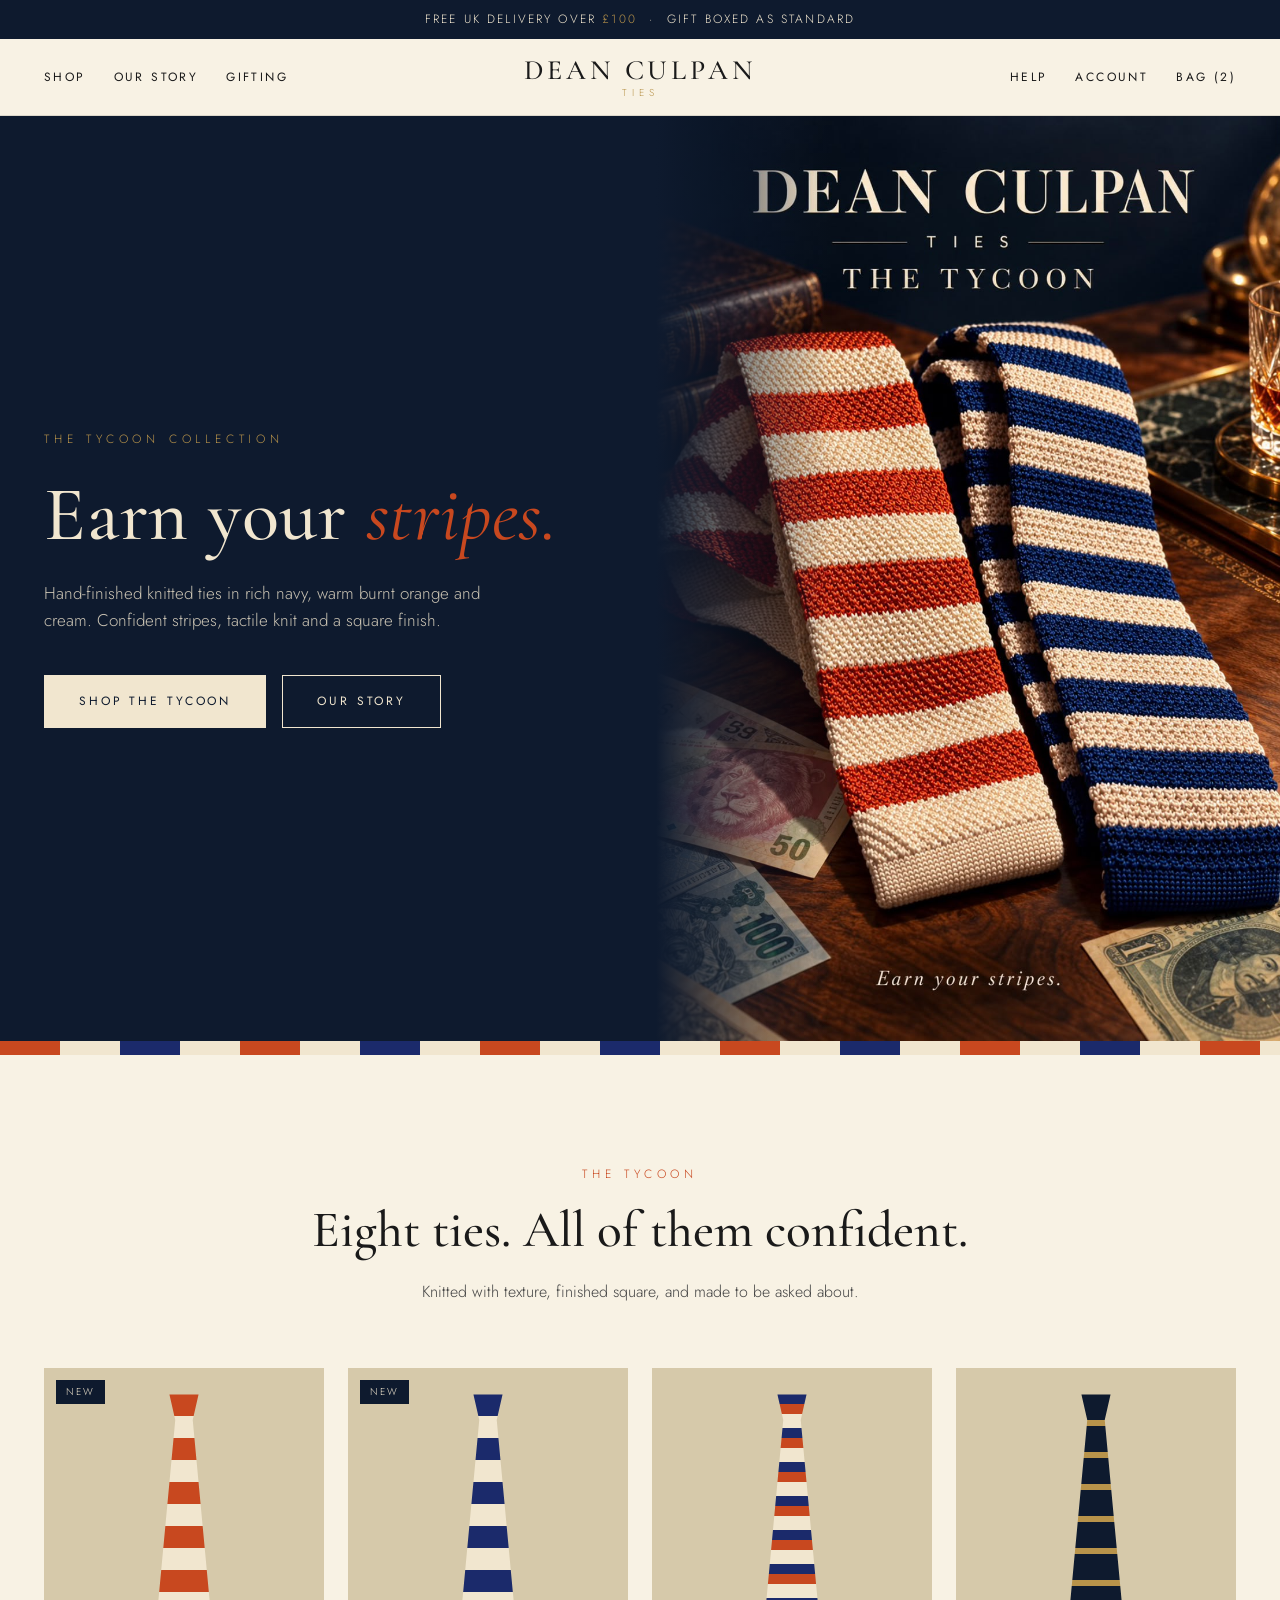
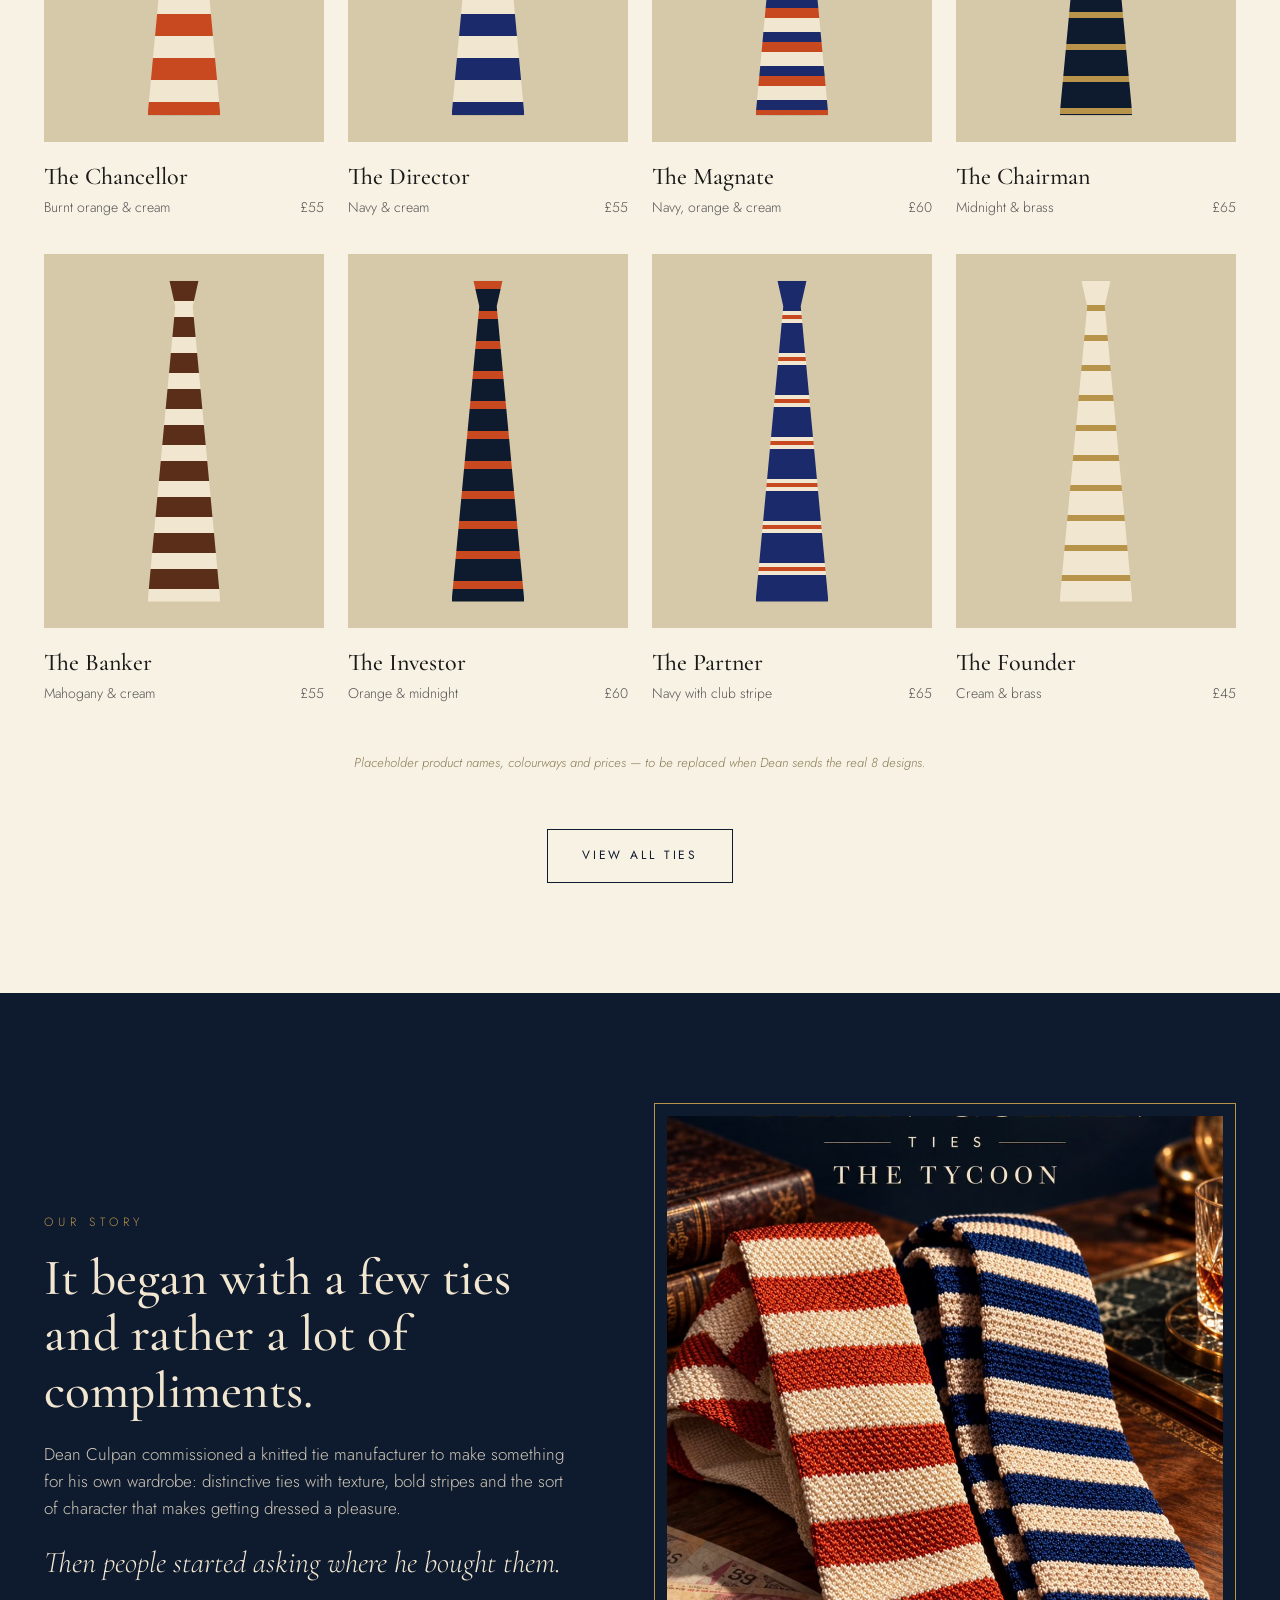
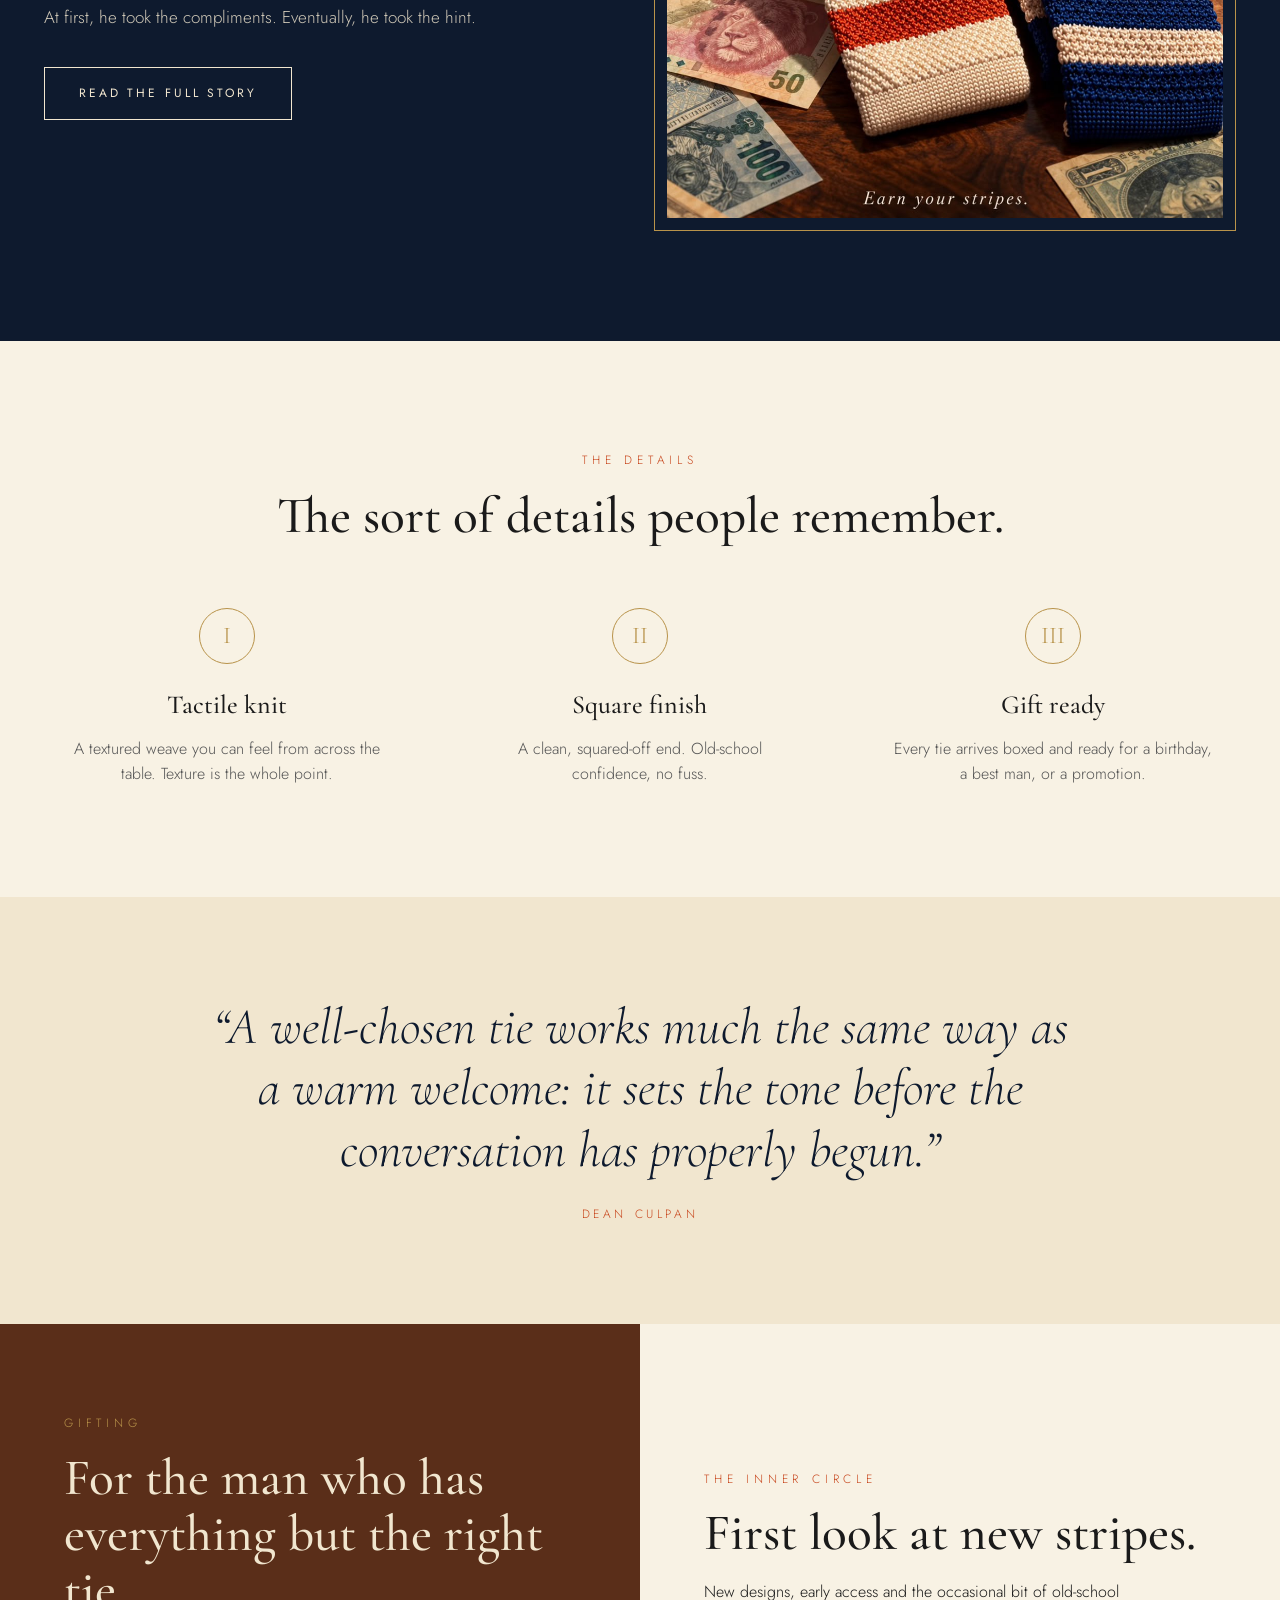
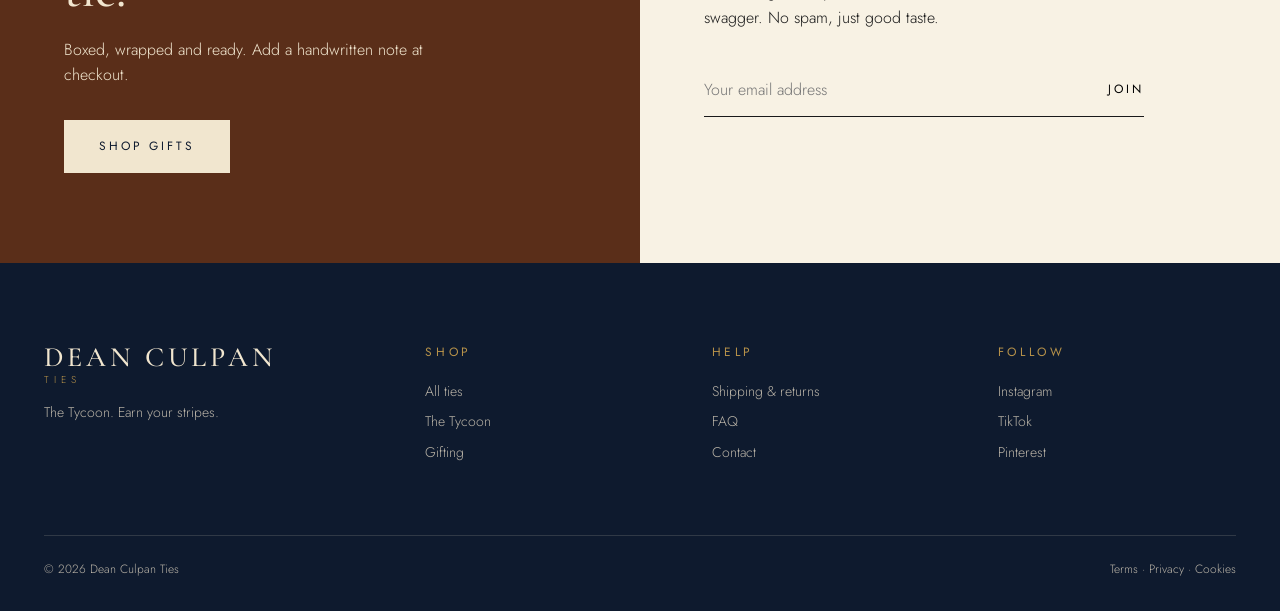
==== index.html @ a5485080 "Dean Culpan Ties website mockup" ====
<!doctype html>
<html lang="en-GB">
<head>
<meta charset="utf-8">
<meta name="viewport" content="width=device-width, initial-scale=1">
<meta name="robots" content="noindex">
<title>Home — Dean Culpan Ties</title>
<link rel="preconnect" href="https://fonts.googleapis.com">
<link href="https://fonts.googleapis.com/css2?family=Cormorant+Garamond:ital,wght@0,400;0,500;0,600;1,400;1,500&family=Jost:wght@300;400;500&display=swap" rel="stylesheet">
<link rel="stylesheet" href="assets/style.css">
</head>
<body>
<div class="announce">Free UK delivery over <span>£100</span><span class="hide-m"> &nbsp;·&nbsp; Gift boxed as standard</span></div>
<header>
  <div class="wrap nav">
    <ul><li><a href="shop.html">Shop</a></li><li><a href="our-story.html">Our Story</a></li><li><a href="gifting.html">Gifting</a></li></ul>
    <a href="#" class="menu-btn" onclick="document.getElementById('drawer').classList.toggle('open');return false">Menu</a>
    <a href="index.html" class="logo"><b>DEAN CULPAN</b><small>TIES</small></a>
    <ul class="right">
      <li><a href="faq-contact.html">Help</a></li>
      <li><a href="#">Account</a></li>
      <li class="bag"><a href="cart.html">Bag (2)</a></li>
    </ul>
  </div>
</header>
<nav class="drawer" id="drawer"><a href="shop.html">Shop</a><a href="our-story.html">Our Story</a><a href="gifting.html">Gifting</a><a href="faq-contact.html">Help & FAQ</a><a href="shipping-returns.html">Shipping & Returns</a></nav>

<div class="hero"><div class="hero-grid">
  <div class="hero-copy">
    <div class="eyebrow">The Tycoon Collection</div>
    <h1>Earn your <em>stripes.</em></h1>
    <p>Hand-finished knitted ties in rich navy, warm burnt orange and cream. Confident stripes, tactile knit and a square finish.</p>
    <div class="btns"><a href="shop.html" class="btn solid">Shop The Tycoon</a><a href="our-story.html" class="btn ghost">Our Story</a></div>
  </div>
  <div class="hero-img"><img src="assets/hero-tycoon.jpg" alt="Two knitted striped ties, burnt orange and navy, on a mahogany desk"></div>
</div></div>
<div class="stripes"></div>
<section id="collection"><div class="wrap">
  <div class="kicker">The Tycoon</div><h2>Eight ties. All of them confident.</h2>
  <p class="lede">Knitted with texture, finished square, and made to be asked about.</p>
  <div class="grid"><a href="product.html" class="card"><div class="tie"><span class="tag">New</span><div class="tie-shape" style="--s: repeating-linear-gradient(180deg,#c8481f 0 22px,#f1e6cf 22px 44px);"></div></div><h3>The Chancellor</h3><div class="meta"><span>Burnt orange & cream</span><span>£55</span></div></a><a href="product.html" class="card"><div class="tie"><span class="tag">New</span><div class="tie-shape" style="--s: repeating-linear-gradient(180deg,#1b2a6b 0 22px,#f1e6cf 22px 44px);"></div></div><h3>The Director</h3><div class="meta"><span>Navy & cream</span><span>£55</span></div></a><a href="product.html" class="card"><div class="tie"><div class="tie-shape" style="--s: repeating-linear-gradient(180deg,#1b2a6b 0 10px,#c8481f 10px 20px,#f1e6cf 20px 34px);"></div></div><h3>The Magnate</h3><div class="meta"><span>Navy, orange & cream</span><span>£60</span></div></a><a href="product.html" class="card"><div class="tie"><div class="tie-shape" style="--s: repeating-linear-gradient(180deg,#0e1a2e 0 26px,#b8934a 26px 32px);"></div></div><h3>The Chairman</h3><div class="meta"><span>Midnight & brass</span><span>£65</span></div></a><a href="product.html" class="card"><div class="tie"><div class="tie-shape" style="--s: repeating-linear-gradient(180deg,#5a2e19 0 20px,#f1e6cf 20px 36px);"></div></div><h3>The Banker</h3><div class="meta"><span>Mahogany & cream</span><span>£55</span></div></a><a href="product.html" class="card"><div class="tie"><div class="tie-shape" style="--s: repeating-linear-gradient(180deg,#c8481f 0 8px,#0e1a2e 8px 30px);"></div></div><h3>The Investor</h3><div class="meta"><span>Orange & midnight</span><span>£60</span></div></a><a href="product.html" class="card"><div class="tie"><div class="tie-shape" style="--s: repeating-linear-gradient(180deg,#1b2a6b 0 30px,#f1e6cf 30px 34px,#c8481f 34px 38px,#f1e6cf 38px 42px);"></div></div><h3>The Partner</h3><div class="meta"><span>Navy with club stripe</span><span>£65</span></div></a><a href="product.html" class="card"><div class="tie"><div class="tie-shape" style="--s: repeating-linear-gradient(180deg,#f1e6cf 0 24px,#b8934a 24px 30px);"></div></div><h3>The Founder</h3><div class="meta"><span>Cream & brass</span><span>£45</span></div></a></div>
  <p class="note">Placeholder product names, colourways and prices — to be replaced when Dean sends the real 8 designs.</p>
  <div class="center"><a href="shop.html" class="btn dark">View all ties</a></div>
</div></section>
<section class="story"><div class="wrap story-grid">
  <div><div class="kicker">Our Story</div><h2>It began with a few ties and rather a lot of compliments.</h2>
  <p>Dean Culpan commissioned a knitted tie manufacturer to make something for his own wardrobe: distinctive ties with texture, bold stripes and the sort of character that makes getting dressed a pleasure.</p>
  <p class="big">Then people started asking where he bought them.</p>
  <p>At first, he took the compliments. Eventually, he took the hint.</p>
  <div style="margin-top:36px"><a href="our-story.html" class="btn ghost">Read the full story</a></div></div>
  <div class="photo"><img src="assets/hero-tycoon.jpg" alt="Detail of knitted tie texture"></div>
</div></section>
<section><div class="wrap">
  <div class="kicker">The Details</div><h2>The sort of details people remember.</h2>
  <div class="craft-grid">
    <div><div class="ico">I</div><h3>Tactile knit</h3><p>A textured weave you can feel from across the table. Texture is the whole point.</p></div>
    <div><div class="ico">II</div><h3>Square finish</h3><p>A clean, squared-off end. Old-school confidence, no fuss.</p></div>
    <div><div class="ico">III</div><h3>Gift ready</h3><p>Every tie arrives boxed and ready for a birthday, a best man, or a promotion.</p></div>
  </div></div></section>
<div class="quote"><div class="wrap"><blockquote>“A well-chosen tie works much the same way as a warm welcome: it sets the tone before the conversation has properly begun.”</blockquote><cite>Dean Culpan</cite></div></div>
<div class="split">
  <div class="gift"><div class="eyebrow" style="margin-bottom:16px">Gifting</div><h2>For the man who has everything but the right tie.</h2><p>Boxed, wrapped and ready. Add a handwritten note at checkout.</p><div><a href="gifting.html" class="btn solid">Shop gifts</a></div></div>
  <div class="news"><div class="eyebrow" style="margin-bottom:16px;color:var(--orange)">The Inner Circle</div><h2>First look at new stripes.</h2><p>New designs, early access and the occasional bit of old-school swagger. No spam, just good taste.</p>
  <form onsubmit="return false"><input type="email" placeholder="Your email address"><button>Join</button></form></div>
</div>

<footer>
  <div class="wrap">
    <div class="foot-grid">
      <div><div class="logo"><b>DEAN CULPAN</b><small>TIES</small></div><p>The Tycoon. Earn your stripes.</p></div>
      <div><h4>Shop</h4><ul><li><a href="shop.html">All ties</a></li><li><a href="shop.html">The Tycoon</a></li><li><a href="gifting.html">Gifting</a></li></ul></div>
      <div><h4>Help</h4><ul><li><a href="shipping-returns.html">Shipping &amp; returns</a></li><li><a href="faq-contact.html">FAQ</a></li><li><a href="faq-contact.html#contact">Contact</a></li></ul></div>
      <div><h4>Follow</h4><ul><li>Instagram</li><li>TikTok</li><li>Pinterest</li></ul></div>
    </div>
    <div class="legal"><span>© 2026 Dean Culpan Ties</span><span>Terms · Privacy · Cookies</span></div>
  </div>
</footer>
</body>
</html>
---- assets/style.css ----
:root {
    --navy: #0e1a2e;
    --navy-2: #14243d;
    --tie-navy: #1b2a6b;
    --cream: #f1e6cf;
    --paper: #f8f2e4;
    --orange: #c8481f;
    --brass: #b8934a;
    --wood: #5a2e19;
    --ink: #1a1a1a;
    --serif: "Cormorant Garamond", "Didot", Georgia, serif;
    --sans: "Jost", "Helvetica Neue", Arial, sans-serif;
  }
  * { box-sizing: border-box; margin: 0; padding: 0; }
  html { scroll-behavior: smooth; }
  body { font-family: var(--sans); font-weight: 300; color: var(--ink); background: var(--paper); line-height: 1.6; -webkit-font-smoothing: antialiased; }
  img { max-width: 100%; display: block; }
  a { color: inherit; text-decoration: none; }
  .wrap { max-width: 1240px; margin: 0 auto; padding: 0 24px; }

  /* Announcement + nav */
  .announce { background: var(--navy); color: var(--cream); text-align: center; font-size: 12px; letter-spacing: .18em; text-transform: uppercase; padding: 10px 16px; }
  .announce span { color: var(--brass); }
  header { background: var(--paper); border-bottom: 1px solid rgba(26,26,26,.12); position: sticky; top: 0; z-index: 10; }
  .nav { display: grid; grid-template-columns: 1fr auto 1fr; align-items: center; height: 76px; }
  .nav ul { display: flex; gap: 28px; list-style: none; font-size: 12px; letter-spacing: .2em; text-transform: uppercase; font-weight: 400; }
  .nav ul.right { justify-content: flex-end; }
  .nav a:hover { color: var(--orange); }
  .logo { text-align: center; font-family: var(--serif); line-height: 1; }
  .logo b { display: block; font-weight: 500; font-size: 28px; letter-spacing: .14em; }
  .logo small { display: block; margin-top: 4px; font-size: 10px; letter-spacing: .5em; font-family: var(--sans); color: var(--brass); }
  .menu-btn { display: none; }

  /* Hero */
  .hero { position: relative; background: var(--navy); color: var(--cream); overflow: hidden; }
  .hero-grid { display: grid; grid-template-columns: 1.05fr 1fr; min-height: 720px; }
  .hero-copy { display: flex; flex-direction: column; justify-content: center; padding: 80px 64px 80px max(24px, calc((100vw - 1240px)/2 + 24px)); }
  .eyebrow { font-size: 12px; letter-spacing: .4em; text-transform: uppercase; color: var(--brass); margin-bottom: 28px; }
  .hero h1 { font-family: var(--serif); font-weight: 500; font-size: clamp(48px, 6vw, 88px); line-height: .98; letter-spacing: .01em; }
  .hero h1 em { font-style: italic; color: var(--orange); font-weight: 400; }
  .hero p { margin-top: 28px; max-width: 440px; font-size: 17px; color: rgba(241,230,207,.82); }
  .btns { margin-top: 40px; display: flex; gap: 16px; flex-wrap: wrap; }
  .btn { display: inline-block; padding: 16px 34px; font-size: 12px; letter-spacing: .24em; text-transform: uppercase; font-weight: 400; border: 1px solid var(--cream); transition: .25s; }
  .btn.solid { background: var(--cream); color: var(--navy); }
  .btn.solid:hover { background: var(--orange); border-color: var(--orange); color: var(--cream); }
  .btn.ghost:hover { background: var(--cream); color: var(--navy); }
  .hero-img { position: relative; }
  .hero-img img { width: 100%; height: 100%; object-fit: cover; object-position: center 62%; }
  .hero-img::before { content: ""; position: absolute; inset: 0; background: linear-gradient(90deg, var(--navy) 0%, rgba(14,26,46,0) 28%); z-index: 1; }

  /* Stripe divider */
  .stripes { height: 14px; background: repeating-linear-gradient(90deg, var(--orange) 0 60px, var(--cream) 60px 120px, var(--tie-navy) 120px 180px, var(--cream) 180px 240px); }

  /* Section basics */
  section { padding: 110px 0; }
  .kicker { text-align: center; font-size: 12px; letter-spacing: .4em; text-transform: uppercase; color: var(--orange); margin-bottom: 18px; }
  h2 { font-family: var(--serif); font-weight: 500; font-size: clamp(34px, 4vw, 54px); line-height: 1.1; text-align: center; }
  .lede { text-align: center; max-width: 560px; margin: 20px auto 0; color: #444; }

  /* Collection grid */
  .grid { margin-top: 64px; display: grid; grid-template-columns: repeat(4, 1fr); gap: 36px 24px; }
  .card .tie { aspect-ratio: 3/4; background: #d6c9aa; display: flex; justify-content: center; align-items: center; position: relative; overflow: hidden; transition: .3s; }
  .card:hover .tie { background: #cdbf9e; }
  .tie-shape { width: 26%; height: 86%; clip-path: polygon(30% 0, 70% 0, 62% 8%, 100% 100%, 0 100%, 38% 8%); background: var(--s); transform: rotate(var(--r, 0deg)); box-shadow: 0 10px 20px rgba(0,0,0,.2); }
  .tag { position: absolute; top: 12px; left: 12px; font-size: 10px; letter-spacing: .2em; text-transform: uppercase; background: var(--navy); color: var(--cream); padding: 4px 10px; }
  .card h3 { margin-top: 16px; font-family: var(--serif); font-size: 24px; font-weight: 500; }
  .card .meta { display: flex; justify-content: space-between; font-size: 14px; color: #555; }
  .note { margin-top: 48px; text-align: center; font-size: 13px; color: #8a7a55; font-style: italic; }
  .center { text-align: center; margin-top: 56px; }
  .btn.dark { border-color: var(--navy); color: var(--navy); }
  .btn.dark:hover { background: var(--navy); color: var(--cream); }

  /* Story */
  .story { background: var(--navy); color: var(--cream); }
  .story-grid { display: grid; grid-template-columns: 1fr 1.1fr; gap: 80px; align-items: center; }
  .story .kicker, .story h2 { text-align: left; }
  .story .kicker { color: var(--brass); }
  .story p { margin-top: 22px; font-size: 17px; color: rgba(241,230,207,.85); max-width: 520px; }
  .story p.big { font-family: var(--serif); font-size: 30px; line-height: 1.25; color: var(--cream); font-style: italic; }
  .story .photo { aspect-ratio: 4/5; overflow: hidden; border: 1px solid var(--brass); padding: 12px; }
  .story .photo img { width: 100%; height: 100%; object-fit: cover; object-position: 30% 70%; }

  /* Craft */
  .craft-grid { margin-top: 64px; display: grid; grid-template-columns: repeat(3, 1fr); gap: 48px; text-align: center; }
  .craft-grid .ico { width: 56px; height: 56px; margin: 0 auto 20px; border: 1px solid var(--brass); border-radius: 50%; display: grid; place-items: center; font-family: var(--serif); font-size: 24px; color: var(--brass); }
  .craft-grid h3 { font-family: var(--serif); font-size: 26px; font-weight: 500; }
  .craft-grid p { margin-top: 10px; color: #555; max-width: 320px; margin-inline: auto; }

  /* Pull quote */
  .quote { background: var(--cream); text-align: center; padding: 100px 0; }
  .quote blockquote { font-family: var(--serif); font-style: italic; font-size: clamp(30px, 4vw, 52px); line-height: 1.2; max-width: 860px; margin: 0 auto; color: var(--navy); }
  .quote cite { display: block; margin-top: 24px; font-style: normal; font-size: 12px; letter-spacing: .3em; text-transform: uppercase; color: var(--orange); }

  /* Gifting + newsletter */
  .split { display: grid; grid-template-columns: 1fr 1fr; }
  .split > div { padding: 90px 64px; display: flex; flex-direction: column; justify-content: center; }
  .gift { background: var(--wood); color: var(--cream); }
  .gift h2, .news h2 { text-align: left; }
  .gift p, .news p { margin: 18px 0 32px; max-width: 420px; }
  .news { background: var(--paper); }
  form { display: flex; max-width: 440px; border-bottom: 1px solid var(--ink); }
  input { flex: 1; background: none; border: 0; padding: 14px 0; font: inherit; outline: none; }
  form button { background: none; border: 0; font: 400 12px var(--sans); letter-spacing: .24em; text-transform: uppercase; cursor: pointer; }

  /* Footer */
  footer { background: var(--navy); color: rgba(241,230,207,.75); padding: 80px 0 32px; font-size: 14px; }
  .foot-grid { display: grid; grid-template-columns: 1.4fr 1fr 1fr 1fr; gap: 48px; }
  footer h4 { font-size: 12px; letter-spacing: .3em; text-transform: uppercase; color: var(--brass); font-weight: 400; margin-bottom: 18px; }
  footer li { list-style: none; margin-bottom: 8px; }
  footer .logo { text-align: left; color: var(--cream); }
  footer p { margin-top: 16px; max-width: 280px; }
  .legal { margin-top: 64px; padding-top: 24px; border-top: 1px solid rgba(241,230,207,.15); display: flex; justify-content: space-between; font-size: 12px; flex-wrap: wrap; gap: 8px; }

  /* Mobile */
  @media (max-width: 960px) {
    .nav { grid-template-columns: 1fr auto 1fr; height: 64px; }
    .nav ul { display: none; }
    .menu-btn { display: block; font-size: 12px; letter-spacing: .2em; text-transform: uppercase; }
    .logo b { font-size: 20px; }
    .hero-grid { grid-template-columns: 1fr; min-height: 0; }
    .hero-img { order: -1; height: 420px; }
    .hero-img::before { background: linear-gradient(0deg, var(--navy) 0%, rgba(14,26,46,0) 40%); }
    .hero-copy { padding: 48px 24px 64px; }
    section { padding: 72px 0; }
    .grid { grid-template-columns: repeat(2, 1fr); gap: 28px 14px; }
    .story-grid, .split, .foot-grid { grid-template-columns: 1fr; gap: 40px; }
    .story .photo { aspect-ratio: 1; }
    .craft-grid { grid-template-columns: 1fr; gap: 40px; }
    .split > div { padding: 64px 24px; }
    .foot-grid { gap: 32px; }
  }

/* ---------- Inner pages ---------- */
.announce .hide-m { color: inherit; }
.drawer { display: none; background: var(--navy); color: var(--cream); padding: 12px 24px 28px; gap: 0; }
.drawer a { font-family: var(--serif); font-size: 28px; padding: 14px 0; border-bottom: 1px solid rgba(241,230,207,.15); }
.drawer a:hover { color: var(--orange); }
.page-head { background: var(--navy); color: var(--cream); text-align: center; padding: 84px 0 72px; }
.page-head .kicker { color: var(--brass); }
.page-head h1 { font-family: var(--serif); font-weight: 500; font-size: clamp(40px, 5vw, 68px); line-height: 1.05; }
.page-head p { max-width: 560px; margin: 18px auto 0; color: rgba(241,230,207,.8); font-size: 17px; }
.crumbs { font-size: 12px; letter-spacing: .18em; text-transform: uppercase; color: #7a6d4f; padding: 22px 0 0; }
.crumbs a:hover { color: var(--orange); }
.tight { padding: 70px 0; }
.note-box { margin: 0 auto 36px; max-width: 760px; border: 1px dashed var(--brass); padding: 12px 18px; font-size: 13px; color: #7a6d4f; font-style: italic; text-align: center; }

/* Shop toolbar */
.toolbar { display: flex; justify-content: space-between; align-items: center; flex-wrap: wrap; gap: 16px; border-bottom: 1px solid rgba(26,26,26,.12); padding-bottom: 20px; margin-bottom: 40px; font-size: 13px; letter-spacing: .14em; text-transform: uppercase; }
.chips { display: flex; gap: 10px; flex-wrap: wrap; }
.chip { border: 1px solid rgba(26,26,26,.3); padding: 8px 18px; border-radius: 40px; cursor: pointer; font-size: 12px; background: none; font-family: var(--sans); letter-spacing: .14em; text-transform: uppercase; }
.chip.on, .chip:hover { background: var(--navy); color: var(--cream); border-color: var(--navy); }
select { font: inherit; border: 1px solid rgba(26,26,26,.3); background: none; padding: 8px 14px; letter-spacing: .1em; }
.grid.shop { margin-top: 0; }

/* Product */
.pdp { display: grid; grid-template-columns: 1.1fr 1fr; gap: 72px; padding: 36px 24px 90px; align-items: start; }
.gallery { display: grid; grid-template-columns: 84px 1fr; gap: 16px; position: sticky; top: 100px; }
.thumbs { display: flex; flex-direction: column; gap: 12px; }
.thumbs .t { aspect-ratio: 1; background: #d6c9aa; border: 1px solid transparent; display: grid; place-items: center; overflow: hidden; cursor: pointer; }
.thumbs .t.on { border-color: var(--navy); }
.thumbs .t .tie-shape { width: 34%; height: 80%; box-shadow: none; }
.main-img { aspect-ratio: 4/5; background: #d6c9aa; display: grid; place-items: center; overflow: hidden; position: relative; }
.main-img .tie-shape { width: 24%; height: 88%; }
.main-img.photo img { width: 100%; height: 100%; object-fit: cover; object-position: 30% 70%; }
.info .kick { font-size: 12px; letter-spacing: .34em; text-transform: uppercase; color: var(--orange); }
.info h1 { font-family: var(--serif); font-weight: 500; font-size: 52px; line-height: 1.05; margin-top: 8px; }
.price { font-family: var(--serif); font-size: 32px; margin: 14px 0 18px; }
.info .desc { color: #444; max-width: 480px; }
.label { margin-top: 30px; font-size: 12px; letter-spacing: .24em; text-transform: uppercase; display: flex; justify-content: space-between; }
.swatches { display: flex; gap: 12px; margin-top: 12px; }
.sw { width: 44px; height: 44px; border-radius: 50%; border: 2px solid var(--paper); outline: 1px solid rgba(26,26,26,.3); cursor: pointer; }
.sw.on { outline: 2px solid var(--navy); }
.row { display: flex; gap: 14px; margin-top: 30px; }
.qty { display: flex; border: 1px solid var(--navy); align-items: center; }
.qty button { width: 44px; height: 54px; background: none; border: 0; font-size: 20px; cursor: pointer; }
.qty span { width: 34px; text-align: center; }
.btn.fill { background: var(--navy); color: var(--cream); border-color: var(--navy); flex: 1; text-align: center; cursor: pointer; }
.btn.fill:hover { background: var(--orange); border-color: var(--orange); }
.perks { margin-top: 28px; display: grid; gap: 8px; font-size: 14px; color: #444; }
.perks div::before { content: "—  "; color: var(--brass); }
details { border-top: 1px solid rgba(26,26,26,.15); padding: 18px 0; }
details:last-of-type { border-bottom: 1px solid rgba(26,26,26,.15); }
summary { cursor: pointer; font-size: 13px; letter-spacing: .2em; text-transform: uppercase; font-weight: 400; list-style: none; display: flex; justify-content: space-between; }
summary::after { content: "+"; font-size: 20px; line-height: 1; color: var(--brass); }
details[open] summary::after { content: "−"; }
details p, details ul { margin-top: 12px; color: #444; font-size: 15px; }
details ul { padding-left: 18px; }
.acc { margin-top: 36px; }
.grid.three { grid-template-columns: repeat(4, 1fr); margin-top: 48px; }

/* Long-form story */
.prose { max-width: 720px; margin: 0 auto; }
.prose p { font-size: 19px; margin-bottom: 26px; color: #2b2b2b; }
.prose p.big { font-family: var(--serif); font-size: 38px; line-height: 1.2; font-style: italic; color: var(--navy); margin: 48px 0; }
.prose p.sig { font-family: var(--serif); font-style: italic; font-size: 28px; color: var(--orange); }
.fullbleed { height: 520px; background: var(--navy) url(hero-tycoon.jpg) center 60%/cover; }
.pair { display: grid; grid-template-columns: 1fr 1fr; gap: 0; }
.pair .a, .pair .b { padding: 80px 64px; display: flex; flex-direction: column; justify-content: center; }
.pair .a { background: var(--tie-navy); color: var(--cream); }
.pair .b { background: var(--orange); color: var(--cream); }
.pair h3 { font-family: var(--serif); font-weight: 500; font-size: 36px; }
.pair p { margin-top: 12px; max-width: 380px; }

/* Gifting */
.cards3 { display: grid; grid-template-columns: repeat(3, 1fr); gap: 28px; margin-top: 56px; }
.gcard { border: 1px solid rgba(26,26,26,.18); padding: 40px 32px; text-align: center; background: #fbf7ec; }
.gcard .pic { height: 150px; display: flex; justify-content: center; gap: 12px; align-items: center; margin-bottom: 24px; }
.gcard .pic .tie-shape { width: 44px; height: 140px; box-shadow: 0 6px 12px rgba(0,0,0,.2); }
.gcard h3 { font-family: var(--serif); font-size: 28px; font-weight: 500; }
.gcard .p { font-family: var(--serif); font-size: 26px; color: var(--orange); margin: 6px 0 12px; }
.gcard p { color: #555; margin-bottom: 24px; }
.occasions { display: flex; flex-wrap: wrap; justify-content: center; gap: 12px; margin-top: 40px; }

/* Policy / FAQ / contact */
.two-col { display: grid; grid-template-columns: 240px 1fr; gap: 72px; }
.side { position: sticky; top: 100px; align-self: start; display: grid; gap: 12px; font-size: 13px; letter-spacing: .16em; text-transform: uppercase; }
.side a:hover { color: var(--orange); }
.policy h2 { text-align: left; font-size: 34px; margin: 54px 0 14px; }
.policy h2:first-child { margin-top: 0; }
.policy p, .policy li { color: #333; margin-bottom: 14px; max-width: 700px; }
.policy ul { padding-left: 20px; }
table { border-collapse: collapse; width: 100%; max-width: 700px; margin: 12px 0 20px; font-size: 15px; }
th, td { text-align: left; padding: 12px 10px; border-bottom: 1px solid rgba(26,26,26,.15); }
th { font-size: 12px; letter-spacing: .18em; text-transform: uppercase; font-weight: 400; color: #7a6d4f; }
.contact-grid { display: grid; grid-template-columns: 1fr 1fr; gap: 72px; }
.field { display: block; margin-bottom: 22px; }
.field span { display: block; font-size: 12px; letter-spacing: .2em; text-transform: uppercase; margin-bottom: 6px; }
.field input, .field textarea, .field select { width: 100%; border: 1px solid rgba(26,26,26,.3); background: #fbf7ec; padding: 14px; font: inherit; }
.field textarea { min-height: 150px; resize: vertical; }

/* Cart / checkout */
.cart-grid { display: grid; grid-template-columns: 1.6fr 1fr; gap: 64px; align-items: start; padding: 20px 24px 90px; }
.line { display: grid; grid-template-columns: 110px 1fr auto; gap: 24px; padding: 28px 0; border-bottom: 1px solid rgba(26,26,26,.15); align-items: center; }
.line .th { aspect-ratio: 3/4; background: #d6c9aa; display: grid; place-items: center; }
.line .th .tie-shape { width: 30%; height: 80%; box-shadow: none; }
.line h3 { font-family: var(--serif); font-size: 26px; font-weight: 500; }
.line .m { font-size: 14px; color: #666; }
.line .rm { font-size: 12px; letter-spacing: .16em; text-transform: uppercase; color: var(--orange); cursor: pointer; display: inline-block; margin-top: 8px; }
.line .qty { transform: scale(.85); transform-origin: left; margin-top: 6px; display: inline-flex; }
.line .pr { font-family: var(--serif); font-size: 24px; }
.summary { background: #fbf7ec; border: 1px solid rgba(26,26,26,.15); padding: 36px; position: sticky; top: 100px; }
.summary h3 { font-family: var(--serif); font-size: 28px; font-weight: 500; margin-bottom: 18px; }
.sum-row { display: flex; justify-content: space-between; padding: 8px 0; font-size: 15px; }
.sum-row.total { border-top: 1px solid var(--navy); margin-top: 10px; padding-top: 18px; font-family: var(--serif); font-size: 26px; }
.progress { background: #d6c9aa; height: 6px; margin: 4px 0 18px; }
.progress div { height: 100%; width: 100%; background: var(--orange); }
.summary .btn { display: block; text-align: center; margin-top: 22px; }
.small { font-size: 12px; color: #777; margin-top: 14px; text-align: center; }
.steps { display: flex; gap: 22px; font-size: 12px; letter-spacing: .2em; text-transform: uppercase; color: #9a8d6d; margin-bottom: 36px; }
.steps .on { color: var(--navy); border-bottom: 1px solid var(--navy); padding-bottom: 4px; }
.form-grid { display: grid; grid-template-columns: 1fr 1fr; gap: 0 18px; }
.form-grid .full { grid-column: 1 / -1; }
.stripe-box { border: 1px solid rgba(26,26,26,.3); background: #fbf7ec; padding: 18px; }
.stripe-box .ph { font-size: 12px; color: #7a6d4f; font-style: italic; margin-bottom: 12px; }
.stripe-box .fake { border: 1px solid rgba(26,26,26,.25); background: #fff; padding: 14px; color: #999; margin-bottom: 10px; }
.stripe-box .fake.two { display: grid; grid-template-columns: 1fr 1fr; gap: 10px; border: 0; padding: 0; background: none; }
.stripe-box .fake.two div { border: 1px solid rgba(26,26,26,.25); background: #fff; padding: 14px; }
.badge { display: inline-block; font-size: 11px; letter-spacing: .14em; text-transform: uppercase; color: #777; margin-top: 12px; }
.confirm { text-align: center; max-width: 620px; margin: 0 auto; }
.confirm .tick { width: 72px; height: 72px; border: 1px solid var(--brass); border-radius: 50%; display: grid; place-items: center; margin: 0 auto 28px; font-size: 30px; color: var(--brass); }
.menu-btn { cursor: pointer; }

@media (max-width: 960px) {
  .hide-m { display: none; }
  .nav ul.right { display: flex; }
  .nav ul.right li:not(.bag) { display: none; }
  .hero-img img { object-position: center 78%; }
  .drawer.open { display: grid; }
  .pdp, .two-col, .contact-grid, .cart-grid, .pair, .cards3 { grid-template-columns: 1fr; gap: 40px; }
  .gallery { position: static; grid-template-columns: 1fr; }
  .thumbs { flex-direction: row; order: 2; }
  .thumbs .t { width: 72px; }
  .grid.three { grid-template-columns: repeat(2, 1fr); }
  .side { position: static; grid-auto-flow: column; overflow-x: auto; gap: 24px; }
  .pair .a, .pair .b { padding: 56px 24px; }
  .fullbleed { height: 320px; }
  .summary { position: static; }
  .line { grid-template-columns: 80px 1fr; }
  .line .pr { grid-column: 2; }
  .info h1 { font-size: 40px; }
  .form-grid { grid-template-columns: 1fr; }
}
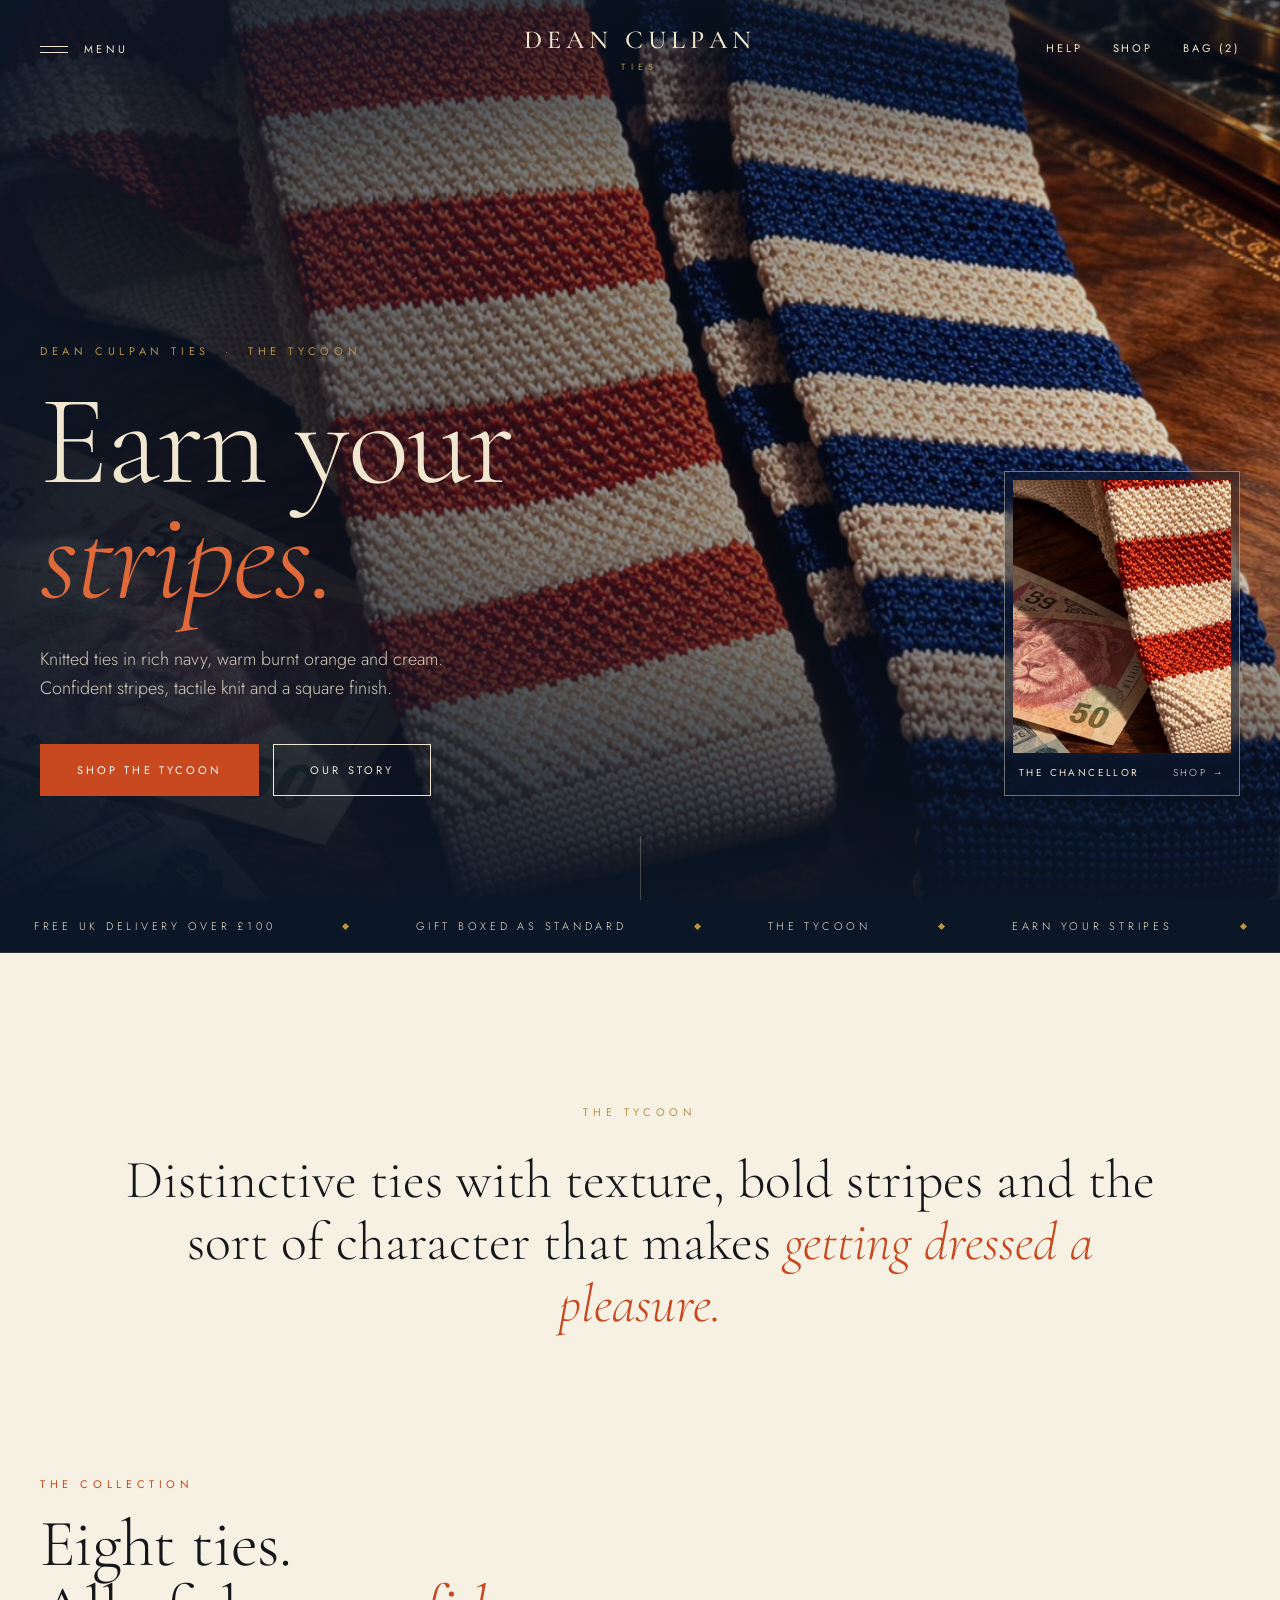
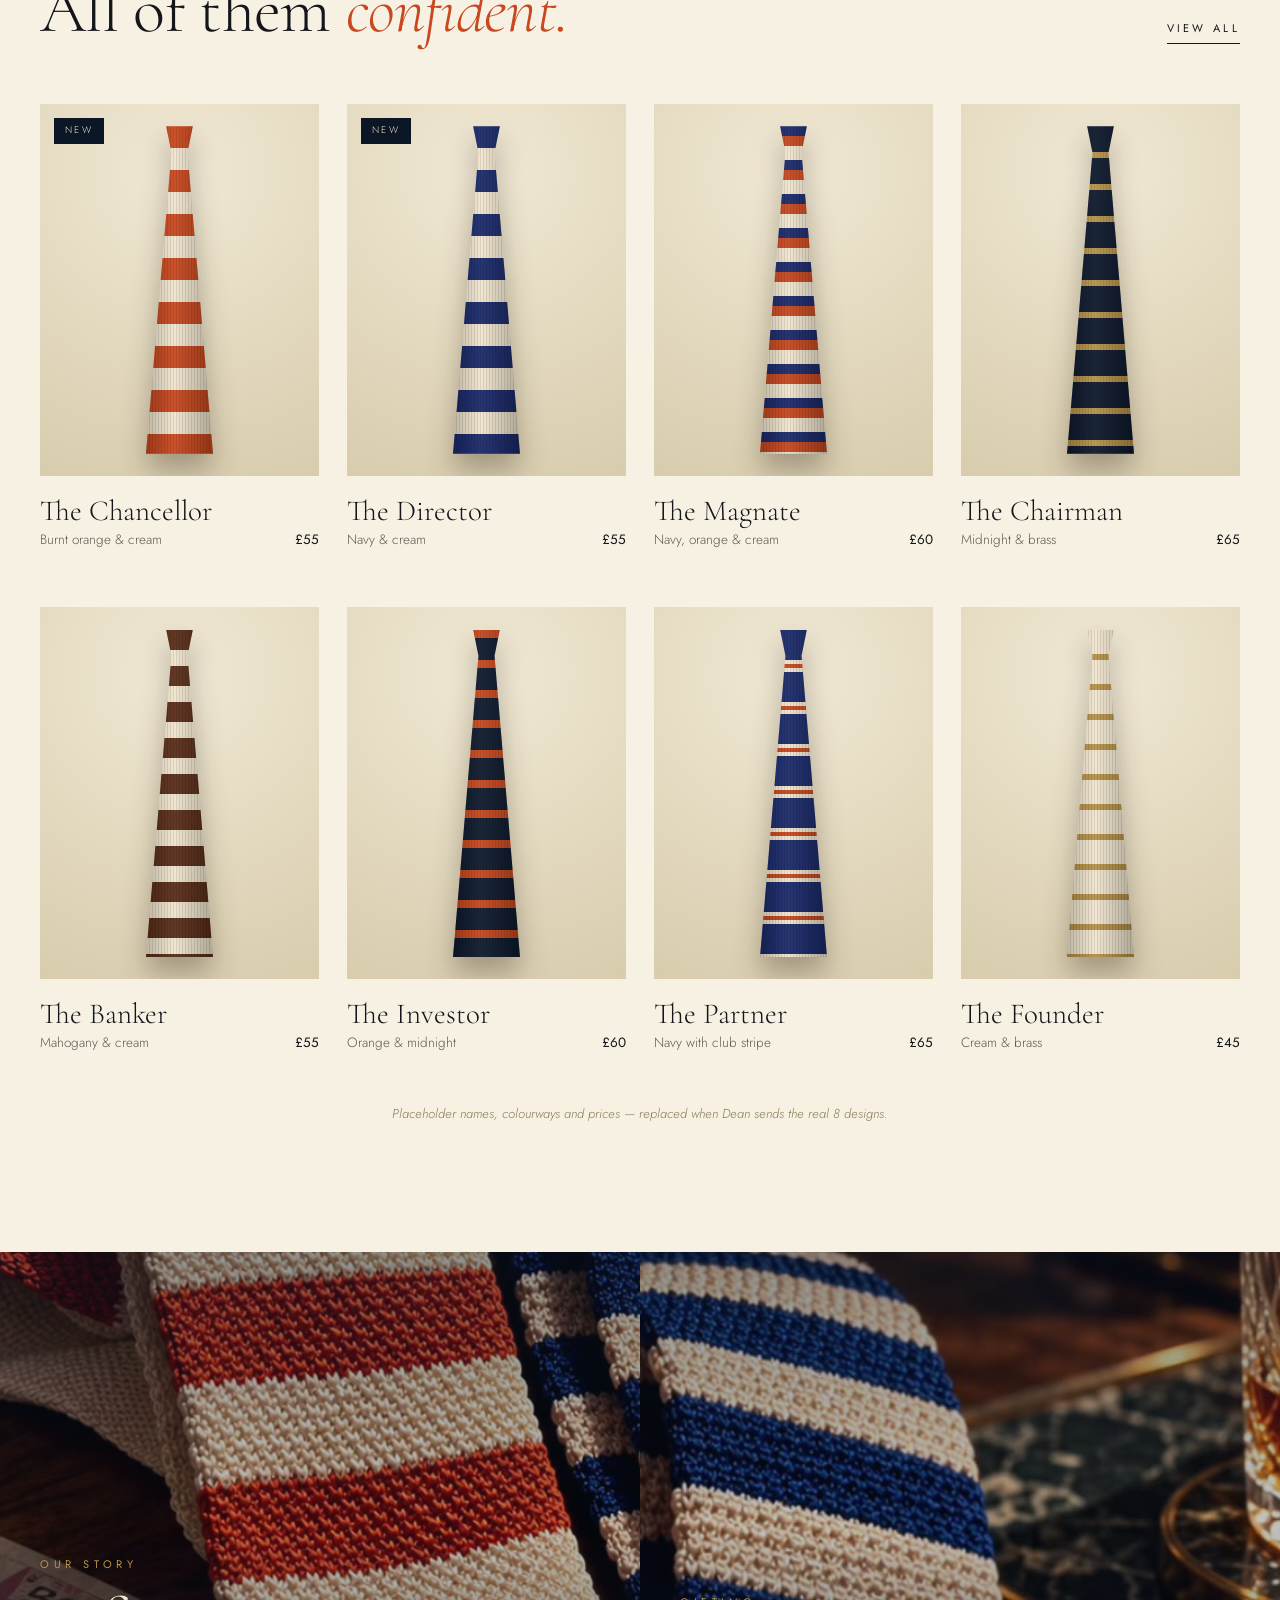
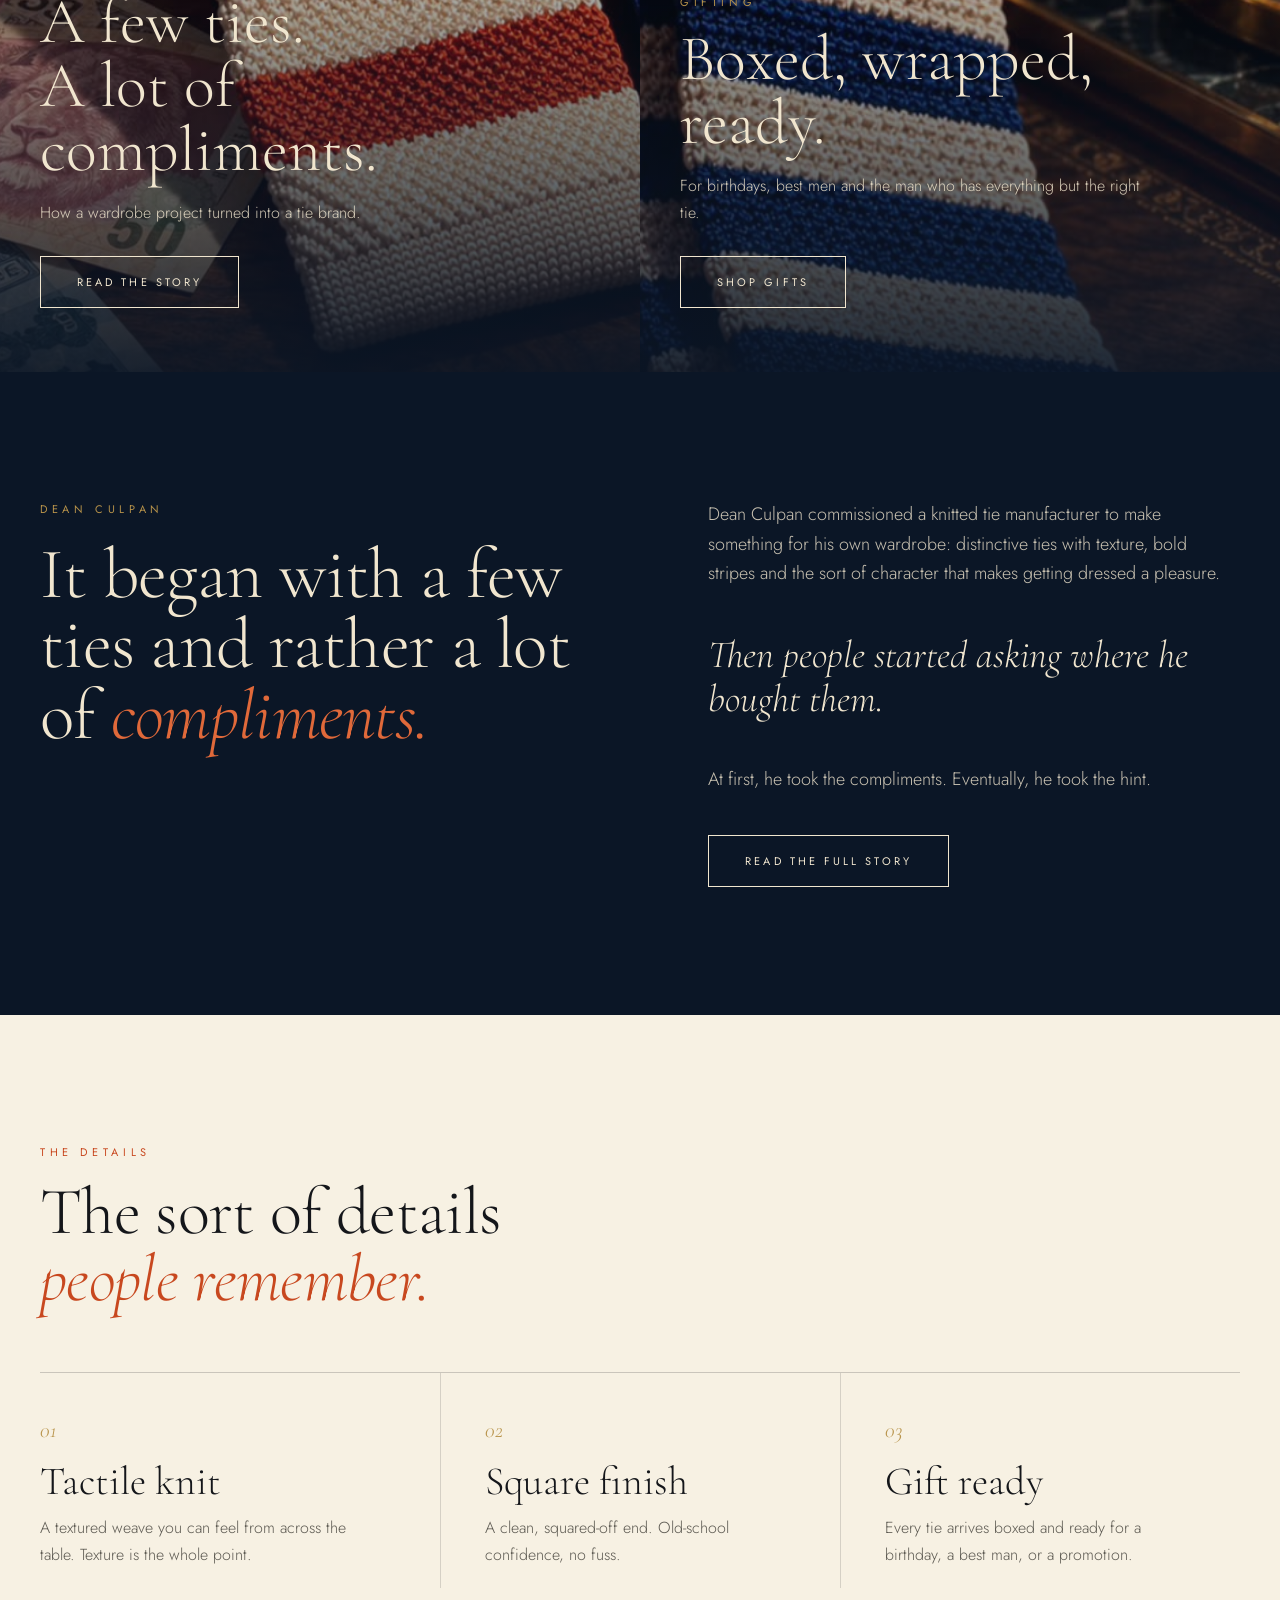
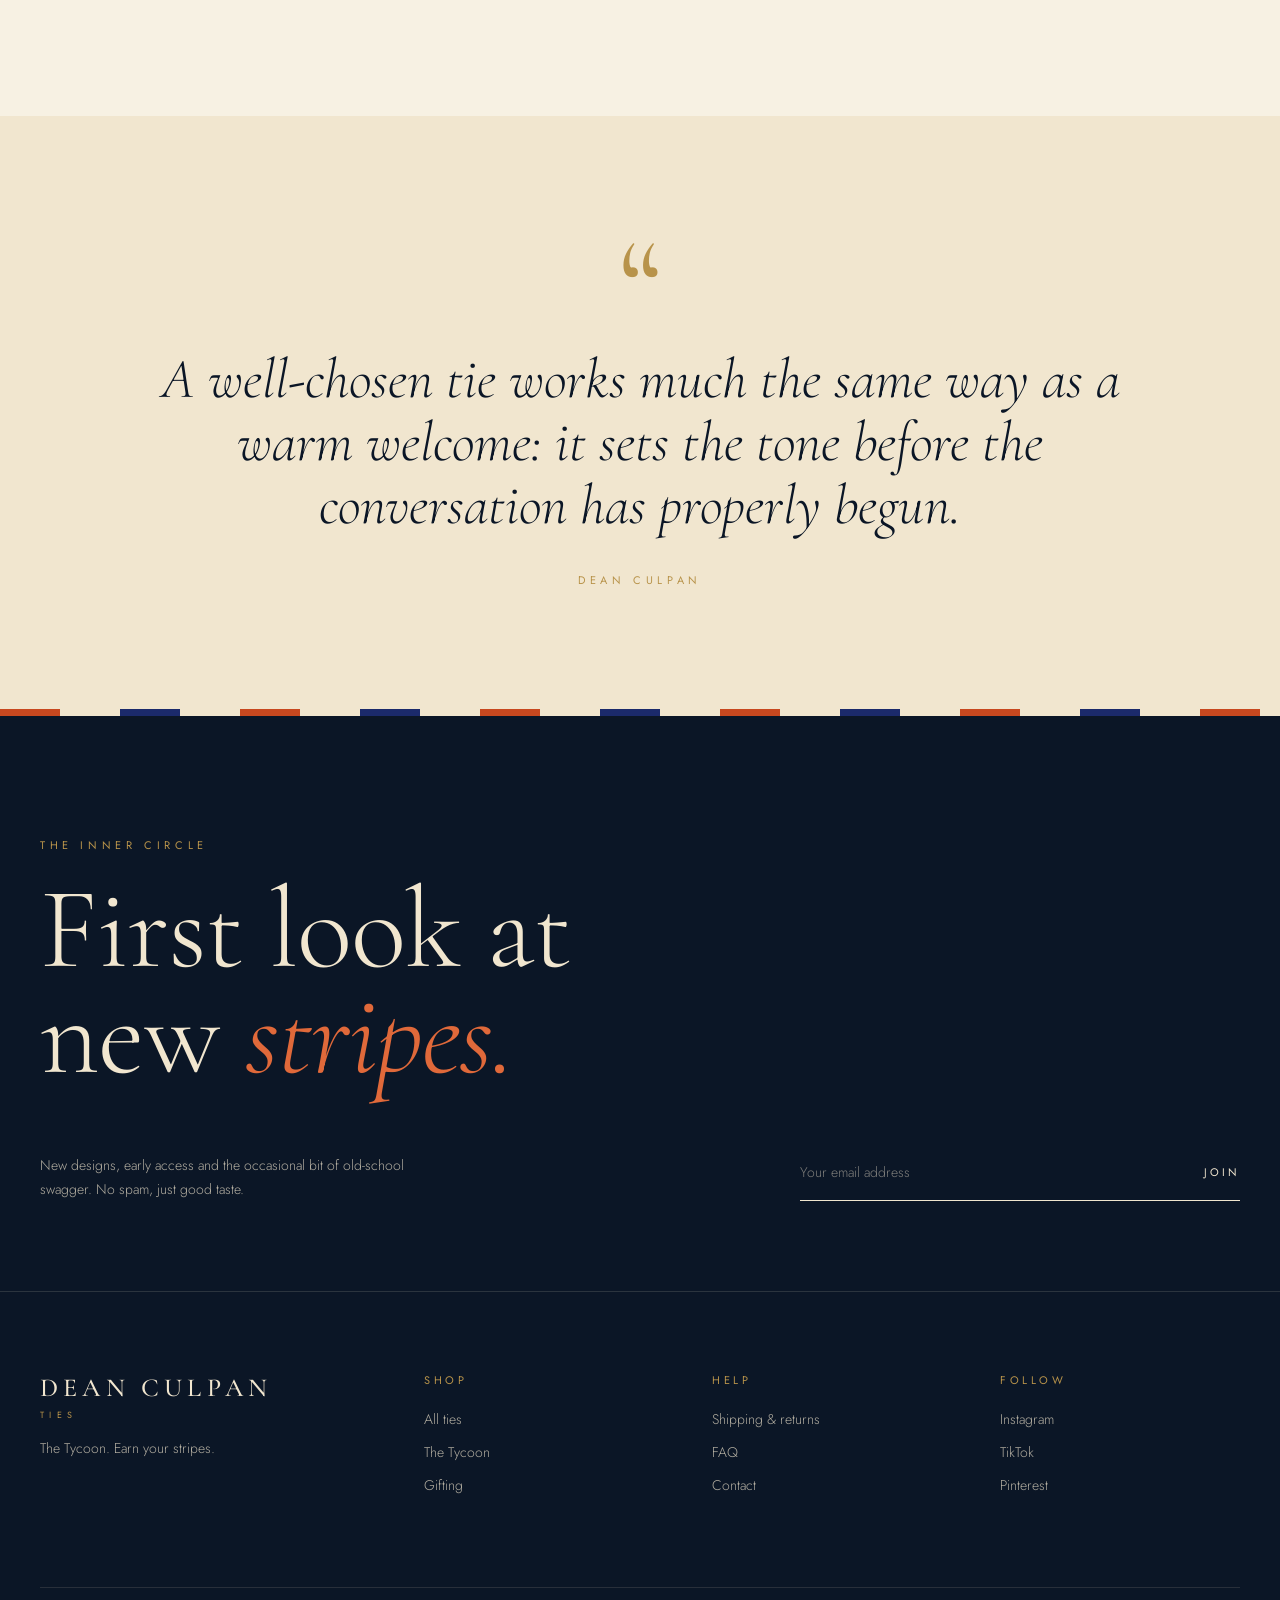
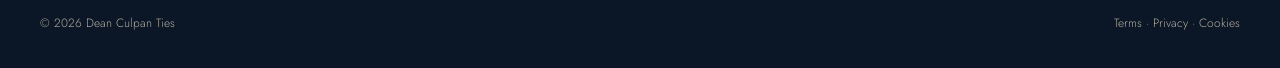
==== commit 991d631b: "Redesign v2: editorial hero, full-screen menu, refined product cards" ====
--- a/index.html
+++ b/index.html
@@ -6,65 +6,87 @@
 <meta name="robots" content="noindex">
 <title>Home — Dean Culpan Ties</title>
 <link rel="preconnect" href="https://fonts.googleapis.com">
-<link href="https://fonts.googleapis.com/css2?family=Cormorant+Garamond:ital,wght@0,400;0,500;0,600;1,400;1,500&family=Jost:wght@300;400;500&display=swap" rel="stylesheet">
+<link href="https://fonts.googleapis.com/css2?family=Cormorant+Garamond:ital,wght@0,300;0,400;0,500;1,300;1,400&family=Jost:wght@300;400;500&display=swap" rel="stylesheet">
 <link rel="stylesheet" href="assets/style.css">
 </head>
 <body>
-<div class="announce">Free UK delivery over <span>£100</span><span class="hide-m"> &nbsp;·&nbsp; Gift boxed as standard</span></div>
-<header>
-  <div class="wrap nav">
-    <ul><li><a href="shop.html">Shop</a></li><li><a href="our-story.html">Our Story</a></li><li><a href="gifting.html">Gifting</a></li></ul>
-    <a href="#" class="menu-btn" onclick="document.getElementById('drawer').classList.toggle('open');return false">Menu</a>
-    <a href="index.html" class="logo"><b>DEAN CULPAN</b><small>TIES</small></a>
-    <ul class="right">
-      <li><a href="faq-contact.html">Help</a></li>
-      <li><a href="#">Account</a></li>
-      <li class="bag"><a href="cart.html">Bag (2)</a></li>
-    </ul>
+<header class="hdr"><div class="in">
+  <div><button class="burger" data-menu aria-label="Open menu"><i></i><span>Menu</span></button></div>
+  <a href="index.html" class="logo"><b>DEAN CULPAN</b><small>TIES</small></a>
+  <div class="r"><a href="faq-contact.html">Help</a><a href="shop.html">Shop</a><a href="cart.html" class="bag">Bag (2)</a></div>
+</div></header>
+<div class="menu" id="menu">
+  <button class="burger close" data-menu aria-label="Close menu"><i style="border:0;height:auto;width:auto;font-size:26px;line-height:1">×</i><span>Close</span></button>
+  <nav><a href="shop.html"><span>01</span>Shop</a><a href="our-story.html"><span>02</span>Our Story</a><a href="gifting.html"><span>03</span>Gifting</a><a href="faq-contact.html"><span>04</span>Help &amp; FAQ</a><a href="shipping-returns.html"><span>05</span>Shipping &amp; Returns</a></nav>
+  <div class="side"><p>Earn your stripes.</p></div>
+  <div class="foot"><span>Instagram</span><span>TikTok</span><span>Pinterest</span></div>
+</div>
+<main>
+
+<section class="hero on-dark">
+  <div class="hero-bg"></div><div class="hero-shade"></div>
+  <div class="hero-in">
+    <div class="eyebrow">Dean Culpan Ties &nbsp;·&nbsp; The Tycoon</div>
+    <h1>Earn your<br><em>stripes.</em></h1>
+    <p>Knitted ties in rich navy, warm burnt orange and cream. Confident stripes, tactile knit and a square finish.</p>
+    <div class="btns"><a href="shop.html" class="btn solid">Shop The Tycoon</a><a href="our-story.html" class="btn">Our story</a></div>
   </div>
-</header>
-<nav class="drawer" id="drawer"><a href="shop.html">Shop</a><a href="our-story.html">Our Story</a><a href="gifting.html">Gifting</a><a href="faq-contact.html">Help & FAQ</a><a href="shipping-returns.html">Shipping & Returns</a></nav>
+  <a href="product.html" class="hero-card"><div class="pic"></div><span><b style="font-weight:400">The Chancellor</b><span style="padding:0">Shop →</span></span></a>
+  <div class="cue"></div>
+</section>
+<div class="ticker"><div class="track"><span>Free UK delivery over £100</span><span>Gift boxed as standard</span><span>The Tycoon</span><span>Earn your stripes</span><span>Knitted · Square finish</span><span>Free UK delivery over £100</span><span>Gift boxed as standard</span><span>The Tycoon</span><span>Earn your stripes</span><span>Knitted · Square finish</span><span>Free UK delivery over £100</span><span>Gift boxed as standard</span><span>The Tycoon</span><span>Earn your stripes</span><span>Knitted · Square finish</span><span>Free UK delivery over £100</span><span>Gift boxed as standard</span><span>The Tycoon</span><span>Earn your stripes</span><span>Knitted · Square finish</span></div></div>
 
-<div class="hero"><div class="hero-grid">
-  <div class="hero-copy">
-    <div class="eyebrow">The Tycoon Collection</div>
-    <h1>Earn your <em>stripes.</em></h1>
-    <p>Hand-finished knitted ties in rich navy, warm burnt orange and cream. Confident stripes, tactile knit and a square finish.</p>
-    <div class="btns"><a href="shop.html" class="btn solid">Shop The Tycoon</a><a href="our-story.html" class="btn ghost">Our Story</a></div>
+<section class="statement"><div class="wrap">
+  <div class="eyebrow rv">The Tycoon</div>
+  <p class="rv d1">Distinctive ties with texture, bold stripes and the sort of character that makes <em>getting dressed a pleasure.</em></p>
+</div></section>
+
+<section class="sec" style="padding-top:0"><div class="wrap">
+  <div class="sh"><div><div class="eyebrow o rv">The collection</div><h2 class="rv d1">Eight ties.<br>All of them <em>confident.</em></h2></div><a href="shop.html" class="lnk rv d2">View all</a></div>
+  <div class="grid scroll"><a href="product.html" class="card rv d0"><div class="tie"><span class="tag">New</span><div class="art"><div class="tie-shape" style="--s: repeating-linear-gradient(180deg,#c8481f 0 22px,#f1e6cf 22px 44px)"></div></div><span class="qa">Quick add</span></div><h3>The Chancellor</h3><div class="meta"><span>Burnt orange & cream</span><b>£55</b></div></a><a href="product.html" class="card rv d1"><div class="tie"><span class="tag">New</span><div class="art"><div class="tie-shape" style="--s: repeating-linear-gradient(180deg,#1b2a6b 0 22px,#f1e6cf 22px 44px)"></div></div><span class="qa">Quick add</span></div><h3>The Director</h3><div class="meta"><span>Navy & cream</span><b>£55</b></div></a><a href="product.html" class="card rv d2"><div class="tie"><div class="art"><div class="tie-shape" style="--s: repeating-linear-gradient(180deg,#1b2a6b 0 10px,#c8481f 10px 20px,#f1e6cf 20px 34px)"></div></div><span class="qa">Quick add</span></div><h3>The Magnate</h3><div class="meta"><span>Navy, orange & cream</span><b>£60</b></div></a><a href="product.html" class="card rv d3"><div class="tie"><div class="art"><div class="tie-shape" style="--s: repeating-linear-gradient(180deg,#0e1a2e 0 26px,#b8934a 26px 32px)"></div></div><span class="qa">Quick add</span></div><h3>The Chairman</h3><div class="meta"><span>Midnight & brass</span><b>£65</b></div></a><a href="product.html" class="card rv d0"><div class="tie"><div class="art"><div class="tie-shape" style="--s: repeating-linear-gradient(180deg,#5a2e19 0 20px,#f1e6cf 20px 36px)"></div></div><span class="qa">Quick add</span></div><h3>The Banker</h3><div class="meta"><span>Mahogany & cream</span><b>£55</b></div></a><a href="product.html" class="card rv d1"><div class="tie"><div class="art"><div class="tie-shape" style="--s: repeating-linear-gradient(180deg,#c8481f 0 8px,#0e1a2e 8px 30px)"></div></div><span class="qa">Quick add</span></div><h3>The Investor</h3><div class="meta"><span>Orange & midnight</span><b>£60</b></div></a><a href="product.html" class="card rv d2"><div class="tie"><div class="art"><div class="tie-shape" style="--s: repeating-linear-gradient(180deg,#1b2a6b 0 30px,#f1e6cf 30px 34px,#c8481f 34px 38px,#f1e6cf 38px 42px)"></div></div><span class="qa">Quick add</span></div><h3>The Partner</h3><div class="meta"><span>Navy with club stripe</span><b>£65</b></div></a><a href="product.html" class="card rv d3"><div class="tie"><div class="art"><div class="tie-shape" style="--s: repeating-linear-gradient(180deg,#f1e6cf 0 24px,#b8934a 24px 30px)"></div></div><span class="qa">Quick add</span></div><h3>The Founder</h3><div class="meta"><span>Cream & brass</span><b>£45</b></div></a></div>
+  <p class="note">Placeholder names, colourways and prices — replaced when Dean sends the real 8 designs.</p>
+</div></section>
+
+<section class="panels">
+  <a href="our-story.html" class="panel"><div class="bg" style="background:url(assets/hero-tycoon.jpg) 20% 78%/190%"></div><div class="shade"></div>
+    <div class="tx rv"><div class="eyebrow">Our story</div><h3>A few ties.<br>A lot of compliments.</h3><p>How a wardrobe project turned into a tie brand.</p><span class="btn">Read the story</span></div></a>
+  <a href="gifting.html" class="panel"><div class="bg" style="background:url(assets/hero-tycoon.jpg) 96% 34%/230%"></div><div class="shade"></div>
+    <div class="tx rv d1"><div class="eyebrow">Gifting</div><h3>Boxed, wrapped, ready.</h3><p>For birthdays, best men and the man who has everything but the right tie.</p><span class="btn">Shop gifts</span></div></a>
+</section>
+
+<section class="story on-dark sec"><div class="wrap story-grid">
+  <div><div class="eyebrow rv">Dean Culpan</div><h2 class="rv d1">It began with a few ties and rather a lot of <em>compliments.</em></h2></div>
+  <div class="col">
+    <p class="rv">Dean Culpan commissioned a knitted tie manufacturer to make something for his own wardrobe: distinctive ties with texture, bold stripes and the sort of character that makes getting dressed a pleasure.</p>
+    <p class="big rv">Then people started asking where he bought them.</p>
+    <p class="rv">At first, he took the compliments. Eventually, he took the hint.</p>
+    <a href="our-story.html" class="btn rv" style="margin-top:14px">Read the full story</a>
   </div>
-  <div class="hero-img"><img src="assets/hero-tycoon.jpg" alt="Two knitted striped ties, burnt orange and navy, on a mahogany desk"></div>
+</div></section>
+
+<section class="sec"><div class="wrap">
+  <div class="sh"><div><div class="eyebrow o rv">The details</div><h2 class="rv d1">The sort of details<br><em>people remember.</em></h2></div></div>
+  <div class="facts">
+    <div class="rv"><div class="n">01</div><h3>Tactile knit</h3><p>A textured weave you can feel from across the table. Texture is the whole point.</p></div>
+    <div class="rv d1"><div class="n">02</div><h3>Square finish</h3><p>A clean, squared-off end. Old-school confidence, no fuss.</p></div>
+    <div class="rv d2"><div class="n">03</div><h3>Gift ready</h3><p>Every tie arrives boxed and ready for a birthday, a best man, or a promotion.</p></div>
+  </div>
+</div></section>
+
+<div class="quote"><div class="wrap">
+  <blockquote class="rv">A well-chosen tie works much the same way as a warm welcome: it sets the tone before the conversation has properly begun.</blockquote>
+  <cite class="eyebrow rv d1">Dean Culpan</cite>
 </div></div>
-<div class="stripes"></div>
-<section id="collection"><div class="wrap">
-  <div class="kicker">The Tycoon</div><h2>Eight ties. All of them confident.</h2>
-  <p class="lede">Knitted with texture, finished square, and made to be asked about.</p>
-  <div class="grid"><a href="product.html" class="card"><div class="tie"><span class="tag">New</span><div class="tie-shape" style="--s: repeating-linear-gradient(180deg,#c8481f 0 22px,#f1e6cf 22px 44px);"></div></div><h3>The Chancellor</h3><div class="meta"><span>Burnt orange & cream</span><span>£55</span></div></a><a href="product.html" class="card"><div class="tie"><span class="tag">New</span><div class="tie-shape" style="--s: repeating-linear-gradient(180deg,#1b2a6b 0 22px,#f1e6cf 22px 44px);"></div></div><h3>The Director</h3><div class="meta"><span>Navy & cream</span><span>£55</span></div></a><a href="product.html" class="card"><div class="tie"><div class="tie-shape" style="--s: repeating-linear-gradient(180deg,#1b2a6b 0 10px,#c8481f 10px 20px,#f1e6cf 20px 34px);"></div></div><h3>The Magnate</h3><div class="meta"><span>Navy, orange & cream</span><span>£60</span></div></a><a href="product.html" class="card"><div class="tie"><div class="tie-shape" style="--s: repeating-linear-gradient(180deg,#0e1a2e 0 26px,#b8934a 26px 32px);"></div></div><h3>The Chairman</h3><div class="meta"><span>Midnight & brass</span><span>£65</span></div></a><a href="product.html" class="card"><div class="tie"><div class="tie-shape" style="--s: repeating-linear-gradient(180deg,#5a2e19 0 20px,#f1e6cf 20px 36px);"></div></div><h3>The Banker</h3><div class="meta"><span>Mahogany & cream</span><span>£55</span></div></a><a href="product.html" class="card"><div class="tie"><div class="tie-shape" style="--s: repeating-linear-gradient(180deg,#c8481f 0 8px,#0e1a2e 8px 30px);"></div></div><h3>The Investor</h3><div class="meta"><span>Orange & midnight</span><span>£60</span></div></a><a href="product.html" class="card"><div class="tie"><div class="tie-shape" style="--s: repeating-linear-gradient(180deg,#1b2a6b 0 30px,#f1e6cf 30px 34px,#c8481f 34px 38px,#f1e6cf 38px 42px);"></div></div><h3>The Partner</h3><div class="meta"><span>Navy with club stripe</span><span>£65</span></div></a><a href="product.html" class="card"><div class="tie"><div class="tie-shape" style="--s: repeating-linear-gradient(180deg,#f1e6cf 0 24px,#b8934a 24px 30px);"></div></div><h3>The Founder</h3><div class="meta"><span>Cream & brass</span><span>£45</span></div></a></div>
-  <p class="note">Placeholder product names, colourways and prices — to be replaced when Dean sends the real 8 designs.</p>
-  <div class="center"><a href="shop.html" class="btn dark">View all ties</a></div>
-</div></section>
-<section class="story"><div class="wrap story-grid">
-  <div><div class="kicker">Our Story</div><h2>It began with a few ties and rather a lot of compliments.</h2>
-  <p>Dean Culpan commissioned a knitted tie manufacturer to make something for his own wardrobe: distinctive ties with texture, bold stripes and the sort of character that makes getting dressed a pleasure.</p>
-  <p class="big">Then people started asking where he bought them.</p>
-  <p>At first, he took the compliments. Eventually, he took the hint.</p>
-  <div style="margin-top:36px"><a href="our-story.html" class="btn ghost">Read the full story</a></div></div>
-  <div class="photo"><img src="assets/hero-tycoon.jpg" alt="Detail of knitted tie texture"></div>
-</div></section>
-<section><div class="wrap">
-  <div class="kicker">The Details</div><h2>The sort of details people remember.</h2>
-  <div class="craft-grid">
-    <div><div class="ico">I</div><h3>Tactile knit</h3><p>A textured weave you can feel from across the table. Texture is the whole point.</p></div>
-    <div><div class="ico">II</div><h3>Square finish</h3><p>A clean, squared-off end. Old-school confidence, no fuss.</p></div>
-    <div><div class="ico">III</div><h3>Gift ready</h3><p>Every tie arrives boxed and ready for a birthday, a best man, or a promotion.</p></div>
-  </div></div></section>
-<div class="quote"><div class="wrap"><blockquote>“A well-chosen tie works much the same way as a warm welcome: it sets the tone before the conversation has properly begun.”</blockquote><cite>Dean Culpan</cite></div></div>
-<div class="split">
-  <div class="gift"><div class="eyebrow" style="margin-bottom:16px">Gifting</div><h2>For the man who has everything but the right tie.</h2><p>Boxed, wrapped and ready. Add a handwritten note at checkout.</p><div><a href="gifting.html" class="btn solid">Shop gifts</a></div></div>
-  <div class="news"><div class="eyebrow" style="margin-bottom:16px;color:var(--orange)">The Inner Circle</div><h2>First look at new stripes.</h2><p>New designs, early access and the occasional bit of old-school swagger. No spam, just good taste.</p>
-  <form onsubmit="return false"><input type="email" placeholder="Your email address"><button>Join</button></form></div>
-</div>
 
+</main>
 <footer>
+  <div class="stripes"></div>
+  <div class="big-cta"><div class="wrap">
+    <div class="eyebrow">The Inner Circle</div>
+    <h2 style="margin-top:22px">First look at<br>new <em>stripes.</em></h2>
+    <div class="row"><p>New designs, early access and the occasional bit of old-school swagger. No spam, just good taste.</p>
+    <form class="nl" onsubmit="return false"><input type="email" placeholder="Your email address"><button>Join</button></form></div>
+  </div></div>
   <div class="wrap">
     <div class="foot-grid">
       <div><div class="logo"><b>DEAN CULPAN</b><small>TIES</small></div><p>The Tycoon. Earn your stripes.</p></div>
@@ -75,5 +97,18 @@
     <div class="legal"><span>© 2026 Dean Culpan Ties</span><span>Terms · Privacy · Cookies</span></div>
   </div>
 </footer>
+<script>
+(function(){var d=document,h=d.documentElement;h.classList.add('js');
+var hd=d.querySelector('.hdr');function s(){hd.classList.toggle('solid',window.scrollY>40)}s();addEventListener('scroll',s,{passive:true});
+var m=d.getElementById('menu');
+d.querySelectorAll('[data-menu]').forEach(function(b){b.addEventListener('click',function(){m.classList.toggle('open');h.classList.toggle('lock',m.classList.contains('open'))})});
+m.querySelectorAll('nav a').forEach(function(a){a.addEventListener('click',function(){m.classList.remove('open');h.classList.remove('lock')})});
+var io=new IntersectionObserver(function(es){es.forEach(function(e){if(e.isIntersecting){e.target.classList.add('in');io.unobserve(e.target)}})},{threshold:.1});
+d.querySelectorAll('.rv').forEach(function(e){io.observe(e)});
+d.querySelectorAll('.qty').forEach(function(q){var sp=q.querySelector('span'),b=q.querySelectorAll('button');b[0].onclick=function(){sp.textContent=Math.max(1,+sp.textContent-1)};b[1].onclick=function(){sp.textContent=+sp.textContent+1}});
+function one(sel,item){d.querySelectorAll(sel).forEach(function(g){g.querySelectorAll(item).forEach(function(c){c.addEventListener('click',function(){g.querySelectorAll(item).forEach(function(x){x.classList.remove('on')});c.classList.add('on')})})})}
+one('.swatches','.sw');one('.chips','.chip');one('.thumbs','.t');
+})();
+</script>
 </body>
 </html>
--- a/assets/style.css
+++ b/assets/style.css
@@ -1,283 +1,369 @@
-
-  :root {
-    --navy: #0e1a2e;
-    --navy-2: #14243d;
-    --tie-navy: #1b2a6b;
-    --cream: #f1e6cf;
-    --paper: #f8f2e4;
-    --orange: #c8481f;
-    --brass: #b8934a;
-    --wood: #5a2e19;
-    --ink: #1a1a1a;
-    --serif: "Cormorant Garamond", "Didot", Georgia, serif;
-    --sans: "Jost", "Helvetica Neue", Arial, sans-serif;
-  }
-  * { box-sizing: border-box; margin: 0; padding: 0; }
-  html { scroll-behavior: smooth; }
-  body { font-family: var(--sans); font-weight: 300; color: var(--ink); background: var(--paper); line-height: 1.6; -webkit-font-smoothing: antialiased; }
-  img { max-width: 100%; display: block; }
-  a { color: inherit; text-decoration: none; }
-  .wrap { max-width: 1240px; margin: 0 auto; padding: 0 24px; }
-
-  /* Announcement + nav */
-  .announce { background: var(--navy); color: var(--cream); text-align: center; font-size: 12px; letter-spacing: .18em; text-transform: uppercase; padding: 10px 16px; }
-  .announce span { color: var(--brass); }
-  header { background: var(--paper); border-bottom: 1px solid rgba(26,26,26,.12); position: sticky; top: 0; z-index: 10; }
-  .nav { display: grid; grid-template-columns: 1fr auto 1fr; align-items: center; height: 76px; }
-  .nav ul { display: flex; gap: 28px; list-style: none; font-size: 12px; letter-spacing: .2em; text-transform: uppercase; font-weight: 400; }
-  .nav ul.right { justify-content: flex-end; }
-  .nav a:hover { color: var(--orange); }
-  .logo { text-align: center; font-family: var(--serif); line-height: 1; }
-  .logo b { display: block; font-weight: 500; font-size: 28px; letter-spacing: .14em; }
-  .logo small { display: block; margin-top: 4px; font-size: 10px; letter-spacing: .5em; font-family: var(--sans); color: var(--brass); }
-  .menu-btn { display: none; }
-
-  /* Hero */
-  .hero { position: relative; background: var(--navy); color: var(--cream); overflow: hidden; }
-  .hero-grid { display: grid; grid-template-columns: 1.05fr 1fr; min-height: 720px; }
-  .hero-copy { display: flex; flex-direction: column; justify-content: center; padding: 80px 64px 80px max(24px, calc((100vw - 1240px)/2 + 24px)); }
-  .eyebrow { font-size: 12px; letter-spacing: .4em; text-transform: uppercase; color: var(--brass); margin-bottom: 28px; }
-  .hero h1 { font-family: var(--serif); font-weight: 500; font-size: clamp(48px, 6vw, 88px); line-height: .98; letter-spacing: .01em; }
-  .hero h1 em { font-style: italic; color: var(--orange); font-weight: 400; }
-  .hero p { margin-top: 28px; max-width: 440px; font-size: 17px; color: rgba(241,230,207,.82); }
-  .btns { margin-top: 40px; display: flex; gap: 16px; flex-wrap: wrap; }
-  .btn { display: inline-block; padding: 16px 34px; font-size: 12px; letter-spacing: .24em; text-transform: uppercase; font-weight: 400; border: 1px solid var(--cream); transition: .25s; }
-  .btn.solid { background: var(--cream); color: var(--navy); }
-  .btn.solid:hover { background: var(--orange); border-color: var(--orange); color: var(--cream); }
-  .btn.ghost:hover { background: var(--cream); color: var(--navy); }
-  .hero-img { position: relative; }
-  .hero-img img { width: 100%; height: 100%; object-fit: cover; object-position: center 62%; }
-  .hero-img::before { content: ""; position: absolute; inset: 0; background: linear-gradient(90deg, var(--navy) 0%, rgba(14,26,46,0) 28%); z-index: 1; }
-
-  /* Stripe divider */
-  .stripes { height: 14px; background: repeating-linear-gradient(90deg, var(--orange) 0 60px, var(--cream) 60px 120px, var(--tie-navy) 120px 180px, var(--cream) 180px 240px); }
-
-  /* Section basics */
-  section { padding: 110px 0; }
-  .kicker { text-align: center; font-size: 12px; letter-spacing: .4em; text-transform: uppercase; color: var(--orange); margin-bottom: 18px; }
-  h2 { font-family: var(--serif); font-weight: 500; font-size: clamp(34px, 4vw, 54px); line-height: 1.1; text-align: center; }
-  .lede { text-align: center; max-width: 560px; margin: 20px auto 0; color: #444; }
-
-  /* Collection grid */
-  .grid { margin-top: 64px; display: grid; grid-template-columns: repeat(4, 1fr); gap: 36px 24px; }
-  .card .tie { aspect-ratio: 3/4; background: #d6c9aa; display: flex; justify-content: center; align-items: center; position: relative; overflow: hidden; transition: .3s; }
-  .card:hover .tie { background: #cdbf9e; }
-  .tie-shape { width: 26%; height: 86%; clip-path: polygon(30% 0, 70% 0, 62% 8%, 100% 100%, 0 100%, 38% 8%); background: var(--s); transform: rotate(var(--r, 0deg)); box-shadow: 0 10px 20px rgba(0,0,0,.2); }
-  .tag { position: absolute; top: 12px; left: 12px; font-size: 10px; letter-spacing: .2em; text-transform: uppercase; background: var(--navy); color: var(--cream); padding: 4px 10px; }
-  .card h3 { margin-top: 16px; font-family: var(--serif); font-size: 24px; font-weight: 500; }
-  .card .meta { display: flex; justify-content: space-between; font-size: 14px; color: #555; }
-  .note { margin-top: 48px; text-align: center; font-size: 13px; color: #8a7a55; font-style: italic; }
-  .center { text-align: center; margin-top: 56px; }
-  .btn.dark { border-color: var(--navy); color: var(--navy); }
-  .btn.dark:hover { background: var(--navy); color: var(--cream); }
-
-  /* Story */
-  .story { background: var(--navy); color: var(--cream); }
-  .story-grid { display: grid; grid-template-columns: 1fr 1.1fr; gap: 80px; align-items: center; }
-  .story .kicker, .story h2 { text-align: left; }
-  .story .kicker { color: var(--brass); }
-  .story p { margin-top: 22px; font-size: 17px; color: rgba(241,230,207,.85); max-width: 520px; }
-  .story p.big { font-family: var(--serif); font-size: 30px; line-height: 1.25; color: var(--cream); font-style: italic; }
-  .story .photo { aspect-ratio: 4/5; overflow: hidden; border: 1px solid var(--brass); padding: 12px; }
-  .story .photo img { width: 100%; height: 100%; object-fit: cover; object-position: 30% 70%; }
-
-  /* Craft */
-  .craft-grid { margin-top: 64px; display: grid; grid-template-columns: repeat(3, 1fr); gap: 48px; text-align: center; }
-  .craft-grid .ico { width: 56px; height: 56px; margin: 0 auto 20px; border: 1px solid var(--brass); border-radius: 50%; display: grid; place-items: center; font-family: var(--serif); font-size: 24px; color: var(--brass); }
-  .craft-grid h3 { font-family: var(--serif); font-size: 26px; font-weight: 500; }
-  .craft-grid p { margin-top: 10px; color: #555; max-width: 320px; margin-inline: auto; }
-
-  /* Pull quote */
-  .quote { background: var(--cream); text-align: center; padding: 100px 0; }
-  .quote blockquote { font-family: var(--serif); font-style: italic; font-size: clamp(30px, 4vw, 52px); line-height: 1.2; max-width: 860px; margin: 0 auto; color: var(--navy); }
-  .quote cite { display: block; margin-top: 24px; font-style: normal; font-size: 12px; letter-spacing: .3em; text-transform: uppercase; color: var(--orange); }
-
-  /* Gifting + newsletter */
-  .split { display: grid; grid-template-columns: 1fr 1fr; }
-  .split > div { padding: 90px 64px; display: flex; flex-direction: column; justify-content: center; }
-  .gift { background: var(--wood); color: var(--cream); }
-  .gift h2, .news h2 { text-align: left; }
-  .gift p, .news p { margin: 18px 0 32px; max-width: 420px; }
-  .news { background: var(--paper); }
-  form { display: flex; max-width: 440px; border-bottom: 1px solid var(--ink); }
-  input { flex: 1; background: none; border: 0; padding: 14px 0; font: inherit; outline: none; }
-  form button { background: none; border: 0; font: 400 12px var(--sans); letter-spacing: .24em; text-transform: uppercase; cursor: pointer; }
-
-  /* Footer */
-  footer { background: var(--navy); color: rgba(241,230,207,.75); padding: 80px 0 32px; font-size: 14px; }
-  .foot-grid { display: grid; grid-template-columns: 1.4fr 1fr 1fr 1fr; gap: 48px; }
-  footer h4 { font-size: 12px; letter-spacing: .3em; text-transform: uppercase; color: var(--brass); font-weight: 400; margin-bottom: 18px; }
-  footer li { list-style: none; margin-bottom: 8px; }
-  footer .logo { text-align: left; color: var(--cream); }
-  footer p { margin-top: 16px; max-width: 280px; }
-  .legal { margin-top: 64px; padding-top: 24px; border-top: 1px solid rgba(241,230,207,.15); display: flex; justify-content: space-between; font-size: 12px; flex-wrap: wrap; gap: 8px; }
-
-  /* Mobile */
-  @media (max-width: 960px) {
-    .nav { grid-template-columns: 1fr auto 1fr; height: 64px; }
-    .nav ul { display: none; }
-    .menu-btn { display: block; font-size: 12px; letter-spacing: .2em; text-transform: uppercase; }
-    .logo b { font-size: 20px; }
-    .hero-grid { grid-template-columns: 1fr; min-height: 0; }
-    .hero-img { order: -1; height: 420px; }
-    .hero-img::before { background: linear-gradient(0deg, var(--navy) 0%, rgba(14,26,46,0) 40%); }
-    .hero-copy { padding: 48px 24px 64px; }
-    section { padding: 72px 0; }
-    .grid { grid-template-columns: repeat(2, 1fr); gap: 28px 14px; }
-    .story-grid, .split, .foot-grid { grid-template-columns: 1fr; gap: 40px; }
-    .story .photo { aspect-ratio: 1; }
-    .craft-grid { grid-template-columns: 1fr; gap: 40px; }
-    .split > div { padding: 64px 24px; }
-    .foot-grid { gap: 32px; }
-  }
-
-/* ---------- Inner pages ---------- */
-.announce .hide-m { color: inherit; }
-.drawer { display: none; background: var(--navy); color: var(--cream); padding: 12px 24px 28px; gap: 0; }
-.drawer a { font-family: var(--serif); font-size: 28px; padding: 14px 0; border-bottom: 1px solid rgba(241,230,207,.15); }
-.drawer a:hover { color: var(--orange); }
-.page-head { background: var(--navy); color: var(--cream); text-align: center; padding: 84px 0 72px; }
-.page-head .kicker { color: var(--brass); }
-.page-head h1 { font-family: var(--serif); font-weight: 500; font-size: clamp(40px, 5vw, 68px); line-height: 1.05; }
-.page-head p { max-width: 560px; margin: 18px auto 0; color: rgba(241,230,207,.8); font-size: 17px; }
-.crumbs { font-size: 12px; letter-spacing: .18em; text-transform: uppercase; color: #7a6d4f; padding: 22px 0 0; }
+/* Dean Culpan Ties — v2 (sleek / editorial). Brand: navy, cream, burnt orange, brass. */
+:root {
+  --navy: #0b1626; --navy-2: #122238; --tie-navy: #1b2a6b;
+  --cream: #f1e6cf; --ivory: #f7f1e3; --stone: #e6dcc4;
+  --orange: #c8481f; --orange-hi: #e0693a; --brass: #b8934a; --wood: #4a2414;
+  --ink: #14161a; --mute: #5d5a52;
+  --serif: "Cormorant Garamond", Georgia, serif;
+  --sans: "Jost", "Helvetica Neue", Arial, sans-serif;
+  --ease: cubic-bezier(.2,.7,.2,1);
+  --gut: 40px;
+}
+* { box-sizing: border-box; margin: 0; padding: 0; }
+html { scroll-behavior: smooth; }
+html.lock { overflow: hidden; }
+body { font-family: var(--sans); font-weight: 300; color: var(--ink); background: var(--ivory); line-height: 1.65; -webkit-font-smoothing: antialiased; overflow-x: clip; }
+img { max-width: 100%; display: block; }
+a { color: inherit; text-decoration: none; }
+ul { list-style: none; }
+.wrap { max-width: 1360px; margin: 0 auto; padding: 0 var(--gut); }
+
+/* ---------- Type helpers ---------- */
+.eyebrow { font-size: 11px; letter-spacing: .42em; text-transform: uppercase; color: var(--brass); font-weight: 400; }
+.eyebrow.o { color: var(--orange); }
+h1, h2, h3 { font-family: var(--serif); font-weight: 300; line-height: 1; }
+h2 { font-size: clamp(40px, 5.2vw, 78px); letter-spacing: -.01em; }
+h2 em, h1 em { font-style: italic; color: var(--orange); font-weight: 300; }
+.on-dark h2 em, .on-dark h1 em { color: var(--orange-hi); }
+.lede { max-width: 560px; color: var(--mute); font-size: 17px; }
+.lnk { font-size: 11px; letter-spacing: .3em; text-transform: uppercase; font-weight: 400; border-bottom: 1px solid currentColor; padding-bottom: 6px; white-space: nowrap; transition: .3s; }
+.lnk:hover { color: var(--orange); }
+
+/* ---------- Buttons ---------- */
+.btn { display: inline-flex; align-items: center; justify-content: center; padding: 17px 36px; font: 400 11px var(--sans); letter-spacing: .28em; text-transform: uppercase; border: 1px solid currentColor; color: var(--cream); background: none; cursor: pointer; transition: .35s var(--ease); text-align: center; }
+.btn:hover { background: var(--cream); color: var(--navy); border-color: var(--cream); }
+.btn.solid { background: var(--orange); border-color: var(--orange); color: #fff; }
+.btn.solid:hover { background: var(--cream); border-color: var(--cream); color: var(--navy); }
+.btn.dark { color: var(--navy); }
+.btn.dark:hover { background: var(--navy); color: var(--cream); border-color: var(--navy); }
+.btn.fill { background: var(--navy); border-color: var(--navy); color: var(--cream); }
+.btn.fill:hover { background: var(--orange); border-color: var(--orange); color: #fff; }
+.btn.sm { padding: 11px 22px; }
+.btn.wide { width: 100%; padding: 20px; }
+.btns { display: flex; gap: 14px; flex-wrap: wrap; }
+
+/* ---------- Header ---------- */
+.hdr { position: fixed; inset: 0 0 auto 0; z-index: 50; color: var(--cream); transition: background .4s, backdrop-filter .4s; }
+.hdr .in { display: grid; grid-template-columns: 1fr auto 1fr; align-items: center; height: 96px; padding: 0 var(--gut); transition: height .4s var(--ease); }
+.hdr.solid, .lt .hdr { background: rgba(11,22,38,.92); -webkit-backdrop-filter: blur(14px); backdrop-filter: blur(14px); }
+.hdr.solid .in, .lt .hdr .in { height: 68px; }
+.burger { display: inline-flex; align-items: center; gap: 16px; font: 400 11px var(--sans); letter-spacing: .3em; text-transform: uppercase; background: none; border: 0; color: inherit; cursor: pointer; }
+.burger i { display: block; width: 28px; height: 7px; border-top: 1px solid; border-bottom: 1px solid; transition: .3s; }
+.burger:hover i { width: 36px; }
+.logo { text-align: center; line-height: 1; color: var(--cream); }
+.logo b { display: block; font: 500 26px var(--serif); letter-spacing: .2em; }
+.logo small { display: block; margin-top: 5px; font: 400 9px var(--sans); letter-spacing: .6em; color: var(--brass); }
+.hdr .r { display: flex; justify-content: flex-end; align-items: center; gap: 30px; font-size: 11px; letter-spacing: .26em; text-transform: uppercase; font-weight: 400; }
+.hdr .r a:hover { color: var(--brass); }
+
+/* ---------- Full-screen menu ---------- */
+.menu { position: fixed; inset: 0; z-index: 100; background: var(--navy); color: var(--cream); display: grid; grid-template-columns: 1.1fr 1fr; opacity: 0; visibility: hidden; transition: opacity .5s var(--ease), visibility .5s; }
+.menu.open { opacity: 1; visibility: visible; }
+.menu .close { position: absolute; top: 30px; left: var(--gut); z-index: 3; }
+.menu nav { display: flex; flex-direction: column; justify-content: center; padding: 120px var(--gut) 60px; gap: 6px; }
+.menu nav a { font: 300 clamp(38px, 5.4vw, 78px)/1.12 var(--serif); display: flex; align-items: baseline; gap: 22px; transition: .35s var(--ease); }
+.menu nav a span { font: 400 11px var(--sans); letter-spacing: .3em; color: var(--brass); }
+.menu nav a:hover { color: var(--orange-hi); padding-left: 14px; }
+.menu .side { position: relative; background: url(hero-tycoon.jpg) 35% 80%/cover; }
+.menu .side::after { content: ""; position: absolute; inset: 0; background: linear-gradient(90deg, var(--navy), rgba(11,22,38,.2) 40%, rgba(11,22,38,.5)); }
+.menu .side p { position: absolute; z-index: 2; left: 40px; bottom: 40px; font: italic 300 30px var(--serif); }
+.menu .foot { position: absolute; left: var(--gut); bottom: 30px; font-size: 11px; letter-spacing: .26em; text-transform: uppercase; color: rgba(241,230,207,.6); display: flex; gap: 28px; z-index: 3; }
+
+/* ---------- Hero ---------- */
+.hero { position: relative; min-height: 100svh; display: flex; align-items: flex-end; color: var(--cream); background: var(--navy); overflow: hidden; }
+.hero-bg { position: absolute; inset: 0; background: url(hero-tycoon.jpg) center 72%/cover; transform: scale(1.07); animation: settle 2.6s var(--ease) forwards; }
+@keyframes settle { to { transform: scale(1); } }
+.hero-shade { position: absolute; inset: 0; background: linear-gradient(90deg, rgba(11,22,38,.9) 0%, rgba(11,22,38,.5) 42%, rgba(11,22,38,.08) 100%), linear-gradient(0deg, rgba(11,22,38,.9) 0%, transparent 42%), linear-gradient(180deg, rgba(11,22,38,.6) 0%, transparent 22%); }
+.hero-in { position: relative; z-index: 2; width: 100%; max-width: 1360px; margin: 0 auto; padding: 0 var(--gut) 104px; }
+.hero h1 { font-size: clamp(58px, 10vw, 156px); line-height: .9; letter-spacing: -.015em; margin: 24px 0 30px; }
+.hero p { max-width: 460px; font-size: 18px; color: rgba(241,230,207,.85); margin-bottom: 40px; }
+.hero-card { position: absolute; z-index: 2; right: var(--gut); bottom: 104px; width: 236px; padding: 8px; border: 1px solid rgba(241,230,207,.45); background: rgba(11,22,38,.35); -webkit-backdrop-filter: blur(8px); backdrop-filter: blur(8px); transition: .4s var(--ease); }
+.hero-card:hover { transform: translateY(-6px); border-color: var(--cream); }
+.hero-card .pic { aspect-ratio: 4/5; background: url(hero-tycoon.jpg) 14% 76%/280%; }
+.hero-card span { display: flex; justify-content: space-between; padding: 12px 6px 6px; font-size: 10px; letter-spacing: .24em; text-transform: uppercase; }
+.cue { position: absolute; z-index: 2; left: 50%; bottom: 0; width: 1px; height: 64px; background: rgba(241,230,207,.25); overflow: hidden; }
+.cue::after { content: ""; position: absolute; left: 0; top: -40%; width: 1px; height: 40%; background: var(--cream); animation: cue 2.2s ease-in-out infinite; }
+@keyframes cue { to { top: 100%; } }
+
+/* ---------- Ticker ---------- */
+.ticker { background: var(--navy); color: var(--cream); overflow: hidden; border-bottom: 1px solid rgba(241,230,207,.12); padding: 17px 0; }
+.track { display: flex; width: max-content; animation: tick 46s linear infinite; }
+.track span { font-size: 11px; letter-spacing: .34em; text-transform: uppercase; padding: 0 34px; white-space: nowrap; display: flex; align-items: center; gap: 68px; }
+.track span::after { content: ""; width: 5px; height: 5px; background: var(--brass); transform: rotate(45deg); }
+@keyframes tick { to { transform: translateX(-50%); } }
+
+/* ---------- Sections ---------- */
+.sec { padding: 128px 0; }
+.sec.tight { padding: 88px 0; }
+.sh { display: flex; justify-content: space-between; align-items: flex-end; gap: 28px; margin-bottom: 60px; flex-wrap: wrap; }
+.sh h2 { margin-top: 18px; }
+.statement { padding: 150px 0 140px; text-align: center; }
+.statement p { font: 300 clamp(30px, 4.2vw, 64px)/1.15 var(--serif); max-width: 1060px; margin: 28px auto 0; }
+.statement p em { color: var(--orange); }
+.stripes { height: 7px; background: repeating-linear-gradient(90deg, var(--orange) 0 60px, var(--cream) 60px 120px, var(--tie-navy) 120px 180px, var(--cream) 180px 240px); }
+
+/* ---------- Product cards ---------- */
+.grid { display: grid; grid-template-columns: repeat(4, 1fr); gap: 56px 28px; }
+.card { display: block; position: relative; }
+.card .tie { aspect-ratio: 3/4; background: radial-gradient(120% 90% at 50% 18%, #f0e8d4 0%, #d8ccad 100%); display: grid; place-items: center; position: relative; overflow: hidden; }
+.card .art { width: 24%; height: 88%; transition: transform .9s var(--ease); }
+.card:hover .art { transform: translateY(-10px) scale(1.035); }
+.art { filter: drop-shadow(0 16px 14px rgba(25,18,6,.3)); }
+.tie-shape { position: relative; width: 100%; height: 100%; clip-path: polygon(30% 0, 70% 0, 62% 8%, 100% 100%, 0 100%, 38% 8%); background: repeating-linear-gradient(90deg, rgba(0,0,0,.1) 0 1px, transparent 1px 3px), var(--s); }
+.tie-shape::after { content: ""; position: absolute; inset: 0; background: linear-gradient(90deg, rgba(0,0,0,.22), rgba(255,255,255,.05) 42%, rgba(0,0,0,.28)); }
+.tag { position: absolute; z-index: 2; top: 14px; left: 14px; font-size: 9.5px; letter-spacing: .26em; text-transform: uppercase; background: var(--navy); color: var(--cream); padding: 5px 11px; }
+.qa { position: absolute; left: 14px; right: 14px; bottom: 14px; z-index: 2; background: var(--navy); color: var(--cream); text-align: center; padding: 14px; font-size: 10.5px; letter-spacing: .28em; text-transform: uppercase; transform: translateY(14px); opacity: 0; transition: .45s var(--ease); }
+.card:hover .qa { transform: none; opacity: 1; }
+.card h3 { margin-top: 20px; font-size: 29px; }
+.card .meta { display: flex; justify-content: space-between; gap: 10px; font-size: 13.5px; color: var(--mute); margin-top: 4px; }
+.card .meta b { font-weight: 400; color: var(--ink); }
+
+/* ---------- Split panels ---------- */
+.panels { display: grid; grid-template-columns: 1fr 1fr; }
+.panel { position: relative; min-height: 80vh; display: flex; align-items: flex-end; padding: 64px var(--gut); color: var(--cream); overflow: hidden; }
+.panel .bg { position: absolute; inset: 0; transition: transform 1.6s var(--ease); }
+.panel:hover .bg { transform: scale(1.06); }
+.panel .shade { position: absolute; inset: 0; background: linear-gradient(0deg, rgba(11,22,38,.92) 0%, rgba(11,22,38,.25) 62%, rgba(11,22,38,.45) 100%); }
+.panel .tx { position: relative; max-width: 460px; }
+.panel h3 { font-size: clamp(44px, 5vw, 76px); margin: 16px 0 18px; }
+.panel p { margin-bottom: 30px; color: rgba(241,230,207,.85); }
+
+/* ---------- Story (navy) ---------- */
+.story { background: var(--navy); color: var(--cream); }
+.story-grid { display: grid; grid-template-columns: 1.05fr 1fr; gap: 110px; align-items: start; }
+.story h2 { font-size: clamp(44px, 5.6vw, 88px); line-height: .98; margin-top: 22px; position: sticky; top: 130px; }
+.story .col p { font-size: 18px; color: rgba(241,230,207,.82); margin-bottom: 26px; max-width: 520px; }
+.story .col p.big { font: italic 300 clamp(30px, 3vw, 44px)/1.15 var(--serif); color: var(--cream); margin: 44px 0; }
+
+/* ---------- Details ---------- */
+.facts { display: grid; grid-template-columns: repeat(3, 1fr); border-top: 1px solid rgba(20,22,26,.2); }
+.facts > div { padding: 44px 44px 20px 0; }
+.facts > div + div { border-left: 1px solid rgba(20,22,26,.15); padding-left: 44px; }
+.facts .n { font: italic 300 22px var(--serif); color: var(--brass); }
+.facts h3 { font-size: 40px; margin: 18px 0 14px; }
+.facts p { color: var(--mute); max-width: 320px; }
+
+/* ---------- Quote ---------- */
+.quote { background: var(--cream); text-align: center; padding: 130px 0 120px; position: relative; }
+.quote::before { content: "“"; display: block; font: 300 140px/0.6 var(--serif); color: var(--brass); margin-bottom: 18px; }
+.quote blockquote { font: italic 300 clamp(32px, 4.4vw, 62px)/1.12 var(--serif); max-width: 960px; margin: 0 auto; color: var(--navy); }
+.quote cite { display: block; margin-top: 34px; font-style: normal; }
+
+/* ---------- Footer ---------- */
+footer { background: var(--navy); color: rgba(241,230,207,.72); font-size: 14px; }
+.big-cta { padding: 120px 0 90px; border-bottom: 1px solid rgba(241,230,207,.14); }
+.big-cta h2 { color: var(--cream); font-size: clamp(54px, 9vw, 150px); line-height: .92; }
+.big-cta h2 em { color: var(--orange-hi); }
+.big-cta .row { display: flex; justify-content: space-between; align-items: flex-end; gap: 40px; margin-top: 56px; flex-wrap: wrap; }
+.big-cta p { max-width: 380px; }
+.nl { display: flex; width: min(440px, 100%); border-bottom: 1px solid var(--cream); }
+.nl input { flex: 1; background: none; border: 0; padding: 16px 0; color: var(--cream); font: inherit; outline: none; }
+.nl input::placeholder { color: rgba(241,230,207,.5); }
+.nl button { background: none; border: 0; color: var(--cream); font: 400 11px var(--sans); letter-spacing: .28em; text-transform: uppercase; cursor: pointer; }
+.nl button:hover { color: var(--brass); }
+.foot-grid { display: grid; grid-template-columns: 1.4fr 1fr 1fr 1fr; gap: 48px; padding: 80px 0 0; }
+footer h4 { font: 400 11px var(--sans); letter-spacing: .32em; text-transform: uppercase; color: var(--brass); margin-bottom: 20px; }
+footer li { margin-bottom: 10px; }
+footer li a:hover { color: var(--cream); }
+footer .logo { text-align: left; }
+footer .foot-grid p { margin-top: 16px; max-width: 260px; }
+.legal { margin-top: 80px; padding: 26px 0 34px; border-top: 1px solid rgba(241,230,207,.12); display: flex; justify-content: space-between; font-size: 12px; flex-wrap: wrap; gap: 8px; }
+
+/* ---------- Inner page heads ---------- */
+.ph { position: relative; min-height: 58vh; display: flex; align-items: flex-end; color: var(--cream); background: var(--navy); overflow: hidden; }
+.ph.sm { min-height: 42vh; }
+.ph .bg { position: absolute; inset: 0; background: url(hero-tycoon.jpg) var(--pos, center 75%)/cover; opacity: .5; }
+.ph::after { content: ""; position: absolute; inset: 0; background: linear-gradient(0deg, var(--navy) 0%, rgba(11,22,38,.55) 55%, rgba(11,22,38,.85) 100%); }
+.ph .wrap { position: relative; z-index: 2; width: 100%; padding-bottom: 72px; padding-top: 150px; }
+.ph h1 { font-size: clamp(54px, 8.4vw, 128px); line-height: .92; letter-spacing: -.012em; margin: 20px 0 0; }
+.ph p { max-width: 520px; margin-top: 24px; color: rgba(241,230,207,.82); font-size: 18px; }
+main.top { padding-top: 68px; }
+.crumbs { font-size: 11px; letter-spacing: .24em; text-transform: uppercase; color: var(--mute); padding: 34px var(--gut) 0; }
 .crumbs a:hover { color: var(--orange); }
-.tight { padding: 70px 0; }
-.note-box { margin: 0 auto 36px; max-width: 760px; border: 1px dashed var(--brass); padding: 12px 18px; font-size: 13px; color: #7a6d4f; font-style: italic; text-align: center; }
-
-/* Shop toolbar */
-.toolbar { display: flex; justify-content: space-between; align-items: center; flex-wrap: wrap; gap: 16px; border-bottom: 1px solid rgba(26,26,26,.12); padding-bottom: 20px; margin-bottom: 40px; font-size: 13px; letter-spacing: .14em; text-transform: uppercase; }
+.note { margin-top: 48px; text-align: center; font-size: 13px; color: #8a7a55; font-style: italic; }
+.note-box { margin: 0 0 40px; max-width: 760px; border: 1px dashed var(--brass); padding: 12px 18px; font-size: 13px; color: #7a6d4f; font-style: italic; }
+.center { text-align: center; margin-top: 64px; }
+
+/* ---------- Shop ---------- */
+.toolbar { display: flex; justify-content: space-between; align-items: center; flex-wrap: wrap; gap: 16px; border-bottom: 1px solid rgba(20,22,26,.14); padding-bottom: 22px; margin-bottom: 52px; font-size: 11px; letter-spacing: .24em; text-transform: uppercase; }
 .chips { display: flex; gap: 10px; flex-wrap: wrap; }
-.chip { border: 1px solid rgba(26,26,26,.3); padding: 8px 18px; border-radius: 40px; cursor: pointer; font-size: 12px; background: none; font-family: var(--sans); letter-spacing: .14em; text-transform: uppercase; }
+.chip { border: 1px solid rgba(20,22,26,.28); padding: 9px 20px; cursor: pointer; font: 400 11px var(--sans); letter-spacing: .22em; text-transform: uppercase; background: none; color: var(--ink); transition: .3s; }
 .chip.on, .chip:hover { background: var(--navy); color: var(--cream); border-color: var(--navy); }
-select { font: inherit; border: 1px solid rgba(26,26,26,.3); background: none; padding: 8px 14px; letter-spacing: .1em; }
-.grid.shop { margin-top: 0; }
-
-/* Product */
-.pdp { display: grid; grid-template-columns: 1.1fr 1fr; gap: 72px; padding: 36px 24px 90px; align-items: start; }
+select { font: inherit; border: 0; border-bottom: 1px solid rgba(20,22,26,.35); background: transparent; padding: 8px 4px; letter-spacing: .1em; }
+.bundle { background: var(--cream); }
+
+/* ---------- Product page ---------- */
+.pdp { display: grid; grid-template-columns: 1.15fr 1fr; gap: 88px; padding: 30px var(--gut) 120px; align-items: start; max-width: 1360px; margin: 0 auto; }
 .gallery { display: grid; grid-template-columns: 84px 1fr; gap: 16px; position: sticky; top: 100px; }
 .thumbs { display: flex; flex-direction: column; gap: 12px; }
-.thumbs .t { aspect-ratio: 1; background: #d6c9aa; border: 1px solid transparent; display: grid; place-items: center; overflow: hidden; cursor: pointer; }
+.thumbs .t { aspect-ratio: 1; background: radial-gradient(120% 90% at 50% 20%, #f0e8d4, #d8ccad); border: 1px solid transparent; display: grid; place-items: center; overflow: hidden; cursor: pointer; transition: .3s; }
 .thumbs .t.on { border-color: var(--navy); }
-.thumbs .t .tie-shape { width: 34%; height: 80%; box-shadow: none; }
-.main-img { aspect-ratio: 4/5; background: #d6c9aa; display: grid; place-items: center; overflow: hidden; position: relative; }
-.main-img .tie-shape { width: 24%; height: 88%; }
-.main-img.photo img { width: 100%; height: 100%; object-fit: cover; object-position: 30% 70%; }
-.info .kick { font-size: 12px; letter-spacing: .34em; text-transform: uppercase; color: var(--orange); }
-.info h1 { font-family: var(--serif); font-weight: 500; font-size: 52px; line-height: 1.05; margin-top: 8px; }
-.price { font-family: var(--serif); font-size: 32px; margin: 14px 0 18px; }
-.info .desc { color: #444; max-width: 480px; }
-.label { margin-top: 30px; font-size: 12px; letter-spacing: .24em; text-transform: uppercase; display: flex; justify-content: space-between; }
-.swatches { display: flex; gap: 12px; margin-top: 12px; }
-.sw { width: 44px; height: 44px; border-radius: 50%; border: 2px solid var(--paper); outline: 1px solid rgba(26,26,26,.3); cursor: pointer; }
-.sw.on { outline: 2px solid var(--navy); }
-.row { display: flex; gap: 14px; margin-top: 30px; }
-.qty { display: flex; border: 1px solid var(--navy); align-items: center; }
-.qty button { width: 44px; height: 54px; background: none; border: 0; font-size: 20px; cursor: pointer; }
-.qty span { width: 34px; text-align: center; }
-.btn.fill { background: var(--navy); color: var(--cream); border-color: var(--navy); flex: 1; text-align: center; cursor: pointer; }
-.btn.fill:hover { background: var(--orange); border-color: var(--orange); }
-.perks { margin-top: 28px; display: grid; gap: 8px; font-size: 14px; color: #444; }
-.perks div::before { content: "—  "; color: var(--brass); }
-details { border-top: 1px solid rgba(26,26,26,.15); padding: 18px 0; }
-details:last-of-type { border-bottom: 1px solid rgba(26,26,26,.15); }
-summary { cursor: pointer; font-size: 13px; letter-spacing: .2em; text-transform: uppercase; font-weight: 400; list-style: none; display: flex; justify-content: space-between; }
+.thumbs .t .art { width: 34%; height: 80%; filter: none; }
+.main-img { aspect-ratio: 4/5; background: radial-gradient(120% 90% at 50% 18%, #f0e8d4 0%, #d8ccad 100%); display: grid; place-items: center; overflow: hidden; position: relative; }
+.main-img .art { width: 24%; height: 90%; }
+.info .kick { font-size: 11px; letter-spacing: .38em; text-transform: uppercase; color: var(--orange); font-weight: 400; }
+.info h1 { font-size: clamp(48px, 5.2vw, 76px); margin-top: 12px; }
+.price { font: 300 34px var(--serif); margin: 16px 0 22px; }
+.info .desc { color: var(--mute); max-width: 480px; font-size: 17px; }
+.label { margin-top: 36px; font-size: 11px; letter-spacing: .26em; text-transform: uppercase; font-weight: 400; }
+.swatches { display: flex; gap: 14px; margin-top: 14px; }
+.sw { width: 40px; height: 40px; border-radius: 50%; border: 3px solid var(--ivory); outline: 1px solid rgba(20,22,26,.3); cursor: pointer; transition: .3s; }
+.sw.on { outline: 1px solid var(--navy); outline-offset: 2px; }
+.row { display: flex; gap: 14px; margin-top: 34px; }
+.qty { display: inline-flex; border: 1px solid var(--navy); align-items: center; }
+.qty button { width: 46px; height: 56px; background: none; border: 0; font-size: 18px; cursor: pointer; color: inherit; }
+.qty span { width: 32px; text-align: center; }
+.row .btn { flex: 1; }
+.perks { margin-top: 30px; display: grid; gap: 8px; font-size: 14px; color: var(--mute); }
+.perks div::before { content: ""; display: inline-block; width: 18px; height: 1px; background: var(--brass); vertical-align: middle; margin-right: 12px; }
+details { border-top: 1px solid rgba(20,22,26,.16); padding: 20px 0; }
+details:last-of-type { border-bottom: 1px solid rgba(20,22,26,.16); }
+summary { cursor: pointer; font-size: 11.5px; letter-spacing: .26em; text-transform: uppercase; font-weight: 400; list-style: none; display: flex; justify-content: space-between; }
+summary::-webkit-details-marker { display: none; }
 summary::after { content: "+"; font-size: 20px; line-height: 1; color: var(--brass); }
 details[open] summary::after { content: "−"; }
-details p, details ul { margin-top: 12px; color: #444; font-size: 15px; }
-details ul { padding-left: 18px; }
-.acc { margin-top: 36px; }
-.grid.three { grid-template-columns: repeat(4, 1fr); margin-top: 48px; }
-
-/* Long-form story */
-.prose { max-width: 720px; margin: 0 auto; }
-.prose p { font-size: 19px; margin-bottom: 26px; color: #2b2b2b; }
-.prose p.big { font-family: var(--serif); font-size: 38px; line-height: 1.2; font-style: italic; color: var(--navy); margin: 48px 0; }
-.prose p.sig { font-family: var(--serif); font-style: italic; font-size: 28px; color: var(--orange); }
-.fullbleed { height: 520px; background: var(--navy) url(hero-tycoon.jpg) center 60%/cover; }
-.pair { display: grid; grid-template-columns: 1fr 1fr; gap: 0; }
-.pair .a, .pair .b { padding: 80px 64px; display: flex; flex-direction: column; justify-content: center; }
-.pair .a { background: var(--tie-navy); color: var(--cream); }
-.pair .b { background: var(--orange); color: var(--cream); }
-.pair h3 { font-family: var(--serif); font-weight: 500; font-size: 36px; }
-.pair p { margin-top: 12px; max-width: 380px; }
-
-/* Gifting */
-.cards3 { display: grid; grid-template-columns: repeat(3, 1fr); gap: 28px; margin-top: 56px; }
-.gcard { border: 1px solid rgba(26,26,26,.18); padding: 40px 32px; text-align: center; background: #fbf7ec; }
-.gcard .pic { height: 150px; display: flex; justify-content: center; gap: 12px; align-items: center; margin-bottom: 24px; }
-.gcard .pic .tie-shape { width: 44px; height: 140px; box-shadow: 0 6px 12px rgba(0,0,0,.2); }
-.gcard h3 { font-family: var(--serif); font-size: 28px; font-weight: 500; }
-.gcard .p { font-family: var(--serif); font-size: 26px; color: var(--orange); margin: 6px 0 12px; }
-.gcard p { color: #555; margin-bottom: 24px; }
-.occasions { display: flex; flex-wrap: wrap; justify-content: center; gap: 12px; margin-top: 40px; }
-
-/* Policy / FAQ / contact */
-.two-col { display: grid; grid-template-columns: 240px 1fr; gap: 72px; }
-.side { position: sticky; top: 100px; align-self: start; display: grid; gap: 12px; font-size: 13px; letter-spacing: .16em; text-transform: uppercase; }
-.side a:hover { color: var(--orange); }
-.policy h2 { text-align: left; font-size: 34px; margin: 54px 0 14px; }
-.policy h2:first-child { margin-top: 0; }
+details p, details ul { margin-top: 14px; color: var(--mute); font-size: 15px; }
+details ul { padding-left: 18px; list-style: disc; }
+.acc { margin-top: 40px; }
+
+/* ---------- Story page ---------- */
+.prose { max-width: 740px; margin: 0 auto; }
+.prose p { font-size: 20px; margin-bottom: 28px; color: #2b2b2b; }
+.prose p.big { font: italic 300 clamp(34px, 4vw, 54px)/1.1 var(--serif); color: var(--navy); margin: 56px 0; }
+.prose p.sig { font: italic 300 34px var(--serif); color: var(--orange); }
+.fullbleed { height: 74vh; background: var(--navy) url(hero-tycoon.jpg) center 62%/cover; background-attachment: fixed; }
+.pair { display: grid; grid-template-columns: 1fr 1fr; }
+.pair > div { padding: 100px var(--gut); display: flex; flex-direction: column; justify-content: center; min-height: 52vh; color: var(--cream); }
+.pair .a { background: var(--tie-navy); }
+.pair .b { background: var(--orange); }
+.pair h3 { font-size: clamp(40px, 4.4vw, 64px); }
+.pair p { margin-top: 16px; max-width: 380px; }
+
+/* ---------- Gifting ---------- */
+.cards3 { display: grid; grid-template-columns: repeat(3, 1fr); gap: 28px; }
+.gcard { padding: 52px 36px 44px; text-align: center; background: var(--cream); transition: .5s var(--ease); }
+.gcard:hover { transform: translateY(-8px); background: var(--stone); }
+.gcard .pic { height: 170px; display: flex; justify-content: center; gap: 14px; align-items: center; margin-bottom: 30px; }
+.gcard .art { width: 46px; height: 150px; }
+.gcard h3 { font-size: 40px; }
+.gcard .p { font: 300 28px var(--serif); color: var(--orange); margin: 8px 0 14px; }
+.gcard p { color: var(--mute); margin-bottom: 28px; }
+.occasions { display: flex; flex-wrap: wrap; justify-content: center; gap: 12px; margin-top: 36px; }
+
+/* ---------- Policy / FAQ / contact ---------- */
+.two-col { display: grid; grid-template-columns: 240px 1fr; gap: 88px; }
+.side-nav { position: sticky; top: 110px; align-self: start; display: grid; gap: 16px; font-size: 11px; letter-spacing: .26em; text-transform: uppercase; font-weight: 400; }
+.side-nav a:hover { color: var(--orange); }
+.policy h2 { font-size: 48px; margin: 64px 0 18px; }
+.policy h2:first-of-type { margin-top: 0; }
 .policy p, .policy li { color: #333; margin-bottom: 14px; max-width: 700px; }
-.policy ul { padding-left: 20px; }
-table { border-collapse: collapse; width: 100%; max-width: 700px; margin: 12px 0 20px; font-size: 15px; }
-th, td { text-align: left; padding: 12px 10px; border-bottom: 1px solid rgba(26,26,26,.15); }
-th { font-size: 12px; letter-spacing: .18em; text-transform: uppercase; font-weight: 400; color: #7a6d4f; }
-.contact-grid { display: grid; grid-template-columns: 1fr 1fr; gap: 72px; }
-.field { display: block; margin-bottom: 22px; }
-.field span { display: block; font-size: 12px; letter-spacing: .2em; text-transform: uppercase; margin-bottom: 6px; }
-.field input, .field textarea, .field select { width: 100%; border: 1px solid rgba(26,26,26,.3); background: #fbf7ec; padding: 14px; font: inherit; }
-.field textarea { min-height: 150px; resize: vertical; }
-
-/* Cart / checkout */
-.cart-grid { display: grid; grid-template-columns: 1.6fr 1fr; gap: 64px; align-items: start; padding: 20px 24px 90px; }
-.line { display: grid; grid-template-columns: 110px 1fr auto; gap: 24px; padding: 28px 0; border-bottom: 1px solid rgba(26,26,26,.15); align-items: center; }
-.line .th { aspect-ratio: 3/4; background: #d6c9aa; display: grid; place-items: center; }
-.line .th .tie-shape { width: 30%; height: 80%; box-shadow: none; }
-.line h3 { font-family: var(--serif); font-size: 26px; font-weight: 500; }
+.policy ul { padding-left: 20px; list-style: disc; }
+table { border-collapse: collapse; width: 100%; max-width: 700px; margin: 14px 0 24px; font-size: 15px; }
+th, td { text-align: left; padding: 15px 10px 15px 0; border-bottom: 1px solid rgba(20,22,26,.15); }
+th { font: 400 11px var(--sans); letter-spacing: .24em; text-transform: uppercase; color: var(--mute); }
+.contact-grid { display: grid; grid-template-columns: 1fr 1fr; gap: 100px; }
+.contact-grid h2 { font-size: clamp(40px, 4vw, 58px); margin-bottom: 34px; }
+.field { display: block; margin-bottom: 26px; }
+.field span { display: block; font-size: 10.5px; letter-spacing: .26em; text-transform: uppercase; margin-bottom: 4px; font-weight: 400; color: var(--mute); }
+.field input, .field textarea, .field select { width: 100%; border: 0; border-bottom: 1px solid rgba(20,22,26,.35); background: transparent; padding: 12px 0; font: 300 17px var(--sans); outline: none; border-radius: 0; }
+.field input:focus, .field textarea:focus, .field select:focus { border-color: var(--orange); }
+.field textarea { min-height: 120px; resize: vertical; }
+.small { font-size: 12px; color: #777; margin-top: 14px; }
+
+/* ---------- Cart / checkout ---------- */
+.cart-grid { display: grid; grid-template-columns: 1.6fr 1fr; gap: 80px; align-items: start; padding: 20px var(--gut) 120px; max-width: 1360px; margin: 0 auto; }
+.line { display: grid; grid-template-columns: 110px 1fr auto; gap: 26px; padding: 30px 0; border-bottom: 1px solid rgba(20,22,26,.14); align-items: center; }
+.line .th { aspect-ratio: 3/4; background: radial-gradient(120% 90% at 50% 18%, #f0e8d4, #d8ccad); display: grid; place-items: center; }
+.line .th .art { width: 30%; height: 82%; filter: none; }
+.line h3 { font-size: 30px; }
 .line .m { font-size: 14px; color: #666; }
-.line .rm { font-size: 12px; letter-spacing: .16em; text-transform: uppercase; color: var(--orange); cursor: pointer; display: inline-block; margin-top: 8px; }
-.line .qty { transform: scale(.85); transform-origin: left; margin-top: 6px; display: inline-flex; }
-.line .pr { font-family: var(--serif); font-size: 24px; }
-.summary { background: #fbf7ec; border: 1px solid rgba(26,26,26,.15); padding: 36px; position: sticky; top: 100px; }
-.summary h3 { font-family: var(--serif); font-size: 28px; font-weight: 500; margin-bottom: 18px; }
-.sum-row { display: flex; justify-content: space-between; padding: 8px 0; font-size: 15px; }
-.sum-row.total { border-top: 1px solid var(--navy); margin-top: 10px; padding-top: 18px; font-family: var(--serif); font-size: 26px; }
-.progress { background: #d6c9aa; height: 6px; margin: 4px 0 18px; }
+.line .rm { font-size: 10.5px; letter-spacing: .22em; text-transform: uppercase; color: var(--orange); cursor: pointer; display: inline-block; margin-top: 10px; }
+.line .qty { transform: scale(.82); transform-origin: left; margin-top: 8px; }
+.line .pr { font: 300 28px var(--serif); }
+.summary { background: var(--cream); padding: 40px; position: sticky; top: 100px; }
+.summary h3 { font-size: 36px; margin-bottom: 22px; }
+.sum-row { display: flex; justify-content: space-between; padding: 9px 0; font-size: 15px; }
+.sum-row.total { border-top: 1px solid var(--navy); margin-top: 12px; padding-top: 20px; font: 300 32px var(--serif); }
+.progress { background: rgba(20,22,26,.12); height: 3px; margin: 6px 0 14px; }
 .progress div { height: 100%; width: 100%; background: var(--orange); }
-.summary .btn { display: block; text-align: center; margin-top: 22px; }
-.small { font-size: 12px; color: #777; margin-top: 14px; text-align: center; }
-.steps { display: flex; gap: 22px; font-size: 12px; letter-spacing: .2em; text-transform: uppercase; color: #9a8d6d; margin-bottom: 36px; }
+.summary .btn { display: flex; margin-top: 26px; }
+.summary .small { text-align: center; }
+.steps { display: flex; gap: 24px; font-size: 11px; letter-spacing: .26em; text-transform: uppercase; color: #9a8d6d; margin-bottom: 44px; flex-wrap: wrap; }
 .steps .on { color: var(--navy); border-bottom: 1px solid var(--navy); padding-bottom: 4px; }
-.form-grid { display: grid; grid-template-columns: 1fr 1fr; gap: 0 18px; }
+.form-grid { display: grid; grid-template-columns: 1fr 1fr; gap: 0 26px; }
 .form-grid .full { grid-column: 1 / -1; }
-.stripe-box { border: 1px solid rgba(26,26,26,.3); background: #fbf7ec; padding: 18px; }
-.stripe-box .ph { font-size: 12px; color: #7a6d4f; font-style: italic; margin-bottom: 12px; }
-.stripe-box .fake { border: 1px solid rgba(26,26,26,.25); background: #fff; padding: 14px; color: #999; margin-bottom: 10px; }
-.stripe-box .fake.two { display: grid; grid-template-columns: 1fr 1fr; gap: 10px; border: 0; padding: 0; background: none; }
-.stripe-box .fake.two div { border: 1px solid rgba(26,26,26,.25); background: #fff; padding: 14px; }
-.badge { display: inline-block; font-size: 11px; letter-spacing: .14em; text-transform: uppercase; color: #777; margin-top: 12px; }
-.confirm { text-align: center; max-width: 620px; margin: 0 auto; }
-.confirm .tick { width: 72px; height: 72px; border: 1px solid var(--brass); border-radius: 50%; display: grid; place-items: center; margin: 0 auto 28px; font-size: 30px; color: var(--brass); }
-.menu-btn { cursor: pointer; }
-
+.stripe-box { border: 1px solid rgba(20,22,26,.25); padding: 20px; }
+.stripe-box .ph-t { font-size: 12px; color: #7a6d4f; font-style: italic; margin-bottom: 14px; }
+.stripe-box .fake { border-bottom: 1px solid rgba(20,22,26,.3); padding: 12px 0; color: #999; margin-bottom: 12px; }
+.stripe-box .fake.two { display: grid; grid-template-columns: 1fr 1fr; gap: 24px; border: 0; padding: 0; }
+.stripe-box .fake.two div { border-bottom: 1px solid rgba(20,22,26,.3); padding: 12px 0; }
+.sub-h { font: 300 38px var(--serif); margin: 8px 0 22px; }
+.confirm { text-align: center; max-width: 640px; margin: 0 auto; }
+.confirm .tick { width: 76px; height: 76px; border: 1px solid var(--brass); border-radius: 50%; display: grid; place-items: center; margin: 0 auto 30px; font-size: 28px; color: var(--brass); }
+.confirm h2 { margin: 18px 0; }
+.confirm .lede { margin: 0 auto; }
+
+/* ---------- Reveal ---------- */
+.js .rv { opacity: 0; transform: translateY(30px); transition: opacity 1s var(--ease), transform 1s var(--ease); }
+.js .rv.in { opacity: 1; transform: none; }
+.js .rv.d1 { transition-delay: .12s; } .js .rv.d2 { transition-delay: .24s; } .js .rv.d3 { transition-delay: .36s; }
+@media (prefers-reduced-motion: reduce) { .js .rv { opacity: 1; transform: none; transition: none; } .hero-bg, .track, .cue::after { animation: none; } }
+
+/* ---------- Tablet / mobile ---------- */
+@media (max-width: 1100px) {
+  .grid { grid-template-columns: repeat(3, 1fr); }
+  .hero-card { display: none; }
+}
 @media (max-width: 960px) {
-  .hide-m { display: none; }
-  .nav ul.right { display: flex; }
-  .nav ul.right li:not(.bag) { display: none; }
-  .hero-img img { object-position: center 78%; }
-  .drawer.open { display: grid; }
-  .pdp, .two-col, .contact-grid, .cart-grid, .pair, .cards3 { grid-template-columns: 1fr; gap: 40px; }
+  :root { --gut: 24px; }
+  .hero-bg { background-size: auto 160%; background-position: center 59%; }
+  .ph .bg { background-size: auto 150%; }
+  .hero h1 { font-size: clamp(64px, 17vw, 120px); }
+  .hdr .in { height: 68px; }
+  .logo b { font-size: 19px; }
+  .logo small { font-size: 8px; letter-spacing: .5em; }
+  .hdr .r a:not(.bag) { display: none; }
+  .burger span { display: none; }
+  .menu { grid-template-columns: 1fr; }
+  .menu .side { display: none; }
+  .menu nav { padding-top: 110px; }
+  .menu .close { top: 22px; }
+  .hero-in { padding-bottom: 72px; }
+  .sec { padding: 84px 0; }
+  .statement { padding: 96px 0; }
+  .panels, .pair, .story-grid, .contact-grid, .two-col, .pdp, .cart-grid, .cards3 { grid-template-columns: 1fr; }
+  .story-grid { gap: 36px; }
+  .story h2 { position: static; }
+  .panel { min-height: 62vh; padding: 48px var(--gut); }
+  .facts { grid-template-columns: 1fr; }
+  .facts > div, .facts > div + div { border-left: 0; padding: 32px 0 8px; border-bottom: 1px solid rgba(20,22,26,.12); }
+  .pdp { gap: 40px; padding-bottom: 80px; }
   .gallery { position: static; grid-template-columns: 1fr; }
   .thumbs { flex-direction: row; order: 2; }
   .thumbs .t { width: 72px; }
-  .grid.three { grid-template-columns: repeat(2, 1fr); }
-  .side { position: static; grid-auto-flow: column; overflow-x: auto; gap: 24px; }
-  .pair .a, .pair .b { padding: 56px 24px; }
-  .fullbleed { height: 320px; }
-  .summary { position: static; }
-  .line { grid-template-columns: 80px 1fr; }
+  .side-nav { position: static; grid-auto-flow: column; overflow-x: auto; gap: 26px; }
+  .contact-grid { gap: 64px; }
+  .cart-grid { gap: 48px; padding-bottom: 80px; }
+  .summary { position: static; padding: 30px 24px; }
+  .line { grid-template-columns: 84px 1fr; gap: 18px; }
   .line .pr { grid-column: 2; }
-  .info h1 { font-size: 40px; }
   .form-grid { grid-template-columns: 1fr; }
+  .grid { grid-template-columns: repeat(2, 1fr); gap: 40px 14px; }
+  .card h3 { font-size: 24px; }
+  .card .meta { flex-direction: column; gap: 0; }
+  .qa { display: none; }
+  .foot-grid { grid-template-columns: 1fr 1fr; gap: 40px 20px; padding-top: 60px; }
+  .foot-grid > div:first-child { grid-column: 1 / -1; }
+  .big-cta { padding: 84px 0 64px; }
+  .fullbleed { height: 48vh; background-attachment: scroll; }
+  .ph { min-height: 54vh; }
+  .ph .wrap { padding-bottom: 52px; }
+  .pair > div { padding: 64px var(--gut); min-height: 0; }
+  .quote { padding: 90px 0; }
+  .menu .foot { display: none; }
 }
+@media (max-width: 960px) {
+  .grid.scroll { display: flex; overflow-x: auto; scroll-snap-type: x mandatory; gap: 14px; margin: 0 calc(var(--gut) * -1); padding: 0 var(--gut) 8px; scrollbar-width: none; }
+  .grid.scroll::-webkit-scrollbar { display: none; }
+  .grid.scroll .card { flex: 0 0 66%; scroll-snap-align: start; }
+}
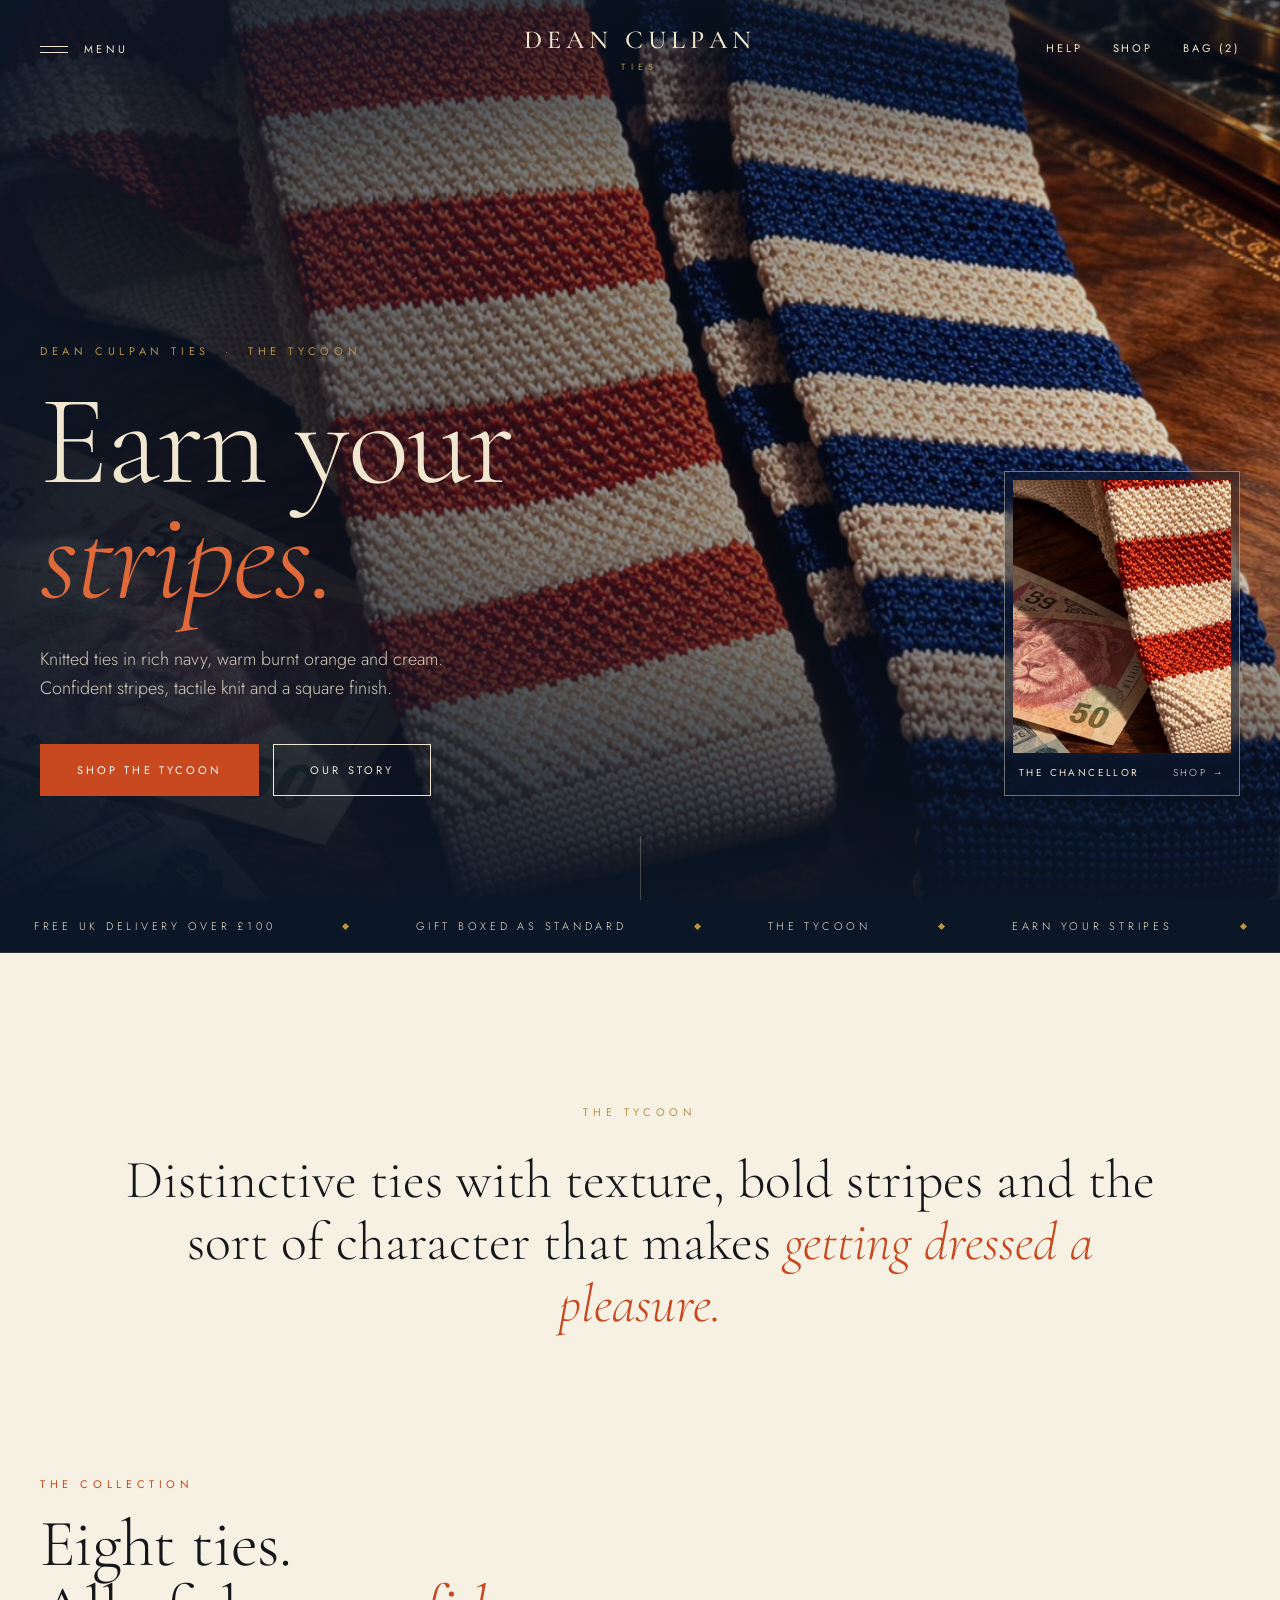
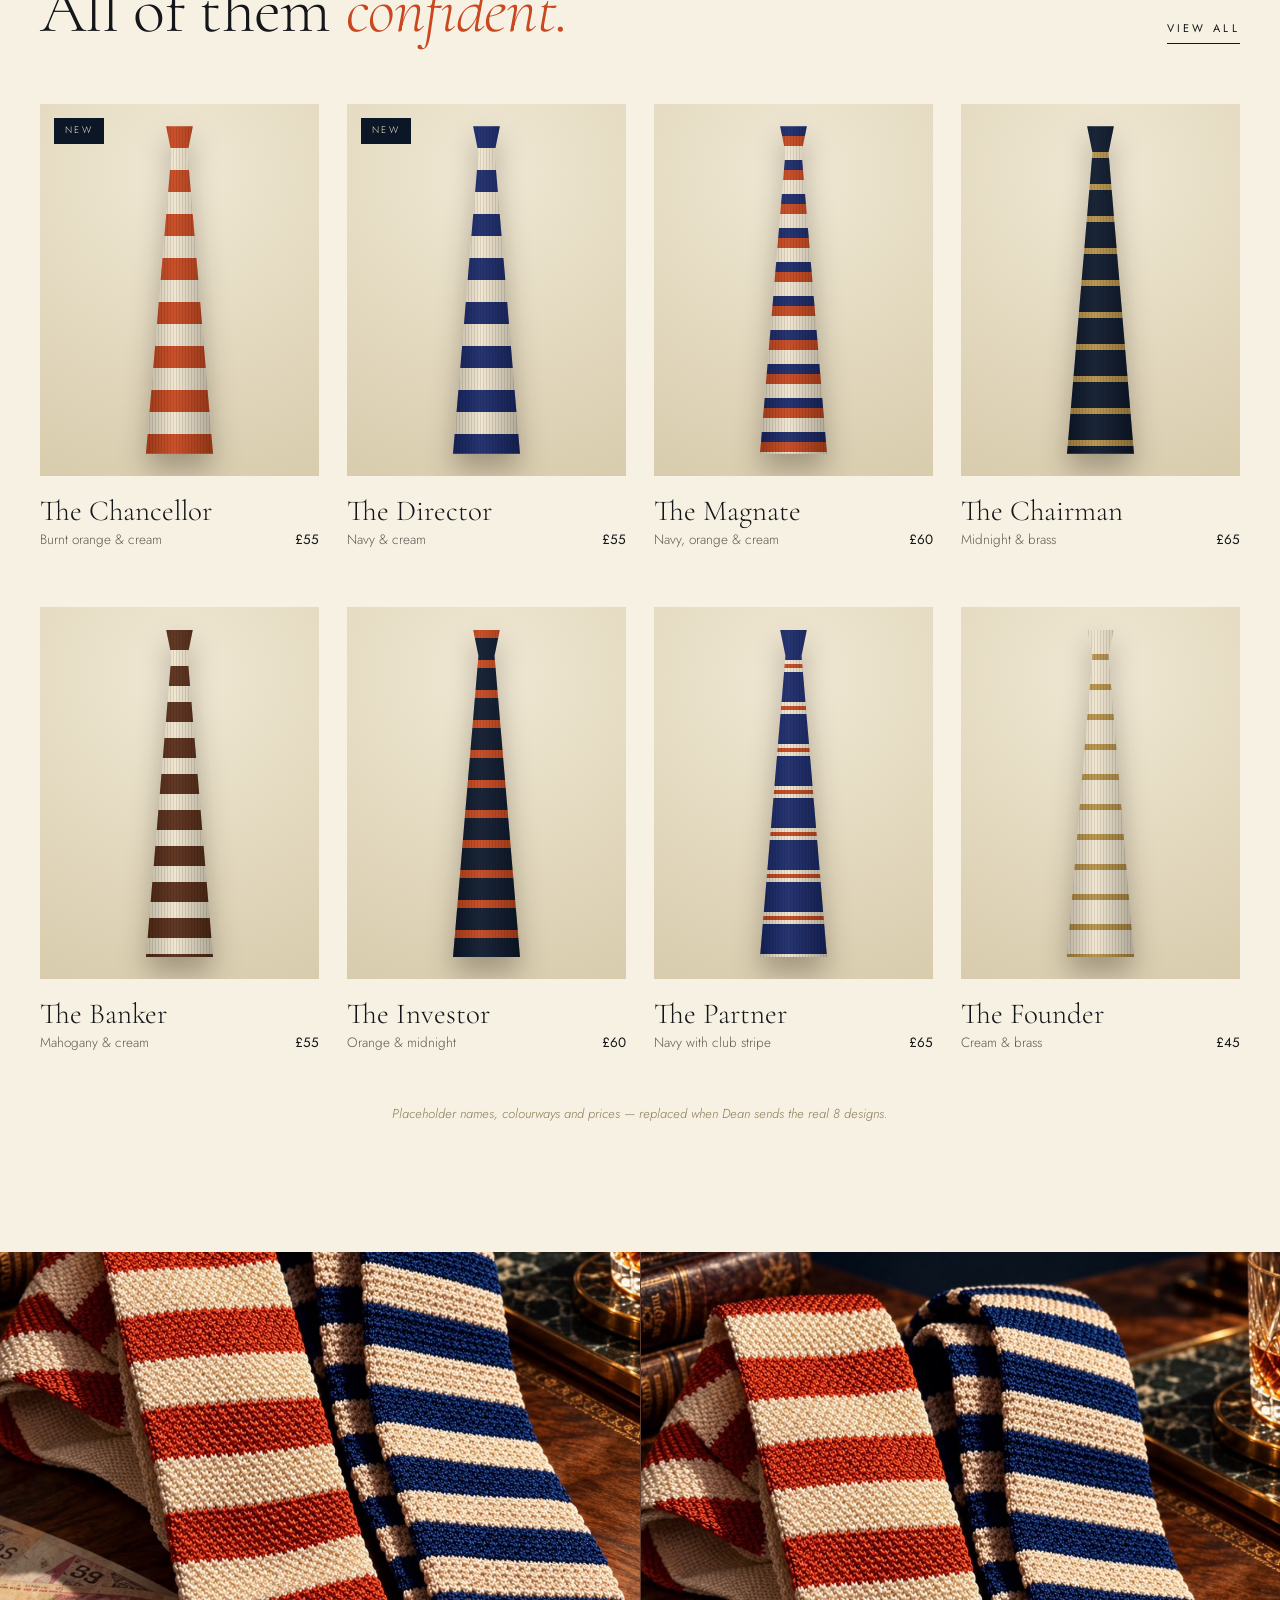
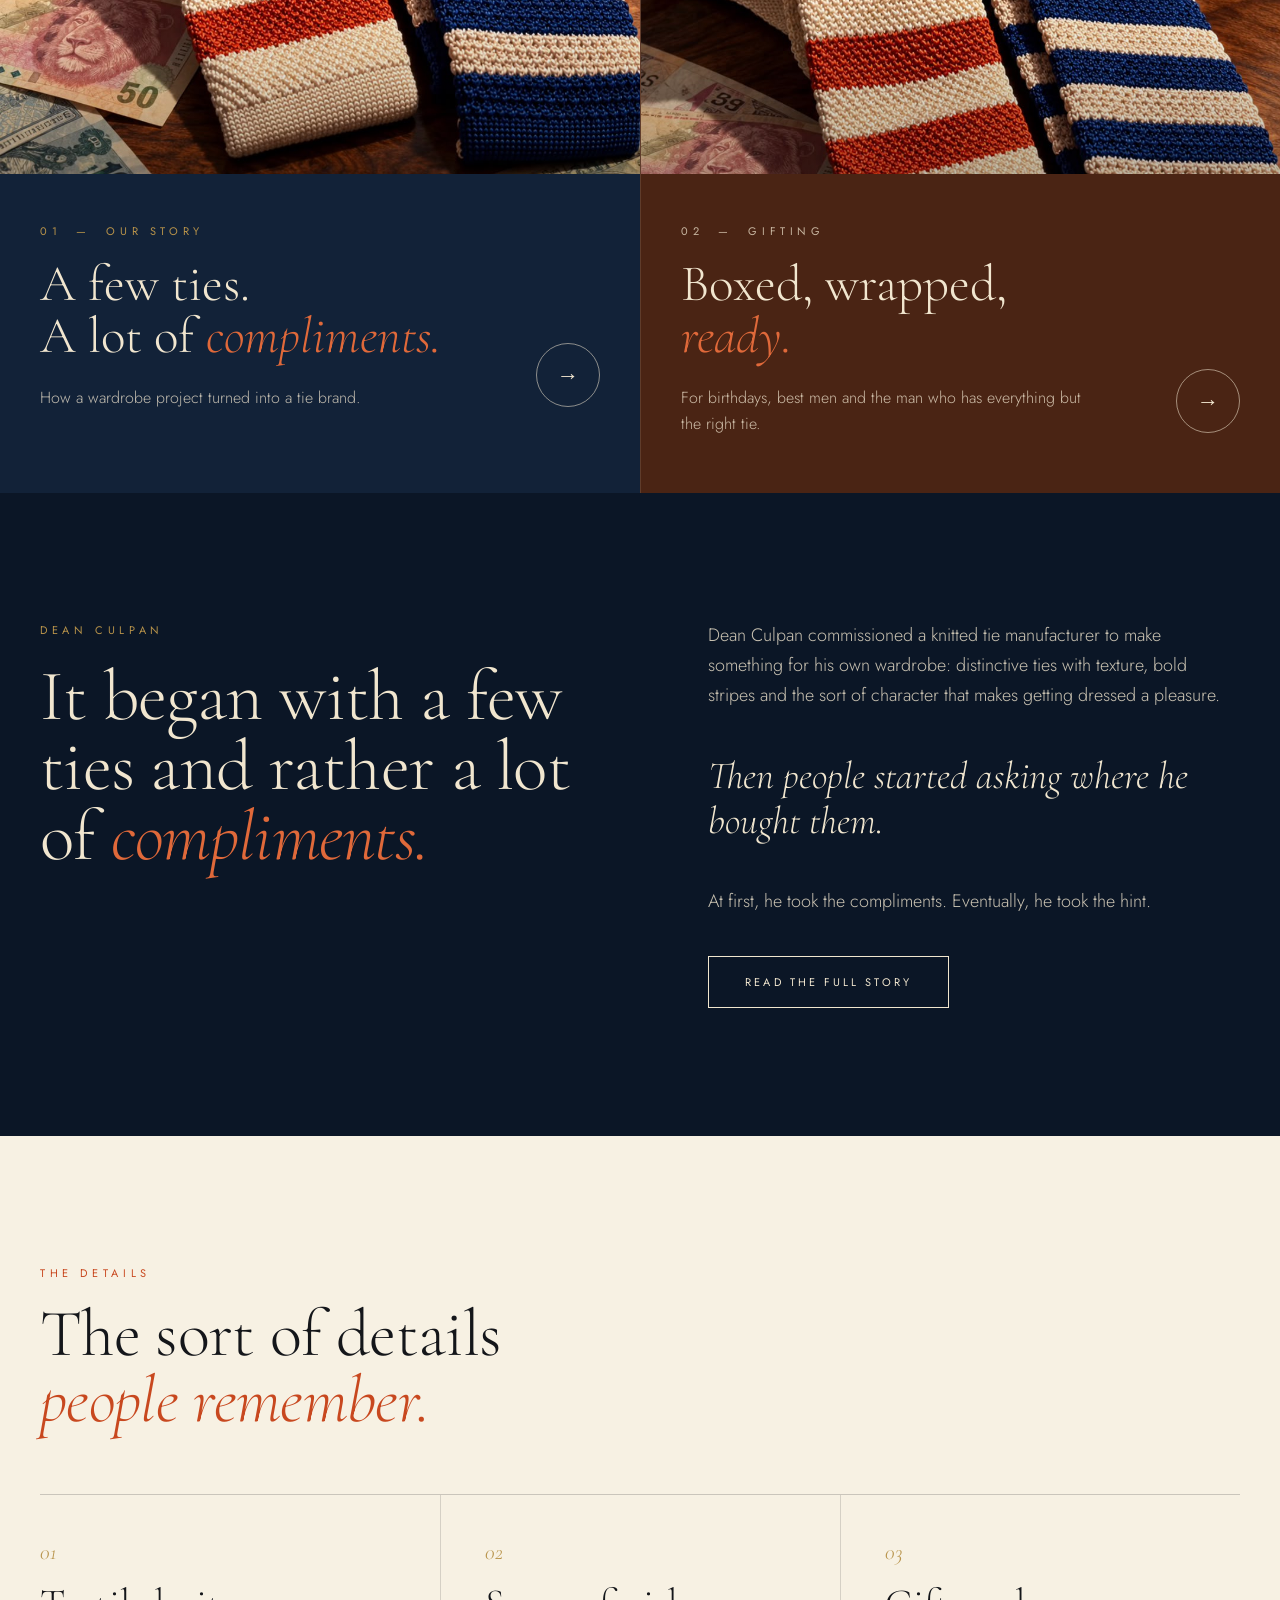
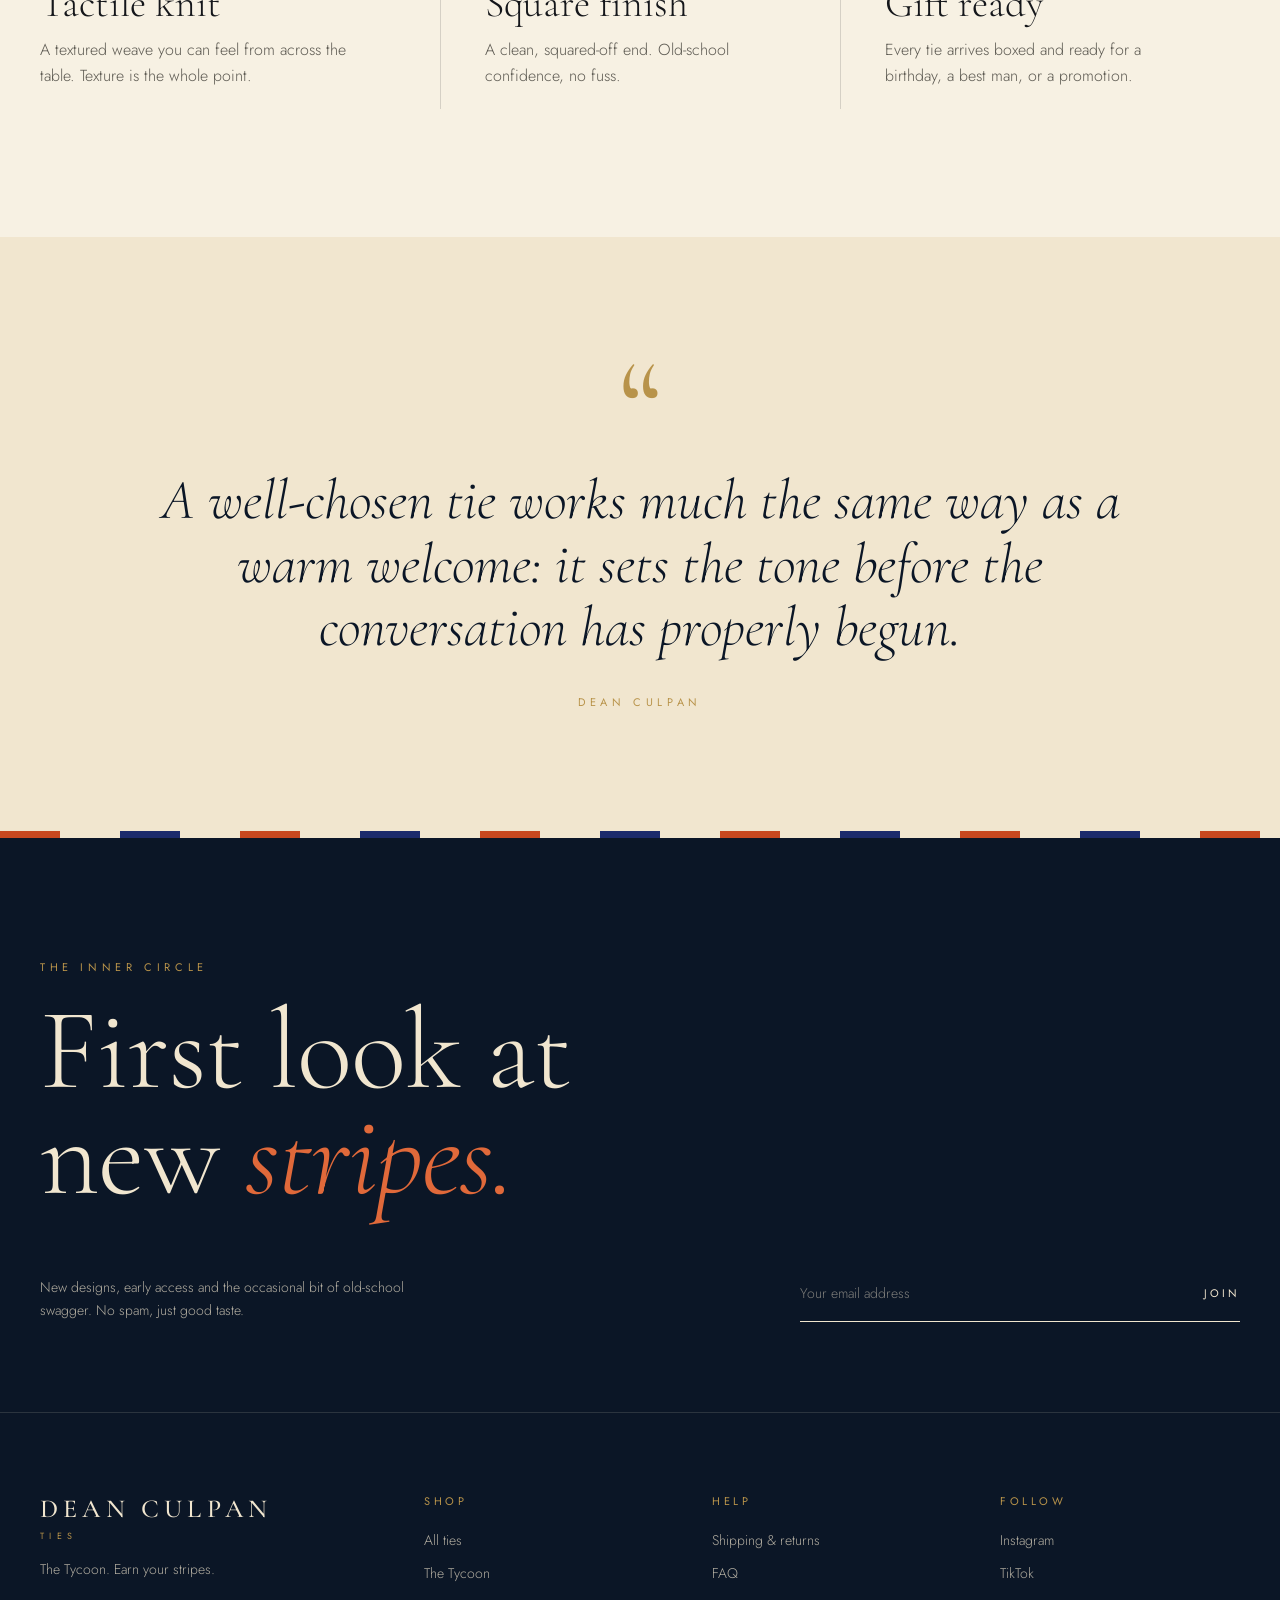
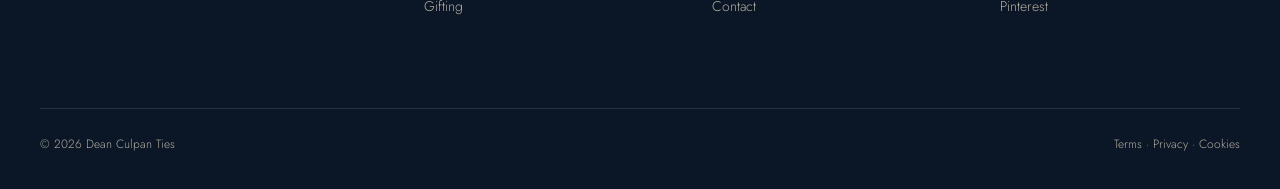
==== commit bd64174a: "Home: rework story/gifting panels (image above, text below, aligned)" ====
--- a/index.html
+++ b/index.html
@@ -48,10 +48,10 @@
 </div></section>
 
 <section class="panels">
-  <a href="our-story.html" class="panel"><div class="bg" style="background:url(assets/hero-tycoon.jpg) 20% 78%/190%"></div><div class="shade"></div>
-    <div class="tx rv"><div class="eyebrow">Our story</div><h3>A few ties.<br>A lot of compliments.</h3><p>How a wardrobe project turned into a tie brand.</p><span class="btn">Read the story</span></div></a>
-  <a href="gifting.html" class="panel"><div class="bg" style="background:url(assets/hero-tycoon.jpg) 96% 34%/230%"></div><div class="shade"></div>
-    <div class="tx rv d1"><div class="eyebrow">Gifting</div><h3>Boxed, wrapped, ready.</h3><p>For birthdays, best men and the man who has everything but the right tie.</p><span class="btn">Shop gifts</span></div></a>
+  <a href="our-story.html" class="panel"><div class="img"><div class="bgi" style="background-image:url(assets/hero-tycoon.jpg);background-position:center 72%"></div></div>
+    <div class="tx"><div class="eyebrow rv">01 &nbsp;—&nbsp; Our story</div><h3 class="rv d1">A few ties.<br>A lot of <em>compliments.</em></h3><p class="rv d2">How a wardrobe project turned into a tie brand.</p><span class="go">→</span></div></a>
+  <a href="gifting.html" class="panel gift"><div class="img"><div class="bgi" style="background-image:url(assets/hero-tycoon.jpg);background-position:center 42%"></div></div>
+    <div class="tx"><div class="eyebrow rv">02 &nbsp;—&nbsp; Gifting</div><h3 class="rv d1">Boxed, wrapped,<br><em>ready.</em></h3><p class="rv d2">For birthdays, best men and the man who has everything but the right tie.</p><span class="go">→</span></div></a>
 </section>
 
 <section class="story on-dark sec"><div class="wrap story-grid">
--- a/assets/style.css
+++ b/assets/style.css
@@ -119,14 +119,22 @@
 .card .meta b { font-weight: 400; color: var(--ink); }
 
 /* ---------- Split panels ---------- */
-.panels { display: grid; grid-template-columns: 1fr 1fr; }
-.panel { position: relative; min-height: 80vh; display: flex; align-items: flex-end; padding: 64px var(--gut); color: var(--cream); overflow: hidden; }
-.panel .bg { position: absolute; inset: 0; transition: transform 1.6s var(--ease); }
-.panel:hover .bg { transform: scale(1.06); }
-.panel .shade { position: absolute; inset: 0; background: linear-gradient(0deg, rgba(11,22,38,.92) 0%, rgba(11,22,38,.25) 62%, rgba(11,22,38,.45) 100%); }
-.panel .tx { position: relative; max-width: 460px; }
-.panel h3 { font-size: clamp(44px, 5vw, 76px); margin: 16px 0 18px; }
-.panel p { margin-bottom: 30px; color: rgba(241,230,207,.85); }
+.panels { display: grid; grid-template-columns: 1fr 1fr; gap: 0; background: var(--navy); }
+.panel { display: flex; flex-direction: column; color: var(--cream); background: var(--navy-2); }
+.panel.gift { background: var(--wood); }
+.panel .img { position: relative; height: clamp(360px, 58vh, 620px); overflow: hidden; }
+.panel .bgi { position: absolute; inset: 0; background-size: cover; transition: transform 1.6s var(--ease); }
+.panel:hover .bgi { transform: scale(1.05); }
+.panel .img::after { content: ""; position: absolute; inset: auto 0 0 0; height: 35%; background: linear-gradient(0deg, rgba(0,0,0,.25), transparent); }
+.panel .tx { display: grid; grid-template-columns: 1fr auto; gap: 8px 40px; align-items: start; align-content: start; padding: 48px var(--gut) 56px; flex: 1; }
+.panel .tx .eyebrow { grid-column: 1 / -1; color: var(--brass); }
+.panel.gift .tx .eyebrow { color: var(--cream); opacity: .75; }
+.panel h3 { font-size: clamp(38px, 4vw, 60px); line-height: 1.02; margin: 10px 0 0; min-height: 2.04em; }
+.panel h3 em { font-style: italic; color: var(--orange-hi); }
+.panel p { grid-column: 1; max-width: 420px; margin-top: 14px; color: rgba(241,230,207,.78); }
+.panel .go { grid-column: 2; grid-row: 2 / span 2; align-self: end; margin-bottom: 4px; width: 64px; height: 64px; border: 1px solid rgba(241,230,207,.55); border-radius: 50%; display: grid; place-items: center; font-size: 22px; transition: .4s var(--ease); }
+.panel:hover .go { background: var(--cream); color: var(--navy); border-color: var(--cream); transform: translateX(6px); }
+.panels .panel + .panel { border-left: 1px solid rgba(241,230,207,.12); }
 
 /* ---------- Story (navy) ---------- */
 .story { background: var(--navy); color: var(--cream); }
@@ -334,7 +342,9 @@
   .panels, .pair, .story-grid, .contact-grid, .two-col, .pdp, .cart-grid, .cards3 { grid-template-columns: 1fr; }
   .story-grid { gap: 36px; }
   .story h2 { position: static; }
-  .panel { min-height: 62vh; padding: 48px var(--gut); }
+  .panel .img { height: 46vh; }
+  .panel .tx { padding: 36px var(--gut) 44px; }
+  .panels .panel + .panel { border-left: 0; }
   .facts { grid-template-columns: 1fr; }
   .facts > div, .facts > div + div { border-left: 0; padding: 32px 0 8px; border-bottom: 1px solid rgba(20,22,26,.12); }
   .pdp { gap: 40px; padding-bottom: 80px; }
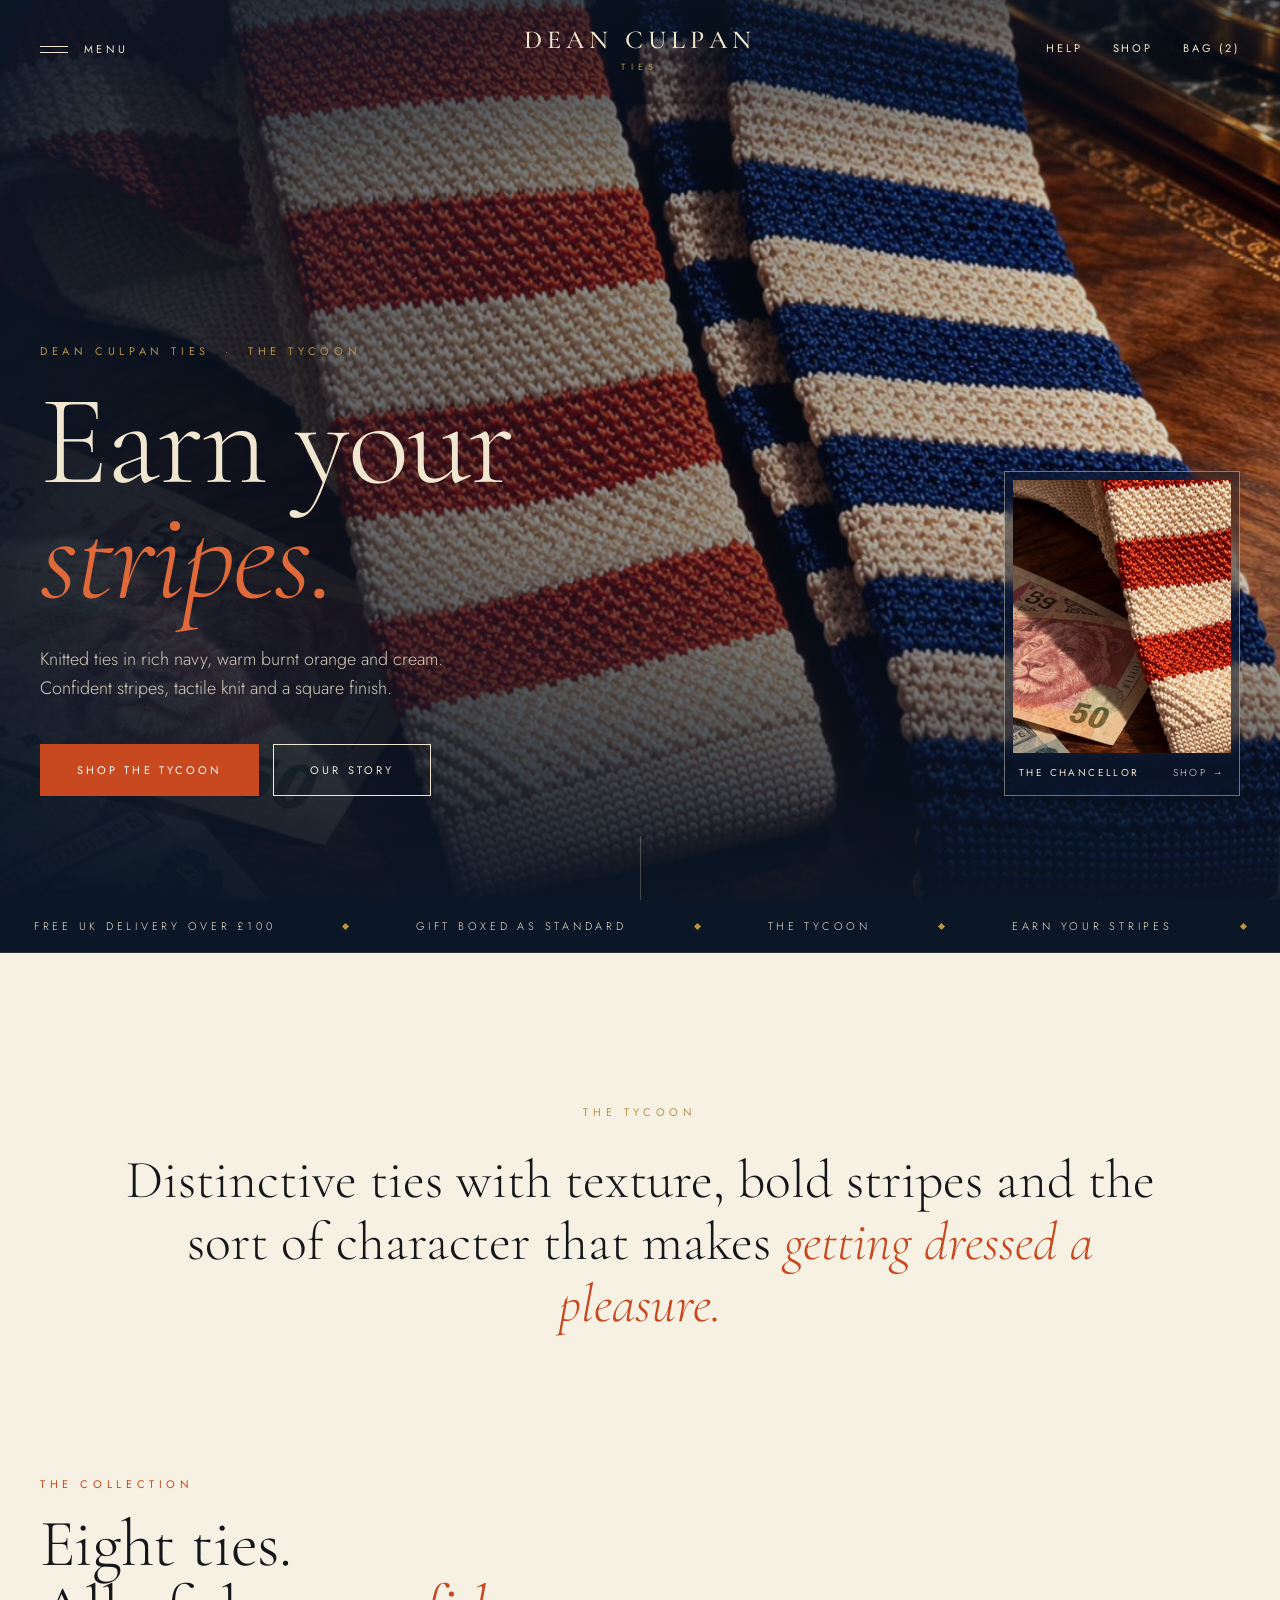
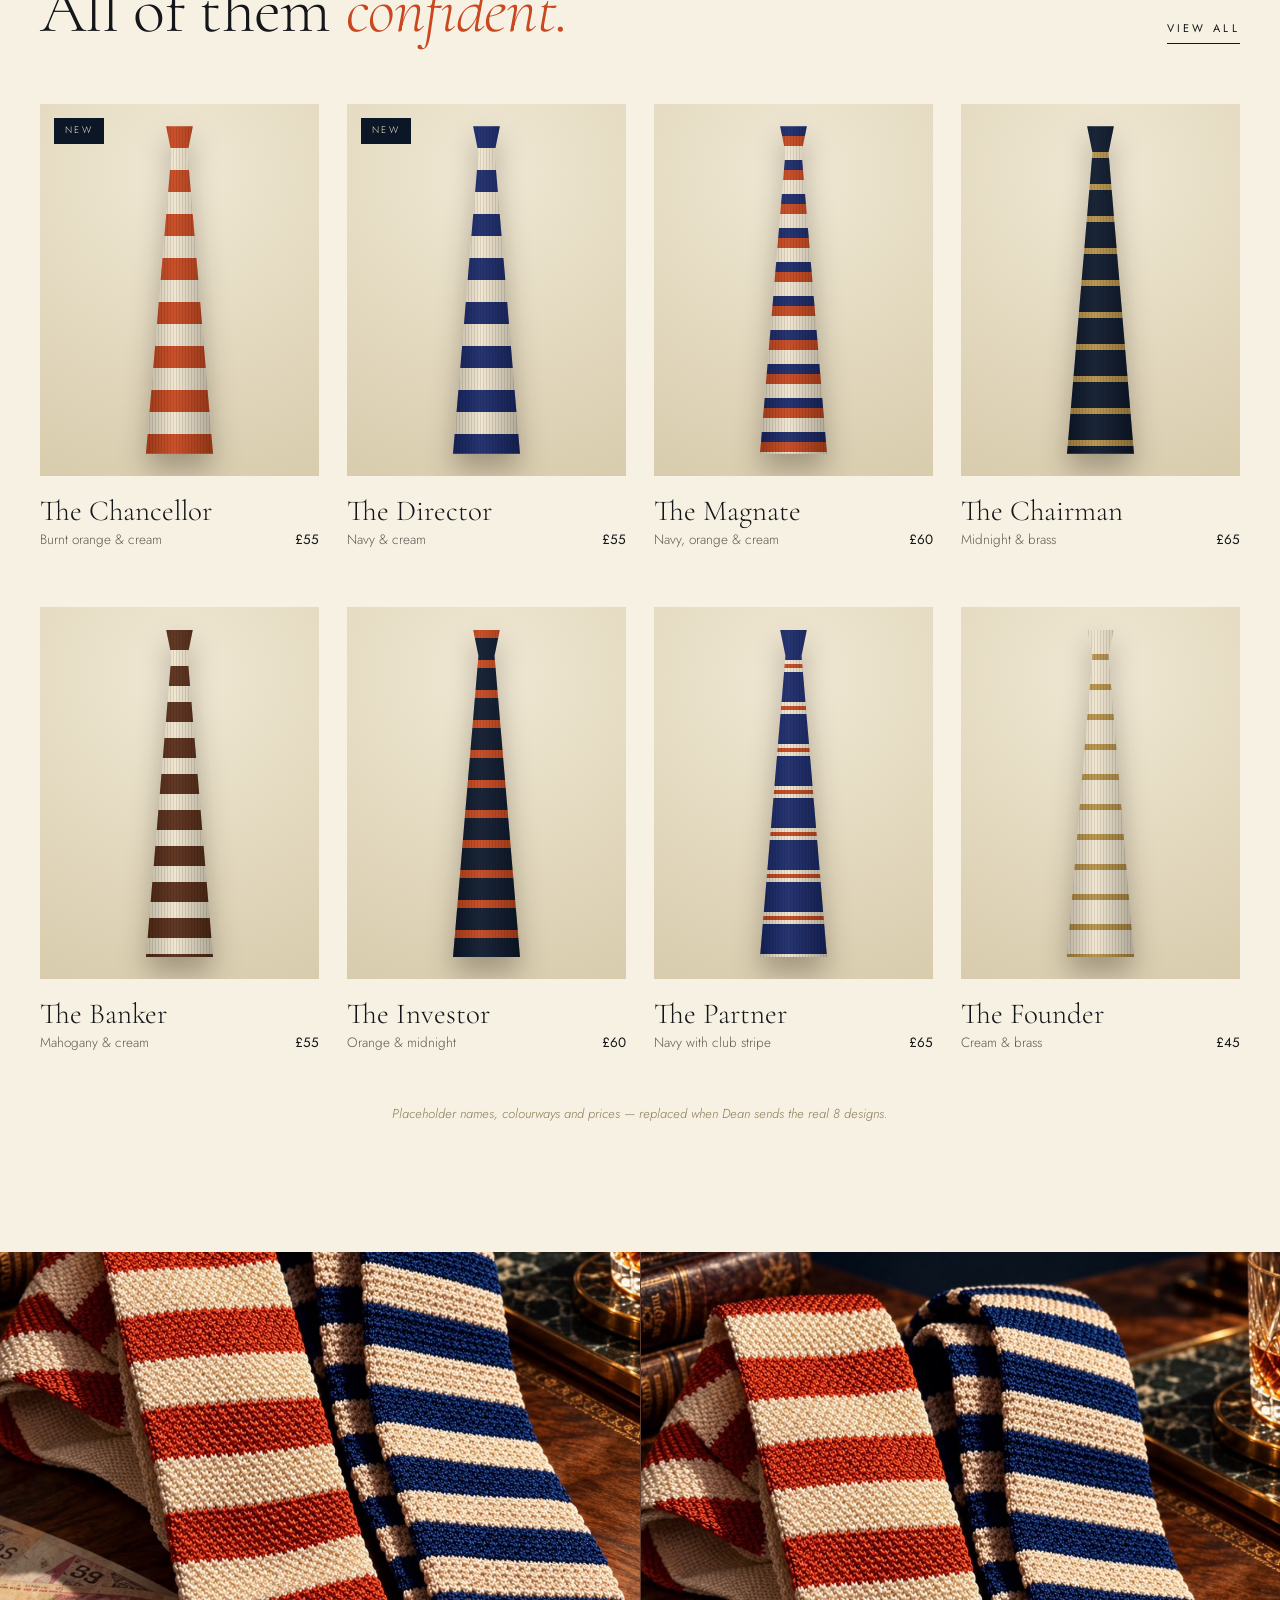
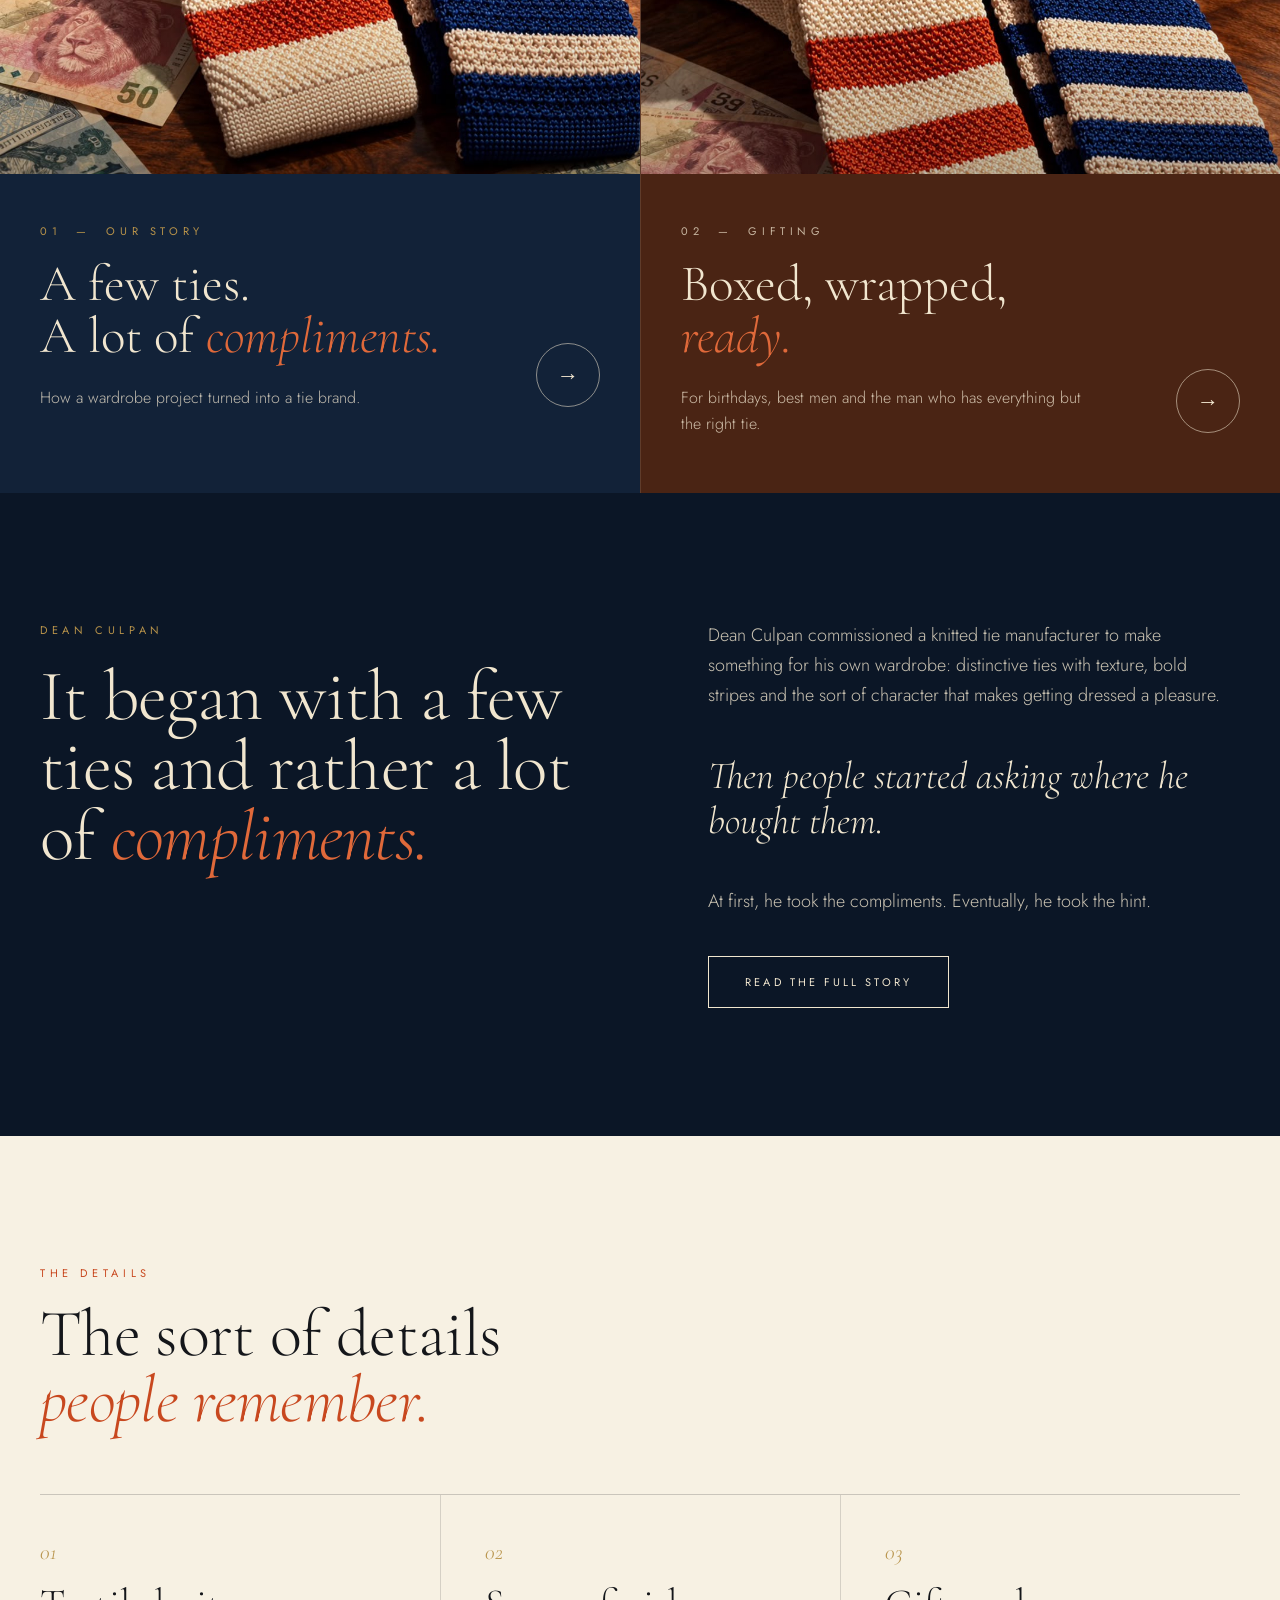
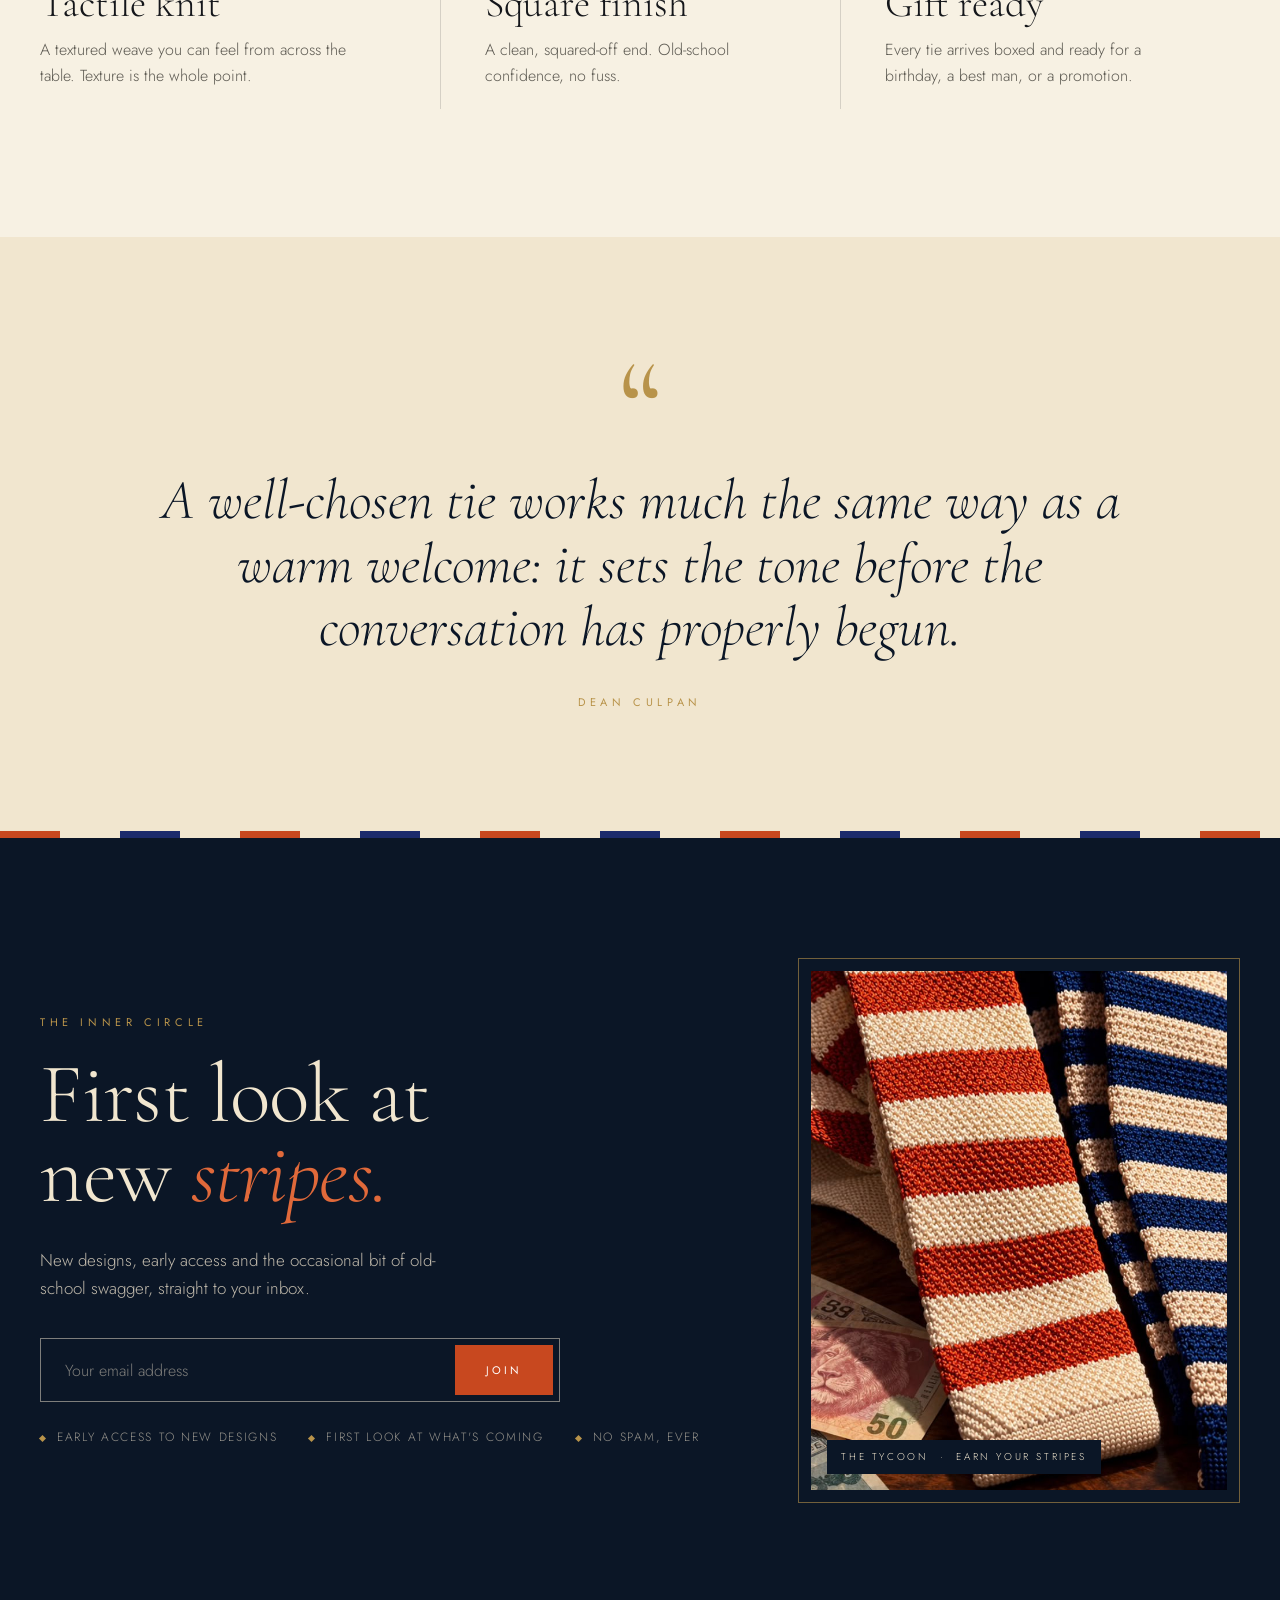
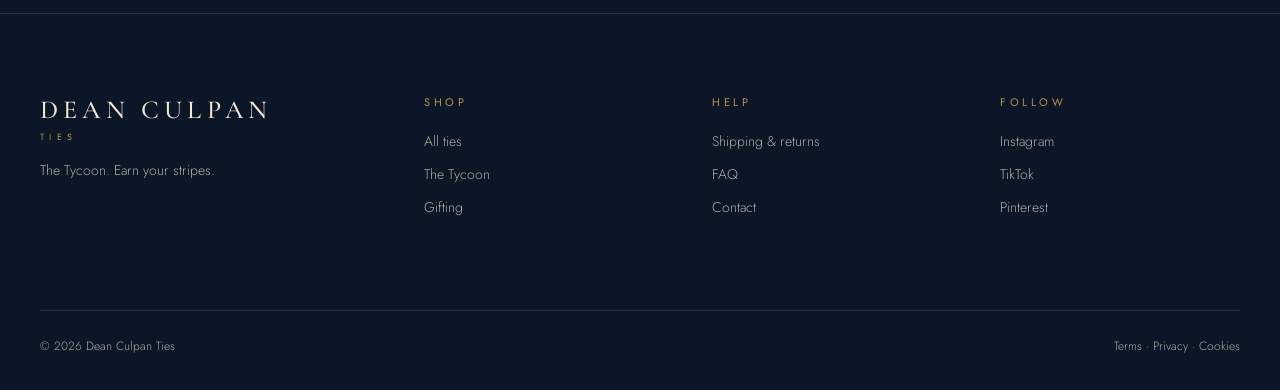
==== commit 7296c6f1: "Footer: redesign newsletter sign-up band" ====
--- a/index.html
+++ b/index.html
@@ -81,11 +81,15 @@
 </main>
 <footer>
   <div class="stripes"></div>
-  <div class="big-cta"><div class="wrap">
-    <div class="eyebrow">The Inner Circle</div>
-    <h2 style="margin-top:22px">First look at<br>new <em>stripes.</em></h2>
-    <div class="row"><p>New designs, early access and the occasional bit of old-school swagger. No spam, just good taste.</p>
-    <form class="nl" onsubmit="return false"><input type="email" placeholder="Your email address"><button>Join</button></form></div>
+  <div class="big-cta"><div class="wrap cta-grid">
+    <div class="cta-l">
+      <div class="eyebrow rv">The Inner Circle</div>
+      <h2 class="rv d1">First look at<br>new <em>stripes.</em></h2>
+      <p class="cta-p rv d2">New designs, early access and the occasional bit of old-school swagger, straight to your inbox.</p>
+      <form class="nl rv d2" onsubmit="return false"><input type="email" placeholder="Your email address" aria-label="Email address"><button class="btn solid">Join</button></form>
+      <ul class="perks-f rv d3"><li>Early access to new designs</li><li>First look at what's coming</li><li>No spam, ever</li></ul>
+    </div>
+    <div class="cta-r rv d1"><div class="frame"><div class="pic"></div><span>The Tycoon &nbsp;·&nbsp; Earn your stripes</span></div></div>
   </div></div>
   <div class="wrap">
     <div class="foot-grid">
--- a/assets/style.css
+++ b/assets/style.css
@@ -159,16 +159,22 @@
 
 /* ---------- Footer ---------- */
 footer { background: var(--navy); color: rgba(241,230,207,.72); font-size: 14px; }
-.big-cta { padding: 120px 0 90px; border-bottom: 1px solid rgba(241,230,207,.14); }
-.big-cta h2 { color: var(--cream); font-size: clamp(54px, 9vw, 150px); line-height: .92; }
+.big-cta { padding: 120px 0 110px; border-bottom: 1px solid rgba(241,230,207,.14); }
+.cta-grid { display: grid; grid-template-columns: 1.2fr .8fr; gap: 96px; align-items: center; }
+.big-cta h2 { color: var(--cream); font-size: clamp(52px, 6.6vw, 108px); line-height: .94; margin-top: 24px; }
 .big-cta h2 em { color: var(--orange-hi); }
-.big-cta .row { display: flex; justify-content: space-between; align-items: flex-end; gap: 40px; margin-top: 56px; flex-wrap: wrap; }
-.big-cta p { max-width: 380px; }
-.nl { display: flex; width: min(440px, 100%); border-bottom: 1px solid var(--cream); }
-.nl input { flex: 1; background: none; border: 0; padding: 16px 0; color: var(--cream); font: inherit; outline: none; }
+.cta-p { max-width: 440px; margin: 32px 0 36px; font-size: 17px; color: rgba(241,230,207,.78); }
+.nl { display: flex; width: min(520px, 100%); border: 1px solid rgba(241,230,207,.5); padding: 6px; transition: border-color .3s; }
+.nl:focus-within { border-color: var(--cream); }
+.nl input { flex: 1; min-width: 0; background: none; border: 0; padding: 0 18px; color: var(--cream); font: 300 16px var(--sans); outline: none; }
 .nl input::placeholder { color: rgba(241,230,207,.5); }
-.nl button { background: none; border: 0; color: var(--cream); font: 400 11px var(--sans); letter-spacing: .28em; text-transform: uppercase; cursor: pointer; }
-.nl button:hover { color: var(--brass); }
+.nl .btn { padding: 16px 30px; }
+.perks-f { display: flex; flex-wrap: wrap; gap: 10px 32px; margin-top: 26px; font-size: 12px; letter-spacing: .14em; text-transform: uppercase; color: rgba(241,230,207,.6); }
+.perks-f li { display: flex; align-items: center; gap: 12px; margin: 0; }
+.perks-f li::before { content: ""; width: 5px; height: 5px; background: var(--brass); transform: rotate(45deg); }
+.cta-r .frame { position: relative; border: 1px solid rgba(184,147,74,.6); padding: 12px; }
+.cta-r .pic { aspect-ratio: 4/5; background: url(hero-tycoon.jpg) 28% 68%/150% auto; }
+.cta-r .frame span { position: absolute; left: 28px; bottom: 28px; font-size: 10px; letter-spacing: .26em; text-transform: uppercase; background: var(--navy); color: var(--cream); padding: 9px 14px; }
 .foot-grid { display: grid; grid-template-columns: 1.4fr 1fr 1fr 1fr; gap: 48px; padding: 80px 0 0; }
 footer h4 { font: 400 11px var(--sans); letter-spacing: .32em; text-transform: uppercase; color: var(--brass); margin-bottom: 20px; }
 footer li { margin-bottom: 10px; }
@@ -364,7 +370,9 @@
   .qa { display: none; }
   .foot-grid { grid-template-columns: 1fr 1fr; gap: 40px 20px; padding-top: 60px; }
   .foot-grid > div:first-child { grid-column: 1 / -1; }
-  .big-cta { padding: 84px 0 64px; }
+  .big-cta { padding: 84px 0 72px; }
+  .cta-grid { grid-template-columns: 1fr; gap: 56px; }
+  .cta-r .pic { aspect-ratio: 16/11; }
   .fullbleed { height: 48vh; background-attachment: scroll; }
   .ph { min-height: 54vh; }
   .ph .wrap { padding-bottom: 52px; }
